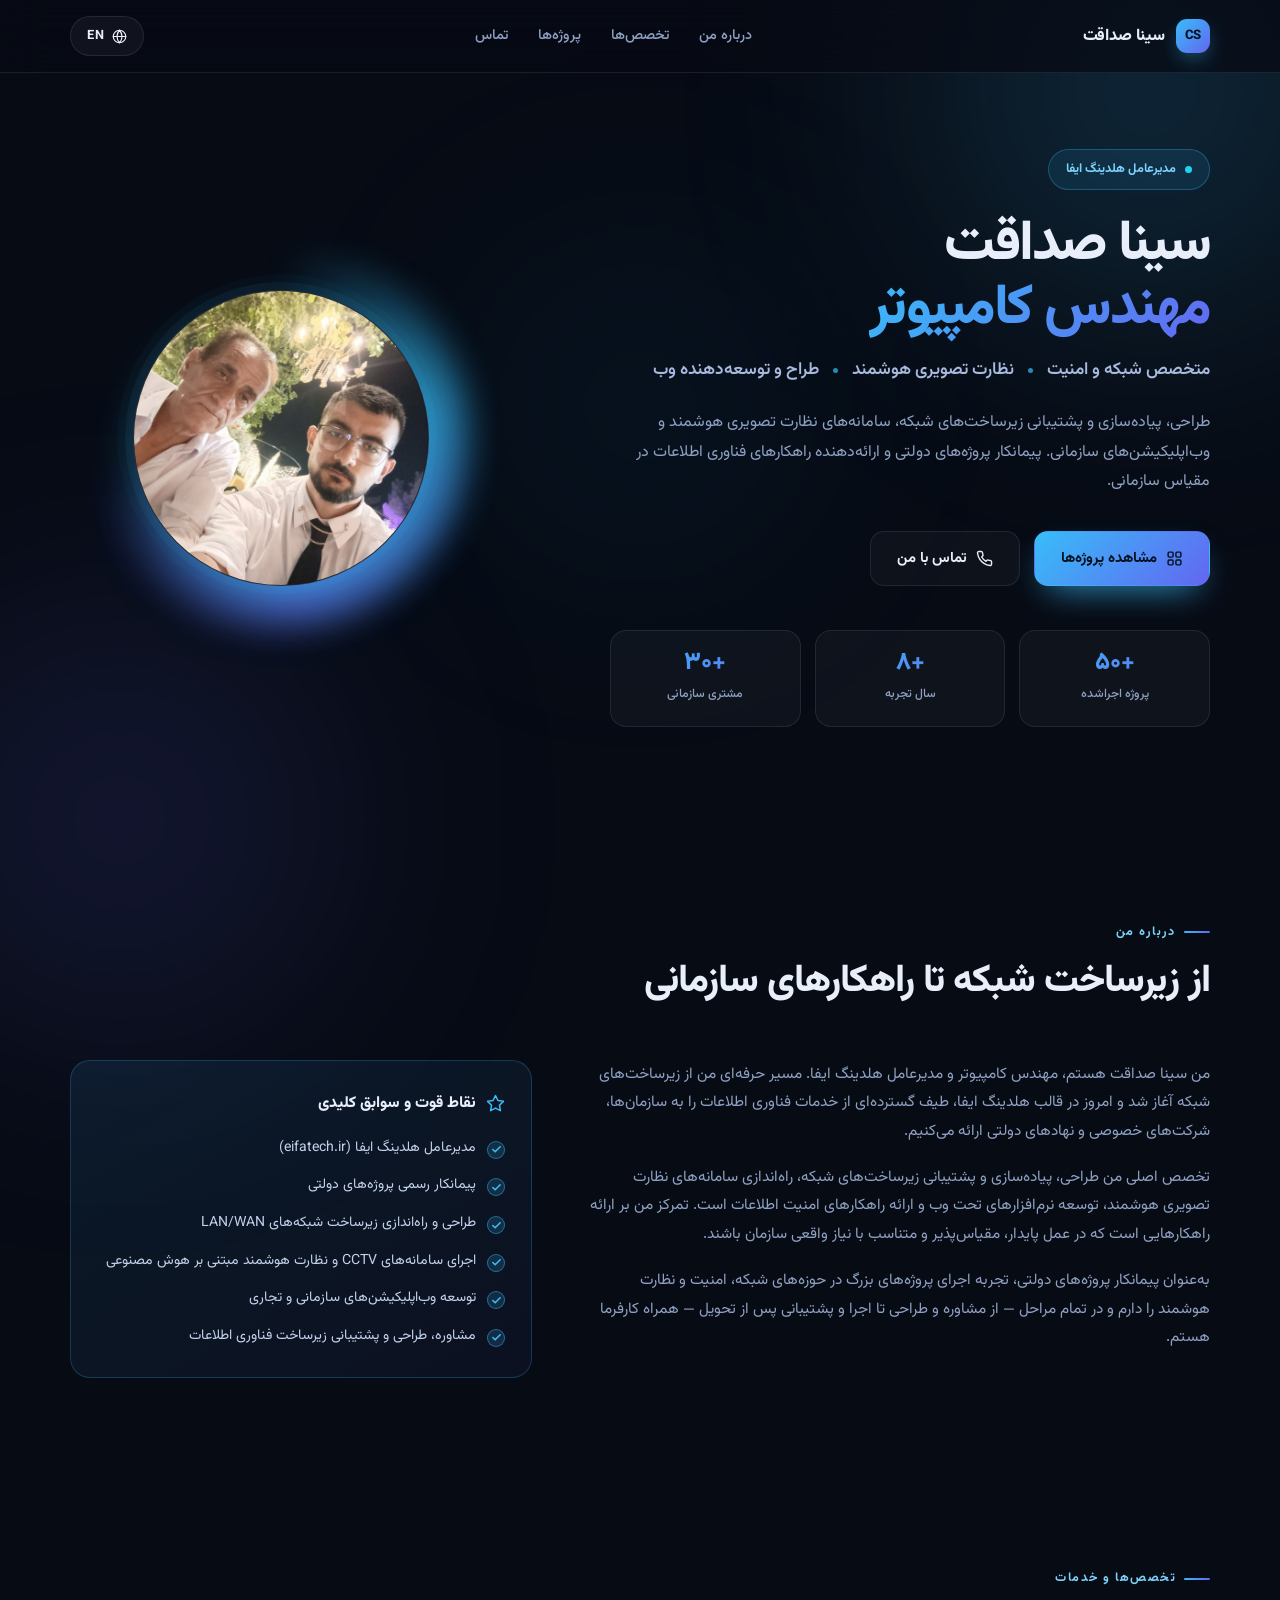
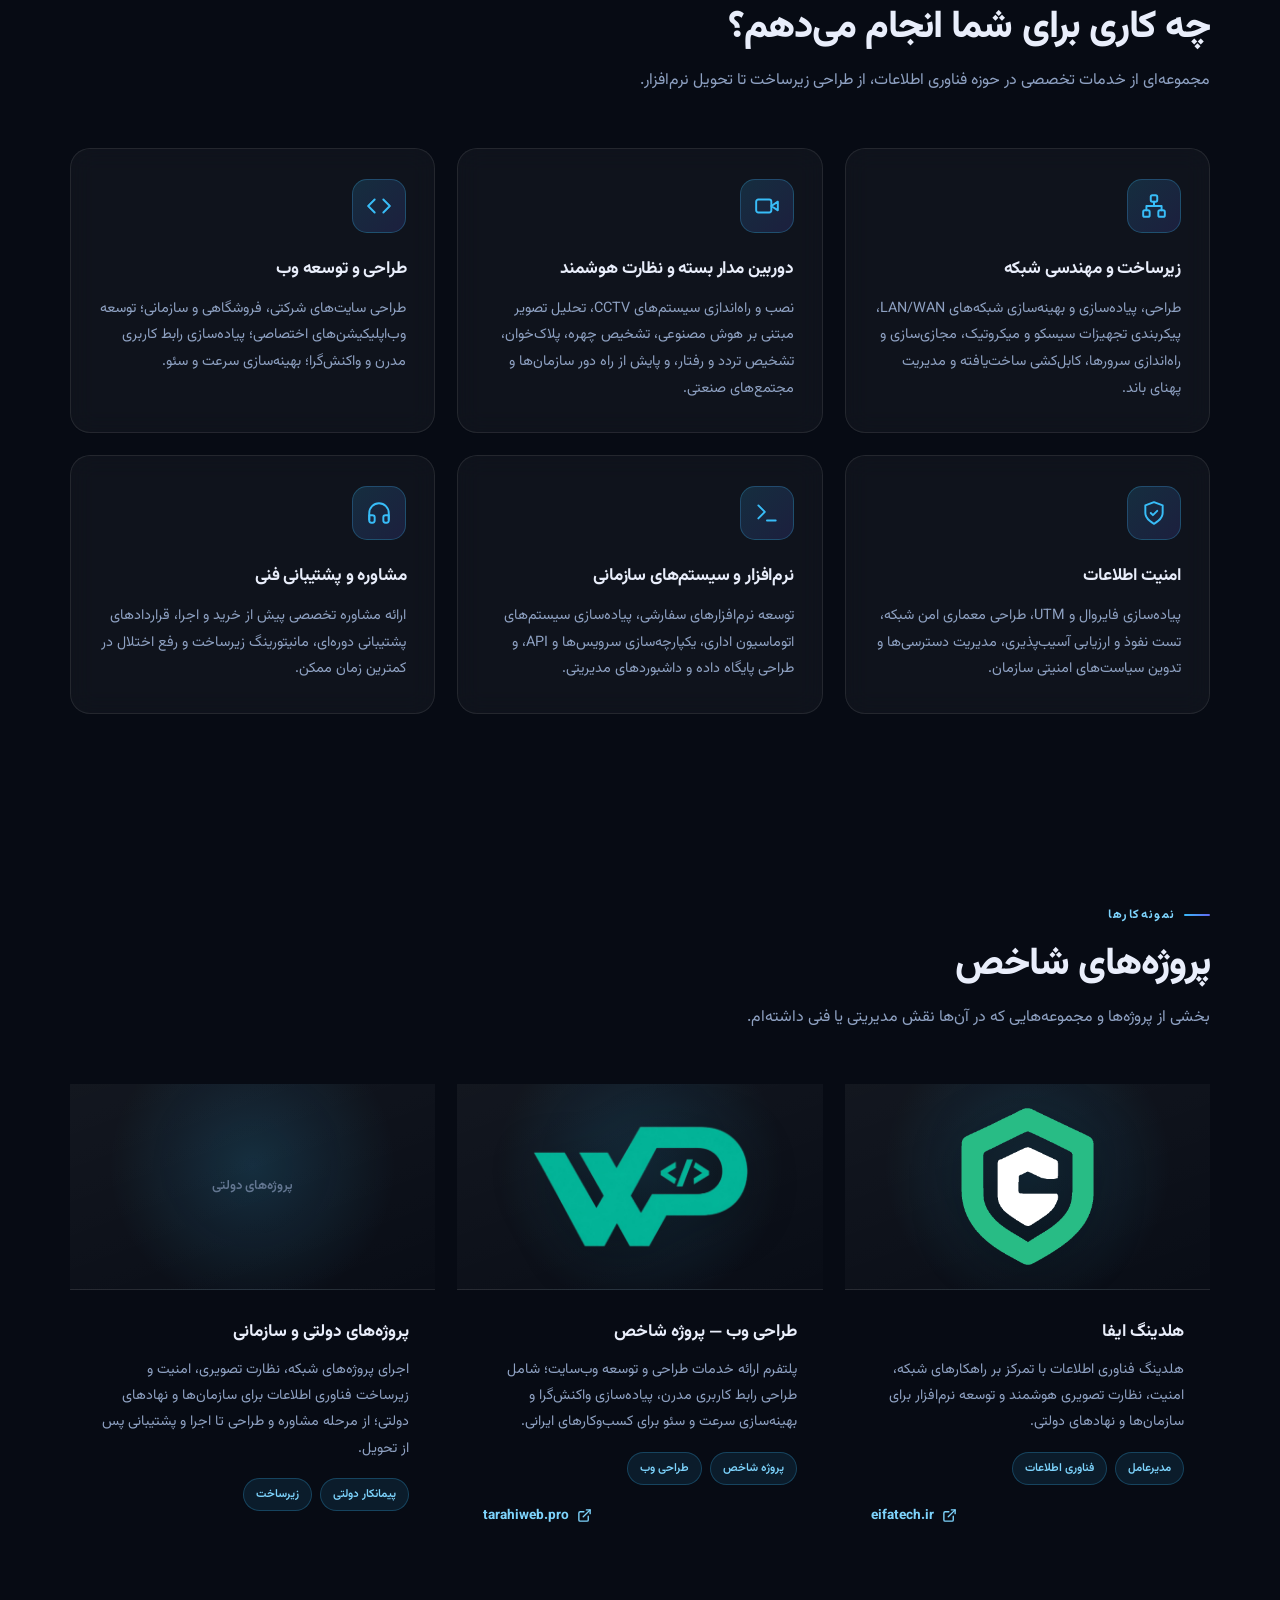
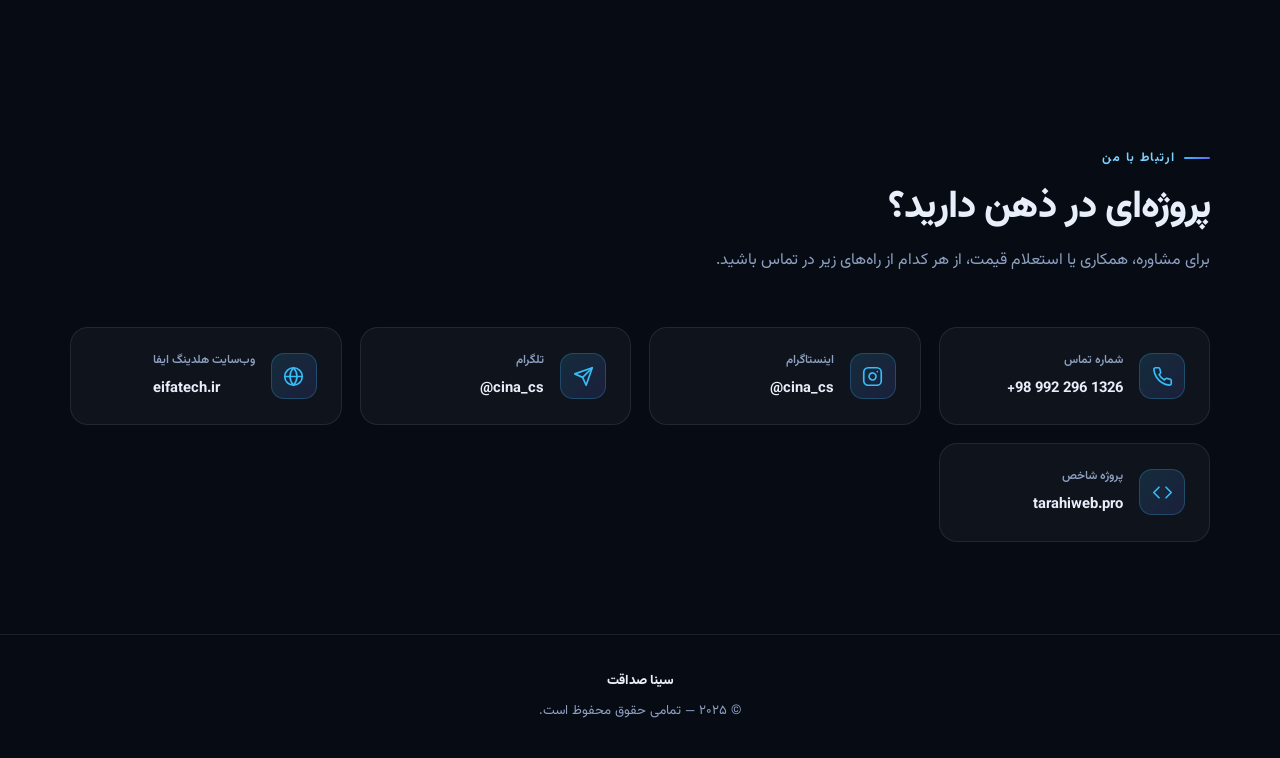
==== index.html @ 89ad1bfc "Add files via upload" ====
<!DOCTYPE html>
<html lang="fa" dir="rtl">
<head>
<!--
  ============================================================
  راهنمای تصاویر (کنار فایل index.html یک پوشه به نام assets بساز):
    assets/profile.jpg         → عکس پروفایل شما
    assets/logo-eifa.png       → لوگوی هلدینگ ایفا
    assets/logo-tarahiweb.png  → لوگوی پروژه طراحی وب
  اگر تصویری موجود نباشد، به‌جای آن یک جای‌نگهدار متنی نمایش داده می‌شود.
  ============================================================
-->
<meta charset="UTF-8">
<meta name="viewport" content="width=device-width, initial-scale=1.0">
<title>سینا صداقت | مهندس کامپیوتر، متخصص شبکه و توسعه‌دهنده وب</title>
<meta name="description" content="سینا صداقت — مهندس کامپیوتر، متخصص شبکه و امنیت، طراح و توسعه‌دهنده وب، مدیرعامل هلدینگ ایفا. مجری پروژه‌های شبکه، دوربین مدار بسته و نظارت هوشمند.">
<meta name="author" content="Cina Sedaghat">
<meta property="og:title" content="سینا صداقت | مهندس کامپیوتر و متخصص شبکه">
<meta property="og:description" content="مدیرعامل هلدینگ ایفا | پیمانکار پروژه‌های دولتی | طراح و توسعه‌دهنده وب">
<meta property="og:type" content="website">
<link rel="preconnect" href="https://fonts.googleapis.com">
<link rel="preconnect" href="https://fonts.gstatic.com" crossorigin>
<link href="https://fonts.googleapis.com/css2?family=Inter:wght@300;400;500;600;700;800&family=Vazirmatn:wght@300;400;500;600;700;800&display=swap" rel="stylesheet">
<style>
/* ===================== RESET & BASE ===================== */
*,*::before,*::after{margin:0;padding:0;box-sizing:border-box}
html{scroll-behavior:smooth;-webkit-text-size-adjust:100%}

:root{
  --bg:#070b14;
  --bg-2:#0b1120;
  --card:rgba(255,255,255,.035);
  --card-hover:rgba(255,255,255,.062);
  --border:rgba(255,255,255,.085);
  --text:#e9eefb;
  --muted:#8ea1c2;
  --accent:#38bdf8;
  --accent-2:#6366f1;
  --accent-soft:#7dd3fc;
  --grad:linear-gradient(135deg,#38bdf8,#6366f1);
  --radius:20px;
  --shadow:0 24px 60px -28px rgba(56,189,248,.45);
}

body{
  background:var(--bg);
  color:var(--text);
  line-height:1.85;
  overflow-x:hidden;
  -webkit-font-smoothing:antialiased;
  text-rendering:optimizeLegibility;
  min-height:100vh;
}
html[lang="fa"] body{font-family:'Vazirmatn',system-ui,-apple-system,sans-serif}
html[lang="en"] body{font-family:'Inter',system-ui,-apple-system,sans-serif;line-height:1.75}

a{color:inherit}
img{max-width:100%;display:block}
::selection{background:rgba(56,189,248,.35);color:#fff}

/* ===================== BACKGROUND GLOW ===================== */
.bg-glow{position:fixed;border-radius:50%;filter:blur(130px);pointer-events:none;z-index:-1;opacity:.5}
.bg-glow-1{width:620px;height:620px;background:radial-gradient(circle,rgba(56,189,248,.55),transparent 70%);top:-220px;right:-180px}
.bg-glow-2{width:560px;height:560px;background:radial-gradient(circle,rgba(99,102,241,.5),transparent 70%);bottom:-200px;left:-160px}
.bg-glow-3{width:420px;height:420px;background:radial-gradient(circle,rgba(14,165,233,.28),transparent 70%);top:45%;left:50%;transform:translate(-50%,-50%)}

/* ===================== LAYOUT ===================== */
.container{width:min(1140px,92%);margin-inline:auto}
section{padding:92px 0;position:relative}
.section-head{margin-bottom:52px}
.section-title{
  font-size:clamp(1.65rem,4vw,2.4rem);
  font-weight:800;
  letter-spacing:-.025em;
  line-height:1.3;
}
.section-sub{color:var(--muted);margin-top:12px;font-size:1rem;max-width:640px}
html[dir="rtl"] .section-sub{max-width:640px}

.grad-text{background:var(--grad);-webkit-background-clip:text;background-clip:text;color:transparent}

.eyebrow{
  display:inline-flex;align-items:center;gap:8px;
  font-size:.78rem;font-weight:700;letter-spacing:.12em;
  text-transform:uppercase;color:var(--accent-soft);
  margin-bottom:14px;
}
.eyebrow::before{content:'';width:26px;height:2px;border-radius:2px;background:var(--grad)}

/* ===================== HEADER ===================== */
header{
  position:sticky;top:0;z-index:100;
  backdrop-filter:blur(20px);-webkit-backdrop-filter:blur(20px);
  background:rgba(7,11,20,.72);
  border-bottom:1px solid var(--border);
}
.nav{display:flex;align-items:center;justify-content:space-between;gap:18px;height:72px}
.brand{
  display:flex;align-items:center;gap:11px;
  font-weight:800;font-size:1.02rem;letter-spacing:-.01em;
  text-decoration:none;color:var(--text);white-space:nowrap;
}
.brand-mark{
  width:34px;height:34px;border-radius:11px;
  background:var(--grad);display:grid;place-items:center;
  font-size:.82rem;font-weight:800;color:#04121f;
  box-shadow:0 8px 22px -8px rgba(56,189,248,.85);
  flex-shrink:0;
}
.nav-links{display:flex;gap:30px;list-style:none;align-items:center}
.nav-links a{
  color:var(--muted);text-decoration:none;font-size:.9rem;font-weight:500;
  transition:color .25s;position:relative;padding:4px 0;
}
.nav-links a::after{
  content:'';position:absolute;bottom:0;inset-inline-start:0;
  width:0;height:2px;border-radius:2px;background:var(--grad);
  transition:width .3s cubic-bezier(.2,.8,.2,1);
}
.nav-links a:hover{color:var(--text)}
.nav-links a:hover::after{width:100%}

.lang-btn{
  display:inline-flex;align-items:center;gap:8px;
  padding:9px 16px;border-radius:999px;
  border:1px solid var(--border);background:rgba(255,255,255,.045);
  color:var(--text);font-weight:700;font-size:.8rem;
  cursor:pointer;transition:.3s;font-family:inherit;
  letter-spacing:.04em;white-space:nowrap;
}
.lang-btn:hover{
  border-color:rgba(56,189,248,.6);
  background:rgba(56,189,248,.12);
  color:var(--accent-soft);
  transform:translateY(-1px);
}
.lang-btn svg{width:15px;height:15px;flex-shrink:0}

/* ===================== HERO ===================== */
.hero{padding:76px 0 96px}
.hero-grid{display:grid;grid-template-columns:1.22fr .78fr;gap:56px;align-items:center}

.badge{
  display:inline-flex;align-items:center;gap:9px;
  padding:8px 17px;border-radius:999px;
  background:rgba(56,189,248,.1);
  border:1px solid rgba(56,189,248,.3);
  color:var(--accent-soft);font-size:.79rem;font-weight:700;
}
.badge .pulse{
  width:7px;height:7px;border-radius:50%;background:#22d3ee;
  box-shadow:0 0 0 0 rgba(34,211,238,.7);
  animation:pulse 2.2s infinite;
}
@keyframes pulse{
  0%{box-shadow:0 0 0 0 rgba(34,211,238,.7)}
  70%{box-shadow:0 0 0 9px rgba(34,211,238,0)}
  100%{box-shadow:0 0 0 0 rgba(34,211,238,0)}
}

.hero h1{
  font-size:clamp(2.15rem,5.6vw,3.5rem);
  font-weight:800;line-height:1.14;
  letter-spacing:-.035em;margin:24px 0 12px;
}
.hero-roles{
  font-size:clamp(.9rem,2.1vw,1.08rem);
  color:#a8bade;font-weight:600;margin-bottom:22px;
  display:flex;flex-wrap:wrap;gap:8px 14px;align-items:center;
}
.hero-roles .dot{width:5px;height:5px;border-radius:50%;background:var(--accent);opacity:.7;flex-shrink:0}
.lead{color:var(--muted);font-size:1rem;max-width:600px}

.hero-actions{display:flex;flex-wrap:wrap;gap:14px;margin-top:34px}

.btn{
  display:inline-flex;align-items:center;justify-content:center;gap:9px;
  padding:13px 26px;border-radius:14px;
  font-weight:700;font-size:.92rem;font-family:inherit;
  text-decoration:none;border:1px solid transparent;
  transition:.3s cubic-bezier(.2,.8,.2,1);cursor:pointer;
}
.btn svg{width:17px;height:17px}
.btn-primary{
  background:var(--grad);color:#04121f;
  box-shadow:0 14px 34px -14px rgba(56,189,248,.9);
}
.btn-primary:hover{transform:translateY(-3px);box-shadow:0 20px 44px -14px rgba(56,189,248,1)}
.btn-ghost{
  border-color:var(--border);color:var(--text);
  background:rgba(255,255,255,.03);
}
.btn-ghost:hover{
  border-color:rgba(56,189,248,.55);
  background:rgba(56,189,248,.09);
  color:var(--accent-soft);transform:translateY(-3px);
}

/* Stats */
.stats{
  display:grid;grid-template-columns:repeat(auto-fit,minmax(128px,1fr));
  gap:14px;margin-top:44px;max-width:600px;
}
.stat{
  padding:18px 14px;border-radius:16px;text-align:center;
  background:var(--card);border:1px solid var(--border);
  transition:.3s;
}
.stat:hover{border-color:rgba(56,189,248,.35);transform:translateY(-3px)}
.stat b{
  display:block;font-size:1.55rem;font-weight:800;line-height:1.2;
  background:var(--grad);-webkit-background-clip:text;background-clip:text;color:transparent;
}
.stat span{font-size:.76rem;color:var(--muted);font-weight:500}

/* Avatar */
.avatar-wrap{position:relative;display:grid;place-items:center;isolation:isolate}
.avatar-wrap::before{
  content:'';position:absolute;z-index:-1;
  width:min(370px,86vw);aspect-ratio:1;border-radius:50%;
  background:conic-gradient(from 0deg,transparent 0%,rgba(56,189,248,.9) 22%,rgba(99,102,241,.9) 48%,transparent 72%);
  filter:blur(18px);opacity:.75;
  animation:spin 9s linear infinite;
}
@keyframes spin{to{transform:rotate(360deg)}}

.avatar{
  width:min(296px,68vw);aspect-ratio:1;border-radius:50%;
  background:var(--bg-2);
  border:1px solid rgba(255,255,255,.12);
  display:grid;place-items:center;position:relative;overflow:hidden;
  box-shadow:
    0 0 0 8px rgba(56,189,248,.055),
    0 0 0 16px rgba(56,189,248,.025),
    0 30px 70px -30px rgba(56,189,248,.9);
}
.avatar img{position:absolute;inset:0;width:100%;height:100%;object-fit:cover}
.img-hint{
  color:var(--muted);font-size:.8rem;font-weight:600;
  text-align:center;padding:14px;line-height:1.6;
  opacity:.75;pointer-events:none;
}

/* ===================== CARDS / GRID ===================== */
.grid-3{display:grid;grid-template-columns:repeat(auto-fit,minmax(285px,1fr));gap:22px}
.grid-2{display:grid;grid-template-columns:repeat(auto-fit,minmax(320px,1fr));gap:22px}

.card{
  background:var(--card);
  border:1px solid var(--border);
  border-radius:var(--radius);
  padding:30px 28px;
  transition:.4s cubic-bezier(.2,.8,.2,1);
  backdrop-filter:blur(12px);-webkit-backdrop-filter:blur(12px);
  position:relative;overflow:hidden;
}
.card::before{
  content:'';position:absolute;inset:0;border-radius:var(--radius);
  background:linear-gradient(135deg,rgba(56,189,248,.09),transparent 55%);
  opacity:0;transition:opacity .4s;pointer-events:none;
}
.card:hover{
  transform:translateY(-7px);
  background:var(--card-hover);
  border-color:rgba(56,189,248,.38);
  box-shadow:var(--shadow);
}
.card:hover::before{opacity:1}

.icon-box{
  width:54px;height:54px;border-radius:15px;
  display:grid;place-items:center;margin-bottom:20px;
  background:linear-gradient(135deg,rgba(56,189,248,.16),rgba(99,102,241,.16));
  border:1px solid rgba(56,189,248,.26);
  color:var(--accent);
  transition:.4s;
}
.card:hover .icon-box{
  background:var(--grad);color:#04121f;border-color:transparent;
  box-shadow:0 12px 28px -12px rgba(56,189,248,.95);
  transform:scale(1.06) rotate(-3deg);
}
.icon-box svg{width:26px;height:26px}

.card h3{font-size:1.08rem;font-weight:700;margin-bottom:11px;letter-spacing:-.01em}
.card p{color:var(--muted);font-size:.9rem;line-height:1.85}

/* ===================== ABOUT ===================== */
.about-grid{display:grid;grid-template-columns:1.15fr .85fr;gap:52px;align-items:start}
.about-text p{color:var(--muted);margin-bottom:18px;font-size:.96rem}
.about-text p strong{color:var(--text);font-weight:700}

.highlight-box{
  background:linear-gradient(150deg,rgba(56,189,248,.09),rgba(99,102,241,.06));
  border:1px solid rgba(56,189,248,.22);
  border-radius:var(--radius);
  padding:28px 26px;
}
.highlight-box h4{
  font-size:.98rem;font-weight:800;margin-bottom:18px;
  display:flex;align-items:center;gap:10px;
}
.highlight-box h4 svg{width:19px;height:19px;color:var(--accent)}
.highlight-list{list-style:none;display:grid;gap:13px}
.highlight-list li{
  display:flex;align-items:flex-start;gap:11px;
  font-size:.88rem;color:#c3d2ec;line-height:1.75;
}
.highlight-list li::before{
  content:'';flex-shrink:0;width:18px;height:18px;margin-top:5px;
  border-radius:50%;background:rgba(56,189,248,.16);
  border:1px solid rgba(56,189,248,.45);
  background-image:url("data:image/svg+xml,%3Csvg xmlns='http://www.w3.org/2000/svg' viewBox='0 0 24 24' fill='none' stroke='%2338bdf8' stroke-width='3.5' stroke-linecap='round' stroke-linejoin='round'%3E%3Cpolyline points='20 6 9 17 4 12'/%3E%3C/svg%3E");
  background-size:11px;background-position:center;background-repeat:no-repeat;
}

//* ===================== PROJECTS ===================== */
.project-card{
  background:var(--card);border:1px solid var(--border);
  border-radius:var(--radius);overflow:hidden;
  transition:.4s cubic-bezier(.2,.8,.2,1);
  display:flex;flex-direction:column;
}
.project-card:hover{
  transform:translateY(-8px);
  border-color:rgba(56,189,248,.4);
  box-shadow:var(--shadow);
}
.project-media{
  aspect-ratio:16 / 9;
  display:flex;align-items:center;justify-content:center;
  padding:clamp(18px,6%,40px);
  position:relative;
  background:
    radial-gradient(circle at 50% 40%,rgba(56,189,248,.16),transparent 65%),
    linear-gradient(160deg,rgba(255,255,255,.05),rgba(255,255,255,.012));
  border-bottom:1px solid var(--border);overflow:hidden;
}
.project-media img{
  position:relative;
  width:100%;height:100%;
  max-width:min(100%,220px);
  max-height:100%;
  object-fit:contain;
  filter:drop-shadow(0 10px 24px rgba(0,0,0,.35));
  transition:transform .4s cubic-bezier(.2,.8,.2,1);
}
.project-card:hover .project-media img{transform:scale(1.05)}
.project-media .img-hint{
  position:absolute;inset:0;
  display:flex;align-items:center;justify-content:center;
  padding:16px;text-align:center;
  font-size:.82rem;color:var(--muted);
  opacity:.65;pointer-events:none;
}
.project-body{padding:26px 26px 28px;display:flex;flex-direction:column;flex:1}
.project-body h3{font-size:1.08rem;font-weight:700;margin-bottom:9px}
.project-body p{color:var(--muted);font-size:.89rem;flex:1}
.project-tags{display:flex;flex-wrap:wrap;gap:8px;margin:16px 0 18px}
.tag{
  font-size:.72rem;font-weight:600;padding:5px 12px;border-radius:999px;
  background:rgba(56,189,248,.1);border:1px solid rgba(56,189,248,.25);
  color:var(--accent-soft);
}
.project-link{
  display:inline-flex;align-items:center;gap:8px;
  font-size:.85rem;font-weight:700;color:var(--accent-soft);
  text-decoration:none;transition:gap .3s;
}
.project-link:hover{gap:13px}
.project-link svg{width:15px;height:15px}
/* ===================== CONTACT ===================== */
.contact-grid{display:grid;grid-template-columns:repeat(auto-fit,minmax(240px,1fr));gap:18px}
.contact-card{
  display:flex;align-items:center;gap:16px;
  padding:22px 24px;border-radius:18px;
  background:var(--card);border:1px solid var(--border);
  text-decoration:none;color:var(--text);
  transition:.35s cubic-bezier(.2,.8,.2,1);
}
.contact-card:hover{
  border-color:rgba(56,189,248,.45);
  background:var(--card-hover);
  transform:translateY(-5px);
  box-shadow:var(--shadow);
}
.contact-card .c-icon{
  width:46px;height:46px;border-radius:13px;flex-shrink:0;
  display:grid;place-items:center;
  background:linear-gradient(135deg,rgba(56,189,248,.15),rgba(99,102,241,.15));
  border:1px solid rgba(56,189,248,.25);
  color:var(--accent);transition:.35s;
}
.contact-card:hover .c-icon{background:var(--grad);color:#04121f;border-color:transparent}
.contact-card .c-icon svg{width:21px;height:21px}
.contact-card .c-meta{min-width:0}
.contact-card small{display:block;font-size:.74rem;color:var(--muted);font-weight:600;margin-bottom:3px}
.contact-card strong{
  display:block;font-size:.92rem;font-weight:700;
  white-space:nowrap;overflow:hidden;text-overflow:ellipsis;
}
.ltr{direction:ltr;unicode-bidi:embed;text-align:start}

/* ===================== FOOTER ===================== */
footer{
  border-top:1px solid var(--border);
  padding:34px 0;text-align:center;
  color:var(--muted);font-size:.83rem;
}
footer .f-brand{font-weight:800;color:var(--text);margin-bottom:6px}

/* ===================== REVEAL ===================== */
.reveal{opacity:0;transform:translateY(26px);transition:opacity .8s ease,transform .8s cubic-bezier(.2,.8,.2,1)}
.reveal.in{opacity:1;transform:none}

/* ===================== RESPONSIVE ===================== */
@media (max-width:920px){
  .hero-grid{grid-template-columns:1fr;gap:46px;text-align:center}
  .hero-roles{justify-content:center}
  .lead{margin-inline:auto}
  .hero-actions{justify-content:center}
  .stats{margin-inline:auto}
  .about-grid{grid-template-columns:1fr;gap:34px}
  .avatar-wrap{order:-1}
  section{padding:70px 0}
  .hero{padding:52px 0 74px}
}
@media (max-width:860px){
  .nav-links{display:none}
}
@media (max-width:520px){
  .grid-3,.grid-2{gap:16px}
  .card{padding:24px 22px}
  .btn{padding:12px 22px;font-size:.88rem}
  .brand span{font-size:.94rem}
  section{padding:58px 0}
}
@media (prefers-reduced-motion:reduce){
  *{animation:none!important;transition:none!important}
  .reveal{opacity:1;transform:none}
}
</style>
</head>
<body>

<div class="bg-glow bg-glow-1"></div>
<div class="bg-glow bg-glow-2"></div>
<div class="bg-glow bg-glow-3"></div>

<!-- ===================== HEADER ===================== -->
<header>
  <div class="container nav">
    <a href="#home" class="brand">
      <span class="brand-mark">CS</span>
      <span data-fa="سینا صداقت" data-en="Cina Sedaghat">سینا صداقت</span>
    </a>

    <ul class="nav-links">
      <li><a href="#about"    data-fa="درباره من"   data-en="About">درباره من</a></li>
      <li><a href="#services" data-fa="تخصص‌ها"     data-en="Expertise">تخصص‌ها</a></li>
      <li><a href="#projects" data-fa="پروژه‌ها"    data-en="Projects">پروژه‌ها</a></li>
      <li><a href="#contact"  data-fa="تماس"        data-en="Contact">تماس</a></li>
    </ul>

    <button class="lang-btn" id="langToggle" type="button" aria-label="Change language">
      <svg viewBox="0 0 24 24" fill="none" stroke="currentColor" stroke-width="1.9" stroke-linecap="round" stroke-linejoin="round">
        <circle cx="12" cy="12" r="10"/><path d="M12 2a15.3 15.3 0 0 1 4 10 15.3 15.3 0 0 1-4 10 15.3 15.3 0 0 1-4-10 15.3 15.3 0 0 1 4-10z"/><path d="M2 12h20"/>
      </svg>
      <span class="lang-label">EN</span>
    </button>
  </div>
</header>

<!-- ===================== HERO ===================== -->
<section class="hero" id="home">
  <div class="container hero-grid">

    <div class="hero-copy">
      <span class="badge">
        <span class="pulse"></span>
        <span data-fa="مدیرعامل هلدینگ ایفا" data-en="CEO of Eifa Holding">مدیرعامل هلدینگ ایفا</span>
      </span>

      <h1>
        <span data-fa="سینا صداقت" data-en="Cina Sedaghat">سینا صداقت</span><br>
        <span class="grad-text" data-fa="مهندس کامپیوتر" data-en="Computer Engineer">مهندس کامپیوتر</span>
      </h1>

      <div class="hero-roles">
        <span data-fa="متخصص شبکه و امنیت" data-en="Network &amp; Security Specialist">متخصص شبکه و امنیت</span>
        <span class="dot"></span>
        <span data-fa="نظارت تصویری هوشمند" data-en="Smart Surveillance">نظارت تصویری هوشمند</span>
        <span class="dot"></span>
        <span data-fa="طراح و توسعه‌دهنده وب" data-en="Web Designer &amp; Developer">طراح و توسعه‌دهنده وب</span>
      </div>

      <p class="lead"
         data-fa="طراحی، پیاده‌سازی و پشتیبانی زیرساخت‌های شبکه، سامانه‌های نظارت تصویری هوشمند و وب‌اپلیکیشن‌های سازمانی. پیمانکار پروژه‌های دولتی و ارائه‌دهنده راهکارهای فناوری اطلاعات در مقیاس سازمانی."
         data-en="Designing, deploying and maintaining network infrastructures, intelligent video-surveillance systems and enterprise web applications. Government contractor delivering large-scale IT solutions.">
        طراحی، پیاده‌سازی و پشتیبانی زیرساخت‌های شبکه، سامانه‌های نظارت تصویری هوشمند و وب‌اپلیکیشن‌های سازمانی. پیمانکار پروژه‌های دولتی و ارائه‌دهنده راهکارهای فناوری اطلاعات در مقیاس سازمانی.
      </p>

      <div class="hero-actions">
        <a href="#projects" class="btn btn-primary">
          <svg viewBox="0 0 24 24" fill="none" stroke="currentColor" stroke-width="2" stroke-linecap="round" stroke-linejoin="round"><rect x="3" y="3" width="7" height="7" rx="1.5"/><rect x="14" y="3" width="7" height="7" rx="1.5"/><rect x="3" y="14" width="7" height="7" rx="1.5"/><rect x="14" y="14" width="7" height="7" rx="1.5"/></svg>
          <span data-fa="مشاهده پروژه‌ها" data-en="View Projects">مشاهده پروژه‌ها</span>
        </a>
        <a href="#contact" class="btn btn-ghost">
          <svg viewBox="0 0 24 24" fill="none" stroke="currentColor" stroke-width="2" stroke-linecap="round" stroke-linejoin="round"><path d="M22 16.92v3a2 2 0 0 1-2.18 2 19.79 19.79 0 0 1-8.63-3.07 19.5 19.5 0 0 1-6-6 19.79 19.79 0 0 1-3.07-8.67A2 2 0 0 1 4.11 2h3a2 2 0 0 1 2 1.72c.13.96.36 1.9.7 2.81a2 2 0 0 1-.45 2.11L8.09 9.91a16 16 0 0 0 6 6l1.27-1.27a2 2 0 0 1 2.11-.45c.91.34 1.85.57 2.81.7A2 2 0 0 1 22 16.92z"/></svg>
          <span data-fa="تماس با من" data-en="Contact Me">تماس با من</span>
        </a>
      </div>

      <div class="stats">
        <div class="stat">
          <b>+۵۰</b>
          <span data-fa="پروژه اجراشده" data-en="Projects Delivered">پروژه اجراشده</span>
        </div>
        <div class="stat">
          <b>+۸</b>
          <span data-fa="سال تجربه" data-en="Years of Experience">سال تجربه</span>
        </div>
        <div class="stat">
          <b>+۳۰</b>
          <span data-fa="مشتری سازمانی" data-en="Enterprise Clients">مشتری سازمانی</span>
        </div>
      </div>
    </div>

    <div class="avatar-wrap">
      <div class="avatar">
        <span class="img-hint" data-fa="عکس پروفایل شما&#10;(assets/profile.jpg)" data-en="Your Profile Photo&#10;(assets/profile.jpg)">عکس پروفایل شما<br>(assets/profile.jpg)</span>
        <img src="assets/profile.jpg" alt="Cina Sedaghat" onerror="this.style.display='none'" onload="this.previousElementSibling.style.display='none'">
      </div>
    </div>

  </div>
</section>

<!-- ===================== ABOUT ===================== -->
<section id="about">
  <div class="container">
    <div class="section-head reveal">
      <div class="eyebrow" data-fa="درباره من" data-en="About Me">درباره من</div>
      <h2 class="section-title" data-fa="از زیرساخت شبکه تا راهکارهای سازمانی" data-en="From Network Infrastructure to Enterprise Solutions">از زیرساخت شبکه تا راهکارهای سازمانی</h2>
    </div>

    <div class="about-grid">
      <div class="about-text reveal">
        <p data-fa="من سینا صداقت هستم، مهندس کامپیوتر و مدیرعامل هلدینگ ایفا. مسیر حرفه‌ای من از زیرساخت‌های شبکه آغاز شد و امروز در قالب هلدینگ ایفا، طیف گسترده‌ای از خدمات فناوری اطلاعات را به سازمان‌ها، شرکت‌های خصوصی و نهادهای دولتی ارائه می‌کنیم."
           data-en="I am Cina Sedaghat, a computer engineer and the CEO of Eifa Holding. My professional journey began with network infrastructure, and today — through Eifa Holding — we deliver a broad range of IT services to organizations, private companies and government bodies.">
          من سینا صداقت هستم، مهندس کامپیوتر و مدیرعامل هلدینگ ایفا. مسیر حرفه‌ای من از زیرساخت‌های شبکه آغاز شد و امروز در قالب هلدینگ ایفا، طیف گسترده‌ای از خدمات فناوری اطلاعات را به سازمان‌ها، شرکت‌های خصوصی و نهادهای دولتی ارائه می‌کنیم.
        </p>
        <p data-fa="تخصص اصلی من طراحی، پیاده‌سازی و پشتیبانی زیرساخت‌های شبکه، راه‌اندازی سامانه‌های نظارت تصویری هوشمند، توسعه نرم‌افزارهای تحت وب و ارائه راهکارهای امنیت اطلاعات است. تمرکز من بر ارائه راهکارهایی است که در عمل پایدار، مقیاس‌پذیر و متناسب با نیاز واقعی سازمان باشند."
           data-en="My core expertise covers the design, deployment and support of network infrastructures, intelligent video-surveillance systems, web-based software development and information-security solutions. I focus on delivering solutions that are genuinely stable, scalable and tailored to each organization's real needs.">
          تخصص اصلی من طراحی، پیاده‌سازی و پشتیبانی زیرساخت‌های شبکه، راه‌اندازی سامانه‌های نظارت تصویری هوشمند، توسعه نرم‌افزارهای تحت وب و ارائه راهکارهای امنیت اطلاعات است. تمرکز من بر ارائه راهکارهایی است که در عمل پایدار، مقیاس‌پذیر و متناسب با نیاز واقعی سازمان باشند.
        </p>
        <p data-fa="به‌عنوان پیمانکار پروژه‌های دولتی، تجربه اجرای پروژه‌های بزرگ در حوزه‌های شبکه، امنیت و نظارت هوشمند را دارم و در تمام مراحل — از مشاوره و طراحی تا اجرا و پشتیبانی پس از تحویل — همراه کارفرما هستم."
           data-en="As a government contractor, I have hands-on experience delivering large-scale projects in networking, security and intelligent surveillance — supporting clients through every stage, from consulting and design to implementation and post-delivery maintenance.">
          به‌عنوان پیمانکار پروژه‌های دولتی، تجربه اجرای پروژه‌های بزرگ در حوزه‌های شبکه، امنیت و نظارت هوشمند را دارم و در تمام مراحل — از مشاوره و طراحی تا اجرا و پشتیبانی پس از تحویل — همراه کارفرما هستم.
        </p>
      </div>

      <aside class="highlight-box reveal">
        <h4>
          <svg viewBox="0 0 24 24" fill="none" stroke="currentColor" stroke-width="1.9" stroke-linecap="round" stroke-linejoin="round"><path d="M12 2 15.09 8.26 22 9.27l-5 4.87 1.18 6.88L12 17.77l-6.18 3.25L7 14.14 2 9.27l6.91-1.01L12 2z"/></svg>
          <span data-fa="نقاط قوت و سوابق کلیدی" data-en="Key Strengths &amp; Credentials">نقاط قوت و سوابق کلیدی</span>
        </h4>
        <ul class="highlight-list">
          <li data-fa="مدیرعامل هلدینگ ایفا (eifatech.ir)" data-en="CEO of Eifa Holding (eifatech.ir)">مدیرعامل هلدینگ ایفا (eifatech.ir)</li>
          <li data-fa="پیمانکار رسمی پروژه‌های دولتی" data-en="Official contractor for government projects">پیمانکار رسمی پروژه‌های دولتی</li>
          <li data-fa="طراحی و راه‌اندازی زیرساخت شبکه‌های LAN/WAN" data-en="Design &amp; deployment of LAN/WAN infrastructures">طراحی و راه‌اندازی زیرساخت شبکه‌های LAN/WAN</li>
          <li data-fa="اجرای سامانه‌های CCTV و نظارت هوشمند مبتنی بر هوش مصنوعی" data-en="AI-based CCTV and intelligent surveillance systems">اجرای سامانه‌های CCTV و نظارت هوشمند مبتنی بر هوش مصنوعی</li>
          <li data-fa="توسعه وب‌اپلیکیشن‌های سازمانی و تجاری" data-en="Development of enterprise and commercial web applications">توسعه وب‌اپلیکیشن‌های سازمانی و تجاری</li>
          <li data-fa="مشاوره، طراحی و پشتیبانی زیرساخت فناوری اطلاعات" data-en="Consulting, design and IT infrastructure support">مشاوره، طراحی و پشتیبانی زیرساخت فناوری اطلاعات</li>
        </ul>
      </aside>
    </div>
  </div>
</section>

<!-- ===================== SERVICES ===================== -->
<section id="services">
  <div class="container">
    <div class="section-head reveal">
      <div class="eyebrow" data-fa="تخصص‌ها و خدمات" data-en="Expertise &amp; Services">تخصص‌ها و خدمات</div>
      <h2 class="section-title" data-fa="چه کاری برای شما انجام می‌دهم؟" data-en="What I Can Do for You">چه کاری برای شما انجام می‌دهم؟</h2>
      <p class="section-sub" data-fa="مجموعه‌ای از خدمات تخصصی در حوزه فناوری اطلاعات، از طراحی زیرساخت تا تحویل نرم‌افزار." data-en="A full spectrum of IT services — from infrastructure design to software delivery.">مجموعه‌ای از خدمات تخصصی در حوزه فناوری اطلاعات، از طراحی زیرساخت تا تحویل نرم‌افزار.</p>
    </div>

    <div class="grid-3">

      <article class="card reveal">
        <div class="icon-box">
          <svg viewBox="0 0 24 24" fill="none" stroke="currentColor" stroke-width="1.8" stroke-linecap="round" stroke-linejoin="round"><rect x="9" y="2" width="6" height="6" rx="1.5"/><rect x="2" y="16" width="6" height="6" rx="1.5"/><rect x="16" y="16" width="6" height="6" rx="1.5"/><path d="M12 8v4M12 12H5v4M12 12h7v4"/></svg>
        </div>
        <h3 data-fa="زیرساخت و مهندسی شبکه" data-en="Network Infrastructure &amp; Engineering">زیرساخت و مهندسی شبکه</h3>
        <p data-fa="طراحی، پیاده‌سازی و بهینه‌سازی شبکه‌های LAN/WAN، پیکربندی تجهیزات سیسکو و میکروتیک، مجازی‌سازی و راه‌اندازی سرورها، کابل‌کشی ساخت‌یافته و مدیریت پهنای باند." data-en="Design, deployment and optimization of LAN/WAN networks, Cisco and MikroTik configuration, virtualization and server setup, structured cabling and bandwidth management.">طراحی، پیاده‌سازی و بهینه‌سازی شبکه‌های LAN/WAN، پیکربندی تجهیزات سیسکو و میکروتیک، مجازی‌سازی و راه‌اندازی سرورها، کابل‌کشی ساخت‌یافته و مدیریت پهنای باند.</p>
      </article>

      <article class="card reveal">
        <div class="icon-box">
          <svg viewBox="0 0 24 24" fill="none" stroke="currentColor" stroke-width="1.8" stroke-linecap="round" stroke-linejoin="round"><path d="m22 8-6 4 6 4V8Z"/><rect width="14" height="12" x="2" y="6" rx="2"/></svg>
        </div>
        <h3 data-fa="دوربین مدار بسته و نظارت هوشمند" data-en="CCTV &amp; Smart Surveillance">دوربین مدار بسته و نظارت هوشمند</h3>
        <p data-fa="نصب و راه‌اندازی سیستم‌های CCTV، تحلیل تصویر مبتنی بر هوش مصنوعی، تشخیص چهره، پلاک‌خوان، تشخیص تردد و رفتار، و پایش از راه دور سازمان‌ها و مجتمع‌های صنعتی." data-en="Installation of CCTV systems, AI-powered video analytics, face recognition, license-plate reading, motion and behavior detection, plus remote monitoring for organizations and industrial complexes.">نصب و راه‌اندازی سیستم‌های CCTV، تحلیل تصویر مبتنی بر هوش مصنوعی، تشخیص چهره، پلاک‌خوان، تشخیص تردد و رفتار، و پایش از راه دور سازمان‌ها و مجتمع‌های صنعتی.</p>
      </article>

      <article class="card reveal">
        <div class="icon-box">
          <svg viewBox="0 0 24 24" fill="none" stroke="currentColor" stroke-width="1.8" stroke-linecap="round" stroke-linejoin="round"><path d="m16 18 6-6-6-6"/><path d="m8 6-6 6 6 6"/></svg>
        </div>
        <h3 data-fa="طراحی و توسعه وب" data-en="Web Design &amp; Development">طراحی و توسعه وب</h3>
        <p data-fa="طراحی سایت‌های شرکتی، فروشگاهی و سازمانی؛ توسعه وب‌اپلیکیشن‌های اختصاصی؛ پیاده‌سازی رابط کاربری مدرن و واکنش‌گرا؛ بهینه‌سازی سرعت و سئو." data-en="Corporate, e-commerce and enterprise website design; custom web application development; modern responsive UI implementation; performance tuning and SEO.">طراحی سایت‌های شرکتی، فروشگاهی و سازمانی؛ توسعه وب‌اپلیکیشن‌های اختصاصی؛ پیاده‌سازی رابط کاربری مدرن و واکنش‌گرا؛ بهینه‌سازی سرعت و سئو.</p>
      </article>

      <article class="card reveal">
        <div class="icon-box">
          <svg viewBox="0 0 24 24" fill="none" stroke="currentColor" stroke-width="1.8" stroke-linecap="round" stroke-linejoin="round"><path d="M12 22s8-4 8-10V5l-8-3-8 3v7c0 6 8 10 8 10z"/><path d="m9 12 2 2 4-4"/></svg>
        </div>
        <h3 data-fa="امنیت اطلاعات" data-en="Information Security">امنیت اطلاعات</h3>
        <p data-fa="پیاده‌سازی فایروال و UTM، طراحی معماری امن شبکه، تست نفوذ و ارزیابی آسیب‌پذیری، مدیریت دسترسی‌ها و تدوین سیاست‌های امنیتی سازمان." data-en="Firewall and UTM deployment, secure network architecture design, penetration testing and vulnerability assessment, access management and security policy development.">پیاده‌سازی فایروال و UTM، طراحی معماری امن شبکه، تست نفوذ و ارزیابی آسیب‌پذیری، مدیریت دسترسی‌ها و تدوین سیاست‌های امنیتی سازمان.</p>
      </article>

      <article class="card reveal">
        <div class="icon-box">
          <svg viewBox="0 0 24 24" fill="none" stroke="currentColor" stroke-width="1.8" stroke-linecap="round" stroke-linejoin="round"><path d="m4 17 6-6-6-6"/><path d="M12 19h8"/></svg>
        </div>
        <h3 data-fa="نرم‌افزار و سیستم‌های سازمانی" data-en="Software &amp; Enterprise Systems">نرم‌افزار و سیستم‌های سازمانی</h3>
        <p data-fa="توسعه نرم‌افزارهای سفارشی، پیاده‌سازی سیستم‌های اتوماسیون اداری، یکپارچه‌سازی سرویس‌ها و API، و طراحی پایگاه داده و داشبوردهای مدیریتی." data-en="Custom software development, office automation systems, service and API integration, database design and management dashboards.">توسعه نرم‌افزارهای سفارشی، پیاده‌سازی سیستم‌های اتوماسیون اداری، یکپارچه‌سازی سرویس‌ها و API، و طراحی پایگاه داده و داشبوردهای مدیریتی.</p>
      </article>

      <article class="card reveal">
        <div class="icon-box">
          <svg viewBox="0 0 24 24" fill="none" stroke="currentColor" stroke-width="1.8" stroke-linecap="round" stroke-linejoin="round"><path d="M3 18v-6a9 9 0 0 1 18 0v6"/><path d="M21 19a2 2 0 0 1-2 2h-1a2 2 0 0 1-2-2v-3a2 2 0 0 1 2-2h3zM3 19a2 2 0 0 0 2 2h1a2 2 0 0 0 2-2v-3a2 2 0 0 0-2-2H3z"/></svg>
        </div>
        <h3 data-fa="مشاوره و پشتیبانی فنی" data-en="Consulting &amp; Technical Support">مشاوره و پشتیبانی فنی</h3>
        <p data-fa="ارائه مشاوره تخصصی پیش از خرید و اجرا، قراردادهای پشتیبانی دوره‌ای، مانیتورینگ زیرساخت و رفع اختلال در کمترین زمان ممکن." data-en="Pre-sales and pre-implementation consulting, periodic support contracts, infrastructure monitoring and rapid incident resolution.">ارائه مشاوره تخصصی پیش از خرید و اجرا، قراردادهای پشتیبانی دوره‌ای، مانیتورینگ زیرساخت و رفع اختلال در کمترین زمان ممکن.</p>
      </article>

    </div>
  </div>
</section>

<!-- ===================== PROJECTS ===================== -->
<section id="projects">
  <div class="container">
    <div class="section-head reveal">
      <div class="eyebrow" data-fa="نمونه‌کارها" data-en="Portfolio">نمونه‌کارها</div>
      <h2 class="section-title" data-fa="پروژه‌های شاخص" data-en="Featured Projects">پروژه‌های شاخص</h2>
      <p class="section-sub" data-fa="بخشی از پروژه‌ها و مجموعه‌هایی که در آن‌ها نقش مدیریتی یا فنی داشته‌ام." data-en="A selection of projects and organizations where I have held a managerial or technical role.">بخشی از پروژه‌ها و مجموعه‌هایی که در آن‌ها نقش مدیریتی یا فنی داشته‌ام.</p>
    </div>

    <div class="grid-3">

      <article class="project-card reveal">
        <div class="project-media">
          <span class="img-hint" data-fa="لوگوی هلدینگ ایفا&#10;(assets/logo-eifa.png)" data-en="Eifa Holding Logo&#10;(assets/logo-eifa.png)">لوگوی هلدینگ ایفا<br>(assets/logo-eifa.png)</span>
          <img src="assets/logo-eifa.png" alt="Eifa Holding" onerror="this.style.display='none'" onload="this.previousElementSibling.style.display='none'">
        </div>
        <div class="project-body">
          <h3 data-fa="هلدینگ ایفا" data-en="Eifa Holding">هلدینگ ایفا</h3>
          <p data-fa="هلدینگ فناوری اطلاعات با تمرکز بر راهکارهای شبکه، امنیت، نظارت تصویری هوشمند و توسعه نرم‌افزار برای سازمان‌ها و نهادهای دولتی." data-en="An IT holding focused on networking, security, intelligent video surveillance and software development for organizations and government bodies.">هلدینگ فناوری اطلاعات با تمرکز بر راهکارهای شبکه، امنیت، نظارت تصویری هوشمند و توسعه نرم‌افزار برای سازمان‌ها و نهادهای دولتی.</p>
          <div class="project-tags">
            <span class="tag" data-fa="مدیرعامل" data-en="CEO">مدیرعامل</span>
            <span class="tag" data-fa="فناوری اطلاعات" data-en="IT">فناوری اطلاعات</span>
          </div>
          <a class="project-link ltr" href="https://eifatech.ir" target="_blank" rel="noopener">
            eifatech.ir
            <svg viewBox="0 0 24 24" fill="none" stroke="currentColor" stroke-width="2.2" stroke-linecap="round" stroke-linejoin="round"><path d="M15 3h6v6"/><path d="M10 14 21 3"/><path d="M18 13v6a2 2 0 0 1-2 2H5a2 2 0 0 1-2-2V8a2 2 0 0 1 2-2h6"/></svg>
          </a>
        </div>
      </article>

      <article class="project-card reveal">
        <div class="project-media">
          <span class="img-hint" data-fa="لوگوی طراحی وب&#10;(assets/logo-tarahiweb.png)" data-en="TarahiWeb Logo&#10;(assets/logo-tarahiweb.png)">لوگوی طراحی وب<br>(assets/logo-tarahiweb.png)</span>
          <img src="assets/logo-tarahiweb.png" alt="TarahiWeb" onerror="this.style.display='none'" onload="this.previousElementSibling.style.display='none'">
        </div>
        <div class="project-body">
          <h3 data-fa="طراحی وب — پروژه شاخص" data-en="TarahiWeb — Featured Project">طراحی وب — پروژه شاخص</h3>
          <p data-fa="پلتفرم ارائه خدمات طراحی و توسعه وب‌سایت؛ شامل طراحی رابط کاربری مدرن، پیاده‌سازی واکنش‌گرا و بهینه‌سازی سرعت و سئو برای کسب‌وکارهای ایرانی." data-en="A web design and development services platform — featuring modern UI design, responsive implementation, and performance and SEO optimization for Iranian businesses.">پلتفرم ارائه خدمات طراحی و توسعه وب‌سایت؛ شامل طراحی رابط کاربری مدرن، پیاده‌سازی واکنش‌گرا و بهینه‌سازی سرعت و سئو برای کسب‌وکارهای ایرانی.</p>
          <div class="project-tags">
            <span class="tag" data-fa="پروژه شاخص" data-en="Featured">پروژه شاخص</span>
            <span class="tag" data-fa="طراحی وب" data-en="Web Design">طراحی وب</span>
          </div>
          <a class="project-link ltr" href="https://tarahiweb.pro" target="_blank" rel="noopener">
            tarahiweb.pro
            <svg viewBox="0 0 24 24" fill="none" stroke="currentColor" stroke-width="2.2" stroke-linecap="round" stroke-linejoin="round"><path d="M15 3h6v6"/><path d="M10 14 21 3"/><path d="M18 13v6a2 2 0 0 1-2 2H5a2 2 0 0 1-2-2V8a2 2 0 0 1 2-2h6"/></svg>
          </a>
        </div>
      </article>

      <article class="project-card reveal">
        <div class="project-media">
          <span class="img-hint" data-fa="پروژه‌های دولتی" data-en="Government Projects">پروژه‌های دولتی</span>
        </div>
        <div class="project-body">
          <h3 data-fa="پروژه‌های دولتی و سازمانی" data-en="Government &amp; Enterprise Projects">پروژه‌های دولتی و سازمانی</h3>
          <p data-fa="اجرای پروژه‌های شبکه، نظارت تصویری، امنیت و زیرساخت فناوری اطلاعات برای سازمان‌ها و نهادهای دولتی؛ از مرحله مشاوره و طراحی تا اجرا و پشتیبانی پس از تحویل." data-en="Delivery of networking, video surveillance, security and IT infrastructure projects for government organizations — from consulting and design through implementation and post-delivery support.">اجرای پروژه‌های شبکه، نظارت تصویری، امنیت و زیرساخت فناوری اطلاعات برای سازمان‌ها و نهادهای دولتی؛ از مرحله مشاوره و طراحی تا اجرا و پشتیبانی پس از تحویل.</p>
          <div class="project-tags">
            <span class="tag" data-fa="پیمانکار دولتی" data-en="Government Contractor">پیمانکار دولتی</span>
            <span class="tag" data-fa="زیرساخت" data-en="Infrastructure">زیرساخت</span>
          </div>
        </div>
      </article>

    </div>
  </div>
</section>

<!-- ===================== CONTACT ===================== -->
<section id="contact">
  <div class="container">
    <div class="section-head reveal">
      <div class="eyebrow" data-fa="ارتباط با من" data-en="Get in Touch">ارتباط با من</div>
      <h2 class="section-title" data-fa="پروژه‌ای در ذهن دارید؟" data-en="Have a Project in Mind?">پروژه‌ای در ذهن دارید؟</h2>
      <p class="section-sub" data-fa="برای مشاوره، همکاری یا استعلام قیمت، از هر کدام از راه‌های زیر در تماس باشید." data-en="For consulting, collaboration or a quote, reach out through any of the channels below.">برای مشاوره، همکاری یا استعلام قیمت، از هر کدام از راه‌های زیر در تماس باشید.</p>
    </div>

    <div class="contact-grid reveal">

      <a class="contact-card" href="tel:+989922961326">
        <span class="c-icon">
          <svg viewBox="0 0 24 24" fill="none" stroke="currentColor" stroke-width="1.9" stroke-linecap="round" stroke-linejoin="round"><path d="M22 16.92v3a2 2 0 0 1-2.18 2 19.79 19.79 0 0 1-8.63-3.07 19.5 19.5 0 0 1-6-6 19.79 19.79 0 0 1-3.07-8.67A2 2 0 0 1 4.11 2h3a2 2 0 0 1 2 1.72c.13.96.36 1.9.7 2.81a2 2 0 0 1-.45 2.11L8.09 9.91a16 16 0 0 0 6 6l1.27-1.27a2 2 0 0 1 2.11-.45c.91.34 1.85.57 2.81.7A2 2 0 0 1 22 16.92z"/></svg>
        </span>
        <span class="c-meta">
          <small data-fa="شماره تماس" data-en="Phone">شماره تماس</small>
          <strong class="ltr">+98 992 296 1326</strong>
        </span>
      </a>

      <a class="contact-card" href="https://instagram.com/cina_cs" target="_blank" rel="noopener">
        <span class="c-icon">
          <svg viewBox="0 0 24 24" fill="none" stroke="currentColor" stroke-width="1.9" stroke-linecap="round" stroke-linejoin="round"><rect width="20" height="20" x="2" y="2" rx="5"/><path d="M16 11.37A4 4 0 1 1 12.63 8 4 4 0 0 1 16 11.37z"/><line x1="17.5" x2="17.51" y1="6.5" y2="6.5"/></svg>
        </span>
        <span class="c-meta">
          <small data-fa="اینستاگرام" data-en="Instagram">اینستاگرام</small>
          <strong class="ltr">@cina_cs</strong>
        </span>
      </a>

      <a class="contact-card" href="https://t.me/cina_cs" target="_blank" rel="noopener">
        <span class="c-icon">
          <svg viewBox="0 0 24 24" fill="none" stroke="currentColor" stroke-width="1.9" stroke-linecap="round" stroke-linejoin="round"><path d="m22 2-7 20-4-9-9-4Z"/><path d="M22 2 11 13"/></svg>
        </span>
        <span class="c-meta">
          <small data-fa="تلگرام" data-en="Telegram">تلگرام</small>
          <strong class="ltr">@cina_cs</strong>
        </span>
      </a>

      <a class="contact-card" href="https://eifatech.ir" target="_blank" rel="noopener">
        <span class="c-icon">
          <svg viewBox="0 0 24 24" fill="none" stroke="currentColor" stroke-width="1.9" stroke-linecap="round" stroke-linejoin="round"><circle cx="12" cy="12" r="10"/><path d="M12 2a15.3 15.3 0 0 1 4 10 15.3 15.3 0 0 1-4 10 15.3 15.3 0 0 1-4-10 15.3 15.3 0 0 1 4-10z"/><path d="M2 12h20"/></svg>
        </span>
        <span class="c-meta">
          <small data-fa="وب‌سایت هلدینگ ایفا" data-en="Eifa Holding Website">وب‌سایت هلدینگ ایفا</small>
          <strong class="ltr">eifatech.ir</strong>
        </span>
      </a>

      <a class="contact-card" href="https://tarahiweb.pro" target="_blank" rel="noopener">
        <span class="c-icon">
          <svg viewBox="0 0 24 24" fill="none" stroke="currentColor" stroke-width="1.9" stroke-linecap="round" stroke-linejoin="round"><path d="m16 18 6-6-6-6"/><path d="m8 6-6 6 6 6"/></svg>
        </span>
        <span class="c-meta">
          <small data-fa="پروژه شاخص" data-en="Featured Project">پروژه شاخص</small>
          <strong class="ltr">tarahiweb.pro</strong>
        </span>
      </a>

    </div>
  </div>
</section>

<!-- ===================== FOOTER ===================== -->
<footer>
  <div class="container">
    <div class="f-brand" data-fa="سینا صداقت" data-en="Cina Sedaghat">سینا صداقت</div>
    <p data-fa="© ۲۰۲۵ — تمامی حقوق محفوظ است." data-en="© 2025 — All rights reserved.">© ۲۰۲۵ — تمامی حقوق محفوظ است.</p>
  </div>
</footer>

<noscript><style>.reveal{opacity:1;transform:none}</style></noscript>

<script>
(function () {
  'use strict';

  var root   = document.documentElement;
  var btn    = document.getElementById('langToggle');
  var label  = btn.querySelector('.lang-label');
  var TITLES = {
    fa: 'سینا صداقت | مهندس کامپیوتر، متخصص شبکه و توسعه‌دهنده وب',
    en: 'Cina Sedaghat | Computer Engineer, Network Specialist & Web Developer'
  };

  function setLang(lang) {
    root.setAttribute('lang', lang);
    root.setAttribute('dir', lang === 'fa' ? 'rtl' : 'ltr');
    document.title = TITLES[lang];

    // متن همه عناصر دوزبانه
    var nodes = document.querySelectorAll('[data-fa][data-en]');
    for (var i = 0; i < nodes.length; i++) {
      var el = nodes[i];
      var value = el.getAttribute('data-' + lang);
      if (value !== null) el.textContent = value;
    }

    // دکمه‌ای که در حالت فارسی «EN» و در حالت انگلیسی «FA» نشان می‌دهد
    label.textContent = lang === 'fa' ? 'EN' : 'FA';
    btn.setAttribute('aria-label', lang === 'fa' ? 'Switch to English' : 'تغییر به فارسی');

    try { localStorage.setItem('site-lang', lang); } catch (e) {}
  }

  btn.addEventListener('click', function () {
    setLang(root.getAttribute('lang') === 'fa' ? 'en' : 'fa');
  });

  // بازیابی زبان ذخیره‌شده
  var saved = null;
  try { saved = localStorage.getItem('site-lang'); } catch (e) {}
  if (saved === 'en') setLang('en');

  // انیمیشن ظاهر شدن بخش‌ها
  if ('IntersectionObserver' in window) {
    var io = new IntersectionObserver(function (entries) {
      entries.forEach(function (entry) {
        if (entry.isIntersecting) {
          entry.target.classList.add('in');
          io.unobserve(entry.target);
        }
      });
    }, { threshold: 0.1, rootMargin: '0px 0px -40px 0px' });

    document.querySelectorAll('.reveal').forEach(function (el, index) {
      el.style.transitionDelay = (index % 6) * 60 + 'ms';
      io.observe(el);
    });
  } else {
    document.querySelectorAll('.reveal').forEach(function (el) { el.classList.add('in'); });
  }
})();
</script>
</body>
</html>
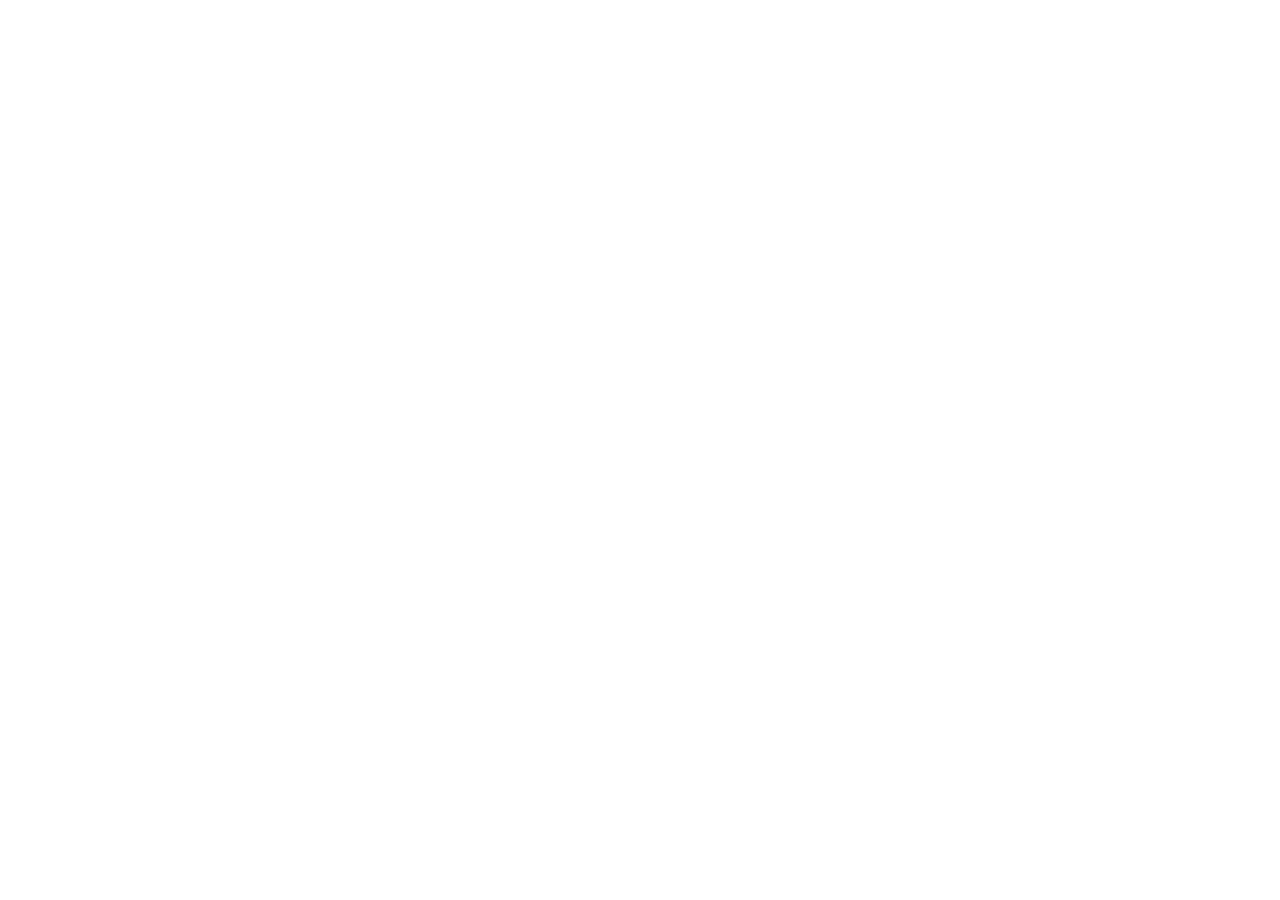
==== commit 04788c92: "Add files via upload" ====
--- a/index.html
+++ b/index.html
@@ -1,849 +1,101 @@
-<!DOCTYPE html>
+<!doctype html>
 <html lang="fa" dir="rtl">
-<head>
-<!--
-  ============================================================
-  راهنمای تصاویر (کنار فایل index.html یک پوشه به نام assets بساز):
-    assets/profile.jpg         → عکس پروفایل شما
-    assets/logo-eifa.png       → لوگوی هلدینگ ایفا
-    assets/logo-tarahiweb.png  → لوگوی پروژه طراحی وب
-  اگر تصویری موجود نباشد، به‌جای آن یک جای‌نگهدار متنی نمایش داده می‌شود.
-  ============================================================
--->
-<meta charset="UTF-8">
-<meta name="viewport" content="width=device-width, initial-scale=1.0">
-<title>سینا صداقت | مهندس کامپیوتر، متخصص شبکه و توسعه‌دهنده وب</title>
-<meta name="description" content="سینا صداقت — مهندس کامپیوتر، متخصص شبکه و امنیت، طراح و توسعه‌دهنده وب، مدیرعامل هلدینگ ایفا. مجری پروژه‌های شبکه، دوربین مدار بسته و نظارت هوشمند.">
-<meta name="author" content="Cina Sedaghat">
-<meta property="og:title" content="سینا صداقت | مهندس کامپیوتر و متخصص شبکه">
-<meta property="og:description" content="مدیرعامل هلدینگ ایفا | پیمانکار پروژه‌های دولتی | طراح و توسعه‌دهنده وب">
-<meta property="og:type" content="website">
-<link rel="preconnect" href="https://fonts.googleapis.com">
-<link rel="preconnect" href="https://fonts.gstatic.com" crossorigin>
-<link href="https://fonts.googleapis.com/css2?family=Inter:wght@300;400;500;600;700;800&family=Vazirmatn:wght@300;400;500;600;700;800&display=swap" rel="stylesheet">
-<style>
-/* ===================== RESET & BASE ===================== */
-*,*::before,*::after{margin:0;padding:0;box-sizing:border-box}
-html{scroll-behavior:smooth;-webkit-text-size-adjust:100%}
+  <head>
+    <meta charset="UTF-8" />
+    <meta name="viewport" content="width=device-width, initial-scale=1.0" />
+    
+    <!-- Primary SEO Meta Tags -->
+    <title>سینا صداقت | مهندس کامپیوتر، متخصص شبکه و توسعه‌دهنده وب</title>
+    <meta name="title" content="سینا صداقت | مهندس کامپیوتر، متخصص شبکه و توسعه‌دهنده وب" />
+    <meta
+      name="description"
+      content="سینا صداقت — مهندس کامپیوتر، متخصص شبکه و امنیت، طراح و توسعه‌دهنده وب، مدیرعامل هلدینگ ایفا. مجری پروژه‌های شبکه، دوربین مدار بسته و نظارت هوشمند."
+    />
+    <meta name="keywords" content="سینا صداقت, مهندس کامپیوتر, متخصص شبکه, امنیت اطلاعات, هلدینگ ایفا, دوربین مدار بسته, طراحی وب, Cina Sedaghat, Eifa Holding, Network Engineer" />
+    <meta name="author" content="سینا صداقت (Cina Sedaghat)" />
+    <meta name="robots" content="index, follow" />
+    <meta name="theme-color" content="#070b14" />
+    <link rel="canonical" href="https://eifatech.ir/" />
 
-:root{
-  --bg:#070b14;
-  --bg-2:#0b1120;
-  --card:rgba(255,255,255,.035);
-  --card-hover:rgba(255,255,255,.062);
-  --border:rgba(255,255,255,.085);
-  --text:#e9eefb;
-  --muted:#8ea1c2;
-  --accent:#38bdf8;
-  --accent-2:#6366f1;
-  --accent-soft:#7dd3fc;
-  --grad:linear-gradient(135deg,#38bdf8,#6366f1);
-  --radius:20px;
-  --shadow:0 24px 60px -28px rgba(56,189,248,.45);
-}
+    <!-- Open Graph / Facebook / LinkedIn -->
+    <meta property="og:type" content="profile" />
+    <meta property="og:url" content="https://eifatech.ir/" />
+    <meta property="og:title" content="سینا صداقت | مهندس کامپیوتر، متخصص شبکه و توسعه‌دهنده وب" />
+    <meta
+      property="og:description"
+      content="مدیرعامل هلدینگ ایفا | پیمانکار پروژه‌های دولتی | طراح و توسعه‌دهنده وب و سامانه‌های نظارت تصویری هوشمند."
+    />
+    <meta property="og:image" content="/assets/profile.jpg" />
+    <meta property="og:site_name" content="سینا صداقت (Cina Sedaghat)" />
+    <meta property="og:locale" content="fa_IR" />
+    <meta property="og:locale:alternate" content="en_US" />
 
-body{
-  background:var(--bg);
-  color:var(--text);
-  line-height:1.85;
-  overflow-x:hidden;
-  -webkit-font-smoothing:antialiased;
-  text-rendering:optimizeLegibility;
-  min-height:100vh;
-}
-html[lang="fa"] body{font-family:'Vazirmatn',system-ui,-apple-system,sans-serif}
-html[lang="en"] body{font-family:'Inter',system-ui,-apple-system,sans-serif;line-height:1.75}
+    <!-- Twitter / X Cards -->
+    <meta name="twitter:card" content="summary_large_image" />
+    <meta name="twitter:url" content="https://eifatech.ir/" />
+    <meta name="twitter:title" content="سینا صداقت | مهندس کامپیوتر و متخصص شبکه" />
+    <meta
+      name="twitter:description"
+      content="مدیرعامل هلدینگ ایفا، طراح زیرساخت‌های شبکه، سامانه‌های نظارت تصویری و وب‌اپلیکیشن‌های سازمانی."
+    />
+    <meta name="twitter:image" content="/assets/profile.jpg" />
 
-a{color:inherit}
-img{max-width:100%;display:block}
-::selection{background:rgba(56,189,248,.35);color:#fff}
+    <!-- Favicon -->
+    <link rel="icon" type="image/svg+xml" href="data:image/svg+xml,<svg xmlns='http://www.w3.org/2000/svg' viewBox='0 0 100 100'><rect width='100' height='100' rx='25' fill='%230f172a'/><text x='50' y='64' font-size='48' font-weight='bold' fill='%2338bdf8' text-anchor='middle' font-family='sans-serif'>CS</text></svg>" />
 
-/* ===================== BACKGROUND GLOW ===================== */
-.bg-glow{position:fixed;border-radius:50%;filter:blur(130px);pointer-events:none;z-index:-1;opacity:.5}
-.bg-glow-1{width:620px;height:620px;background:radial-gradient(circle,rgba(56,189,248,.55),transparent 70%);top:-220px;right:-180px}
-.bg-glow-2{width:560px;height:560px;background:radial-gradient(circle,rgba(99,102,241,.5),transparent 70%);bottom:-200px;left:-160px}
-.bg-glow-3{width:420px;height:420px;background:radial-gradient(circle,rgba(14,165,233,.28),transparent 70%);top:45%;left:50%;transform:translate(-50%,-50%)}
+    <!-- Font: Vazirmatn (weights 100 to 900) -->
+    <link rel="preconnect" href="https://fonts.googleapis.com" />
+    <link rel="preconnect" href="https://fonts.gstatic.com" crossorigin />
+    <link
+      href="https://fonts.googleapis.com/css2?family=Vazirmatn:wght@100;200;300;400;500;600;700;800;900&display=swap"
+      rel="stylesheet"
+    />
 
-/* ===================== LAYOUT ===================== */
-.container{width:min(1140px,92%);margin-inline:auto}
-section{padding:92px 0;position:relative}
-.section-head{margin-bottom:52px}
-.section-title{
-  font-size:clamp(1.65rem,4vw,2.4rem);
-  font-weight:800;
-  letter-spacing:-.025em;
-  line-height:1.3;
-}
-.section-sub{color:var(--muted);margin-top:12px;font-size:1rem;max-width:640px}
-html[dir="rtl"] .section-sub{max-width:640px}
-
-.grad-text{background:var(--grad);-webkit-background-clip:text;background-clip:text;color:transparent}
-
-.eyebrow{
-  display:inline-flex;align-items:center;gap:8px;
-  font-size:.78rem;font-weight:700;letter-spacing:.12em;
-  text-transform:uppercase;color:var(--accent-soft);
-  margin-bottom:14px;
-}
-.eyebrow::before{content:'';width:26px;height:2px;border-radius:2px;background:var(--grad)}
-
-/* ===================== HEADER ===================== */
-header{
-  position:sticky;top:0;z-index:100;
-  backdrop-filter:blur(20px);-webkit-backdrop-filter:blur(20px);
-  background:rgba(7,11,20,.72);
-  border-bottom:1px solid var(--border);
-}
-.nav{display:flex;align-items:center;justify-content:space-between;gap:18px;height:72px}
-.brand{
-  display:flex;align-items:center;gap:11px;
-  font-weight:800;font-size:1.02rem;letter-spacing:-.01em;
-  text-decoration:none;color:var(--text);white-space:nowrap;
-}
-.brand-mark{
-  width:34px;height:34px;border-radius:11px;
-  background:var(--grad);display:grid;place-items:center;
-  font-size:.82rem;font-weight:800;color:#04121f;
-  box-shadow:0 8px 22px -8px rgba(56,189,248,.85);
-  flex-shrink:0;
-}
-.nav-links{display:flex;gap:30px;list-style:none;align-items:center}
-.nav-links a{
-  color:var(--muted);text-decoration:none;font-size:.9rem;font-weight:500;
-  transition:color .25s;position:relative;padding:4px 0;
-}
-.nav-links a::after{
-  content:'';position:absolute;bottom:0;inset-inline-start:0;
-  width:0;height:2px;border-radius:2px;background:var(--grad);
-  transition:width .3s cubic-bezier(.2,.8,.2,1);
-}
-.nav-links a:hover{color:var(--text)}
-.nav-links a:hover::after{width:100%}
-
-.lang-btn{
-  display:inline-flex;align-items:center;gap:8px;
-  padding:9px 16px;border-radius:999px;
-  border:1px solid var(--border);background:rgba(255,255,255,.045);
-  color:var(--text);font-weight:700;font-size:.8rem;
-  cursor:pointer;transition:.3s;font-family:inherit;
-  letter-spacing:.04em;white-space:nowrap;
-}
-.lang-btn:hover{
-  border-color:rgba(56,189,248,.6);
-  background:rgba(56,189,248,.12);
-  color:var(--accent-soft);
-  transform:translateY(-1px);
-}
-.lang-btn svg{width:15px;height:15px;flex-shrink:0}
-
-/* ===================== HERO ===================== */
-.hero{padding:76px 0 96px}
-.hero-grid{display:grid;grid-template-columns:1.22fr .78fr;gap:56px;align-items:center}
-
-.badge{
-  display:inline-flex;align-items:center;gap:9px;
-  padding:8px 17px;border-radius:999px;
-  background:rgba(56,189,248,.1);
-  border:1px solid rgba(56,189,248,.3);
-  color:var(--accent-soft);font-size:.79rem;font-weight:700;
-}
-.badge .pulse{
-  width:7px;height:7px;border-radius:50%;background:#22d3ee;
-  box-shadow:0 0 0 0 rgba(34,211,238,.7);
-  animation:pulse 2.2s infinite;
-}
-@keyframes pulse{
-  0%{box-shadow:0 0 0 0 rgba(34,211,238,.7)}
-  70%{box-shadow:0 0 0 9px rgba(34,211,238,0)}
-  100%{box-shadow:0 0 0 0 rgba(34,211,238,0)}
-}
-
-.hero h1{
-  font-size:clamp(2.15rem,5.6vw,3.5rem);
-  font-weight:800;line-height:1.14;
-  letter-spacing:-.035em;margin:24px 0 12px;
-}
-.hero-roles{
-  font-size:clamp(.9rem,2.1vw,1.08rem);
-  color:#a8bade;font-weight:600;margin-bottom:22px;
-  display:flex;flex-wrap:wrap;gap:8px 14px;align-items:center;
-}
-.hero-roles .dot{width:5px;height:5px;border-radius:50%;background:var(--accent);opacity:.7;flex-shrink:0}
-.lead{color:var(--muted);font-size:1rem;max-width:600px}
-
-.hero-actions{display:flex;flex-wrap:wrap;gap:14px;margin-top:34px}
-
-.btn{
-  display:inline-flex;align-items:center;justify-content:center;gap:9px;
-  padding:13px 26px;border-radius:14px;
-  font-weight:700;font-size:.92rem;font-family:inherit;
-  text-decoration:none;border:1px solid transparent;
-  transition:.3s cubic-bezier(.2,.8,.2,1);cursor:pointer;
-}
-.btn svg{width:17px;height:17px}
-.btn-primary{
-  background:var(--grad);color:#04121f;
-  box-shadow:0 14px 34px -14px rgba(56,189,248,.9);
-}
-.btn-primary:hover{transform:translateY(-3px);box-shadow:0 20px 44px -14px rgba(56,189,248,1)}
-.btn-ghost{
-  border-color:var(--border);color:var(--text);
-  background:rgba(255,255,255,.03);
-}
-.btn-ghost:hover{
-  border-color:rgba(56,189,248,.55);
-  background:rgba(56,189,248,.09);
-  color:var(--accent-soft);transform:translateY(-3px);
-}
-
-/* Stats */
-.stats{
-  display:grid;grid-template-columns:repeat(auto-fit,minmax(128px,1fr));
-  gap:14px;margin-top:44px;max-width:600px;
-}
-.stat{
-  padding:18px 14px;border-radius:16px;text-align:center;
-  background:var(--card);border:1px solid var(--border);
-  transition:.3s;
-}
-.stat:hover{border-color:rgba(56,189,248,.35);transform:translateY(-3px)}
-.stat b{
-  display:block;font-size:1.55rem;font-weight:800;line-height:1.2;
-  background:var(--grad);-webkit-background-clip:text;background-clip:text;color:transparent;
-}
-.stat span{font-size:.76rem;color:var(--muted);font-weight:500}
-
-/* Avatar */
-.avatar-wrap{position:relative;display:grid;place-items:center;isolation:isolate}
-.avatar-wrap::before{
-  content:'';position:absolute;z-index:-1;
-  width:min(370px,86vw);aspect-ratio:1;border-radius:50%;
-  background:conic-gradient(from 0deg,transparent 0%,rgba(56,189,248,.9) 22%,rgba(99,102,241,.9) 48%,transparent 72%);
-  filter:blur(18px);opacity:.75;
-  animation:spin 9s linear infinite;
-}
-@keyframes spin{to{transform:rotate(360deg)}}
-
-.avatar{
-  width:min(296px,68vw);aspect-ratio:1;border-radius:50%;
-  background:var(--bg-2);
-  border:1px solid rgba(255,255,255,.12);
-  display:grid;place-items:center;position:relative;overflow:hidden;
-  box-shadow:
-    0 0 0 8px rgba(56,189,248,.055),
-    0 0 0 16px rgba(56,189,248,.025),
-    0 30px 70px -30px rgba(56,189,248,.9);
-}
-.avatar img{position:absolute;inset:0;width:100%;height:100%;object-fit:cover}
-.img-hint{
-  color:var(--muted);font-size:.8rem;font-weight:600;
-  text-align:center;padding:14px;line-height:1.6;
-  opacity:.75;pointer-events:none;
-}
-
-/* ===================== CARDS / GRID ===================== */
-.grid-3{display:grid;grid-template-columns:repeat(auto-fit,minmax(285px,1fr));gap:22px}
-.grid-2{display:grid;grid-template-columns:repeat(auto-fit,minmax(320px,1fr));gap:22px}
-
-.card{
-  background:var(--card);
-  border:1px solid var(--border);
-  border-radius:var(--radius);
-  padding:30px 28px;
-  transition:.4s cubic-bezier(.2,.8,.2,1);
-  backdrop-filter:blur(12px);-webkit-backdrop-filter:blur(12px);
-  position:relative;overflow:hidden;
-}
-.card::before{
-  content:'';position:absolute;inset:0;border-radius:var(--radius);
-  background:linear-gradient(135deg,rgba(56,189,248,.09),transparent 55%);
-  opacity:0;transition:opacity .4s;pointer-events:none;
-}
-.card:hover{
-  transform:translateY(-7px);
-  background:var(--card-hover);
-  border-color:rgba(56,189,248,.38);
-  box-shadow:var(--shadow);
-}
-.card:hover::before{opacity:1}
-
-.icon-box{
-  width:54px;height:54px;border-radius:15px;
-  display:grid;place-items:center;margin-bottom:20px;
-  background:linear-gradient(135deg,rgba(56,189,248,.16),rgba(99,102,241,.16));
-  border:1px solid rgba(56,189,248,.26);
-  color:var(--accent);
-  transition:.4s;
-}
-.card:hover .icon-box{
-  background:var(--grad);color:#04121f;border-color:transparent;
-  box-shadow:0 12px 28px -12px rgba(56,189,248,.95);
-  transform:scale(1.06) rotate(-3deg);
-}
-.icon-box svg{width:26px;height:26px}
-
-.card h3{font-size:1.08rem;font-weight:700;margin-bottom:11px;letter-spacing:-.01em}
-.card p{color:var(--muted);font-size:.9rem;line-height:1.85}
-
-/* ===================== ABOUT ===================== */
-.about-grid{display:grid;grid-template-columns:1.15fr .85fr;gap:52px;align-items:start}
-.about-text p{color:var(--muted);margin-bottom:18px;font-size:.96rem}
-.about-text p strong{color:var(--text);font-weight:700}
-
-.highlight-box{
-  background:linear-gradient(150deg,rgba(56,189,248,.09),rgba(99,102,241,.06));
-  border:1px solid rgba(56,189,248,.22);
-  border-radius:var(--radius);
-  padding:28px 26px;
-}
-.highlight-box h4{
-  font-size:.98rem;font-weight:800;margin-bottom:18px;
-  display:flex;align-items:center;gap:10px;
-}
-.highlight-box h4 svg{width:19px;height:19px;color:var(--accent)}
-.highlight-list{list-style:none;display:grid;gap:13px}
-.highlight-list li{
-  display:flex;align-items:flex-start;gap:11px;
-  font-size:.88rem;color:#c3d2ec;line-height:1.75;
-}
-.highlight-list li::before{
-  content:'';flex-shrink:0;width:18px;height:18px;margin-top:5px;
-  border-radius:50%;background:rgba(56,189,248,.16);
-  border:1px solid rgba(56,189,248,.45);
-  background-image:url("data:image/svg+xml,%3Csvg xmlns='http://www.w3.org/2000/svg' viewBox='0 0 24 24' fill='none' stroke='%2338bdf8' stroke-width='3.5' stroke-linecap='round' stroke-linejoin='round'%3E%3Cpolyline points='20 6 9 17 4 12'/%3E%3C/svg%3E");
-  background-size:11px;background-position:center;background-repeat:no-repeat;
-}
-
-//* ===================== PROJECTS ===================== */
-.project-card{
-  background:var(--card);border:1px solid var(--border);
-  border-radius:var(--radius);overflow:hidden;
-  transition:.4s cubic-bezier(.2,.8,.2,1);
-  display:flex;flex-direction:column;
-}
-.project-card:hover{
-  transform:translateY(-8px);
-  border-color:rgba(56,189,248,.4);
-  box-shadow:var(--shadow);
-}
-.project-media{
-  aspect-ratio:16 / 9;
-  display:flex;align-items:center;justify-content:center;
-  padding:clamp(18px,6%,40px);
-  position:relative;
-  background:
-    radial-gradient(circle at 50% 40%,rgba(56,189,248,.16),transparent 65%),
-    linear-gradient(160deg,rgba(255,255,255,.05),rgba(255,255,255,.012));
-  border-bottom:1px solid var(--border);overflow:hidden;
-}
-.project-media img{
-  position:relative;
-  width:100%;height:100%;
-  max-width:min(100%,220px);
-  max-height:100%;
-  object-fit:contain;
-  filter:drop-shadow(0 10px 24px rgba(0,0,0,.35));
-  transition:transform .4s cubic-bezier(.2,.8,.2,1);
-}
-.project-card:hover .project-media img{transform:scale(1.05)}
-.project-media .img-hint{
-  position:absolute;inset:0;
-  display:flex;align-items:center;justify-content:center;
-  padding:16px;text-align:center;
-  font-size:.82rem;color:var(--muted);
-  opacity:.65;pointer-events:none;
-}
-.project-body{padding:26px 26px 28px;display:flex;flex-direction:column;flex:1}
-.project-body h3{font-size:1.08rem;font-weight:700;margin-bottom:9px}
-.project-body p{color:var(--muted);font-size:.89rem;flex:1}
-.project-tags{display:flex;flex-wrap:wrap;gap:8px;margin:16px 0 18px}
-.tag{
-  font-size:.72rem;font-weight:600;padding:5px 12px;border-radius:999px;
-  background:rgba(56,189,248,.1);border:1px solid rgba(56,189,248,.25);
-  color:var(--accent-soft);
-}
-.project-link{
-  display:inline-flex;align-items:center;gap:8px;
-  font-size:.85rem;font-weight:700;color:var(--accent-soft);
-  text-decoration:none;transition:gap .3s;
-}
-.project-link:hover{gap:13px}
-.project-link svg{width:15px;height:15px}
-/* ===================== CONTACT ===================== */
-.contact-grid{display:grid;grid-template-columns:repeat(auto-fit,minmax(240px,1fr));gap:18px}
-.contact-card{
-  display:flex;align-items:center;gap:16px;
-  padding:22px 24px;border-radius:18px;
-  background:var(--card);border:1px solid var(--border);
-  text-decoration:none;color:var(--text);
-  transition:.35s cubic-bezier(.2,.8,.2,1);
-}
-.contact-card:hover{
-  border-color:rgba(56,189,248,.45);
-  background:var(--card-hover);
-  transform:translateY(-5px);
-  box-shadow:var(--shadow);
-}
-.contact-card .c-icon{
-  width:46px;height:46px;border-radius:13px;flex-shrink:0;
-  display:grid;place-items:center;
-  background:linear-gradient(135deg,rgba(56,189,248,.15),rgba(99,102,241,.15));
-  border:1px solid rgba(56,189,248,.25);
-  color:var(--accent);transition:.35s;
-}
-.contact-card:hover .c-icon{background:var(--grad);color:#04121f;border-color:transparent}
-.contact-card .c-icon svg{width:21px;height:21px}
-.contact-card .c-meta{min-width:0}
-.contact-card small{display:block;font-size:.74rem;color:var(--muted);font-weight:600;margin-bottom:3px}
-.contact-card strong{
-  display:block;font-size:.92rem;font-weight:700;
-  white-space:nowrap;overflow:hidden;text-overflow:ellipsis;
-}
-.ltr{direction:ltr;unicode-bidi:embed;text-align:start}
-
-/* ===================== FOOTER ===================== */
-footer{
-  border-top:1px solid var(--border);
-  padding:34px 0;text-align:center;
-  color:var(--muted);font-size:.83rem;
-}
-footer .f-brand{font-weight:800;color:var(--text);margin-bottom:6px}
-
-/* ===================== REVEAL ===================== */
-.reveal{opacity:0;transform:translateY(26px);transition:opacity .8s ease,transform .8s cubic-bezier(.2,.8,.2,1)}
-.reveal.in{opacity:1;transform:none}
-
-/* ===================== RESPONSIVE ===================== */
-@media (max-width:920px){
-  .hero-grid{grid-template-columns:1fr;gap:46px;text-align:center}
-  .hero-roles{justify-content:center}
-  .lead{margin-inline:auto}
-  .hero-actions{justify-content:center}
-  .stats{margin-inline:auto}
-  .about-grid{grid-template-columns:1fr;gap:34px}
-  .avatar-wrap{order:-1}
-  section{padding:70px 0}
-  .hero{padding:52px 0 74px}
-}
-@media (max-width:860px){
-  .nav-links{display:none}
-}
-@media (max-width:520px){
-  .grid-3,.grid-2{gap:16px}
-  .card{padding:24px 22px}
-  .btn{padding:12px 22px;font-size:.88rem}
-  .brand span{font-size:.94rem}
-  section{padding:58px 0}
-}
-@media (prefers-reduced-motion:reduce){
-  *{animation:none!important;transition:none!important}
-  .reveal{opacity:1;transform:none}
-}
-</style>
-</head>
-<body>
-
-<div class="bg-glow bg-glow-1"></div>
-<div class="bg-glow bg-glow-2"></div>
-<div class="bg-glow bg-glow-3"></div>
-
-<!-- ===================== HEADER ===================== -->
-<header>
-  <div class="container nav">
-    <a href="#home" class="brand">
-      <span class="brand-mark">CS</span>
-      <span data-fa="سینا صداقت" data-en="Cina Sedaghat">سینا صداقت</span>
-    </a>
-
-    <ul class="nav-links">
-      <li><a href="#about"    data-fa="درباره من"   data-en="About">درباره من</a></li>
-      <li><a href="#services" data-fa="تخصص‌ها"     data-en="Expertise">تخصص‌ها</a></li>
-      <li><a href="#projects" data-fa="پروژه‌ها"    data-en="Projects">پروژه‌ها</a></li>
-      <li><a href="#contact"  data-fa="تماس"        data-en="Contact">تماس</a></li>
-    </ul>
-
-    <button class="lang-btn" id="langToggle" type="button" aria-label="Change language">
-      <svg viewBox="0 0 24 24" fill="none" stroke="currentColor" stroke-width="1.9" stroke-linecap="round" stroke-linejoin="round">
-        <circle cx="12" cy="12" r="10"/><path d="M12 2a15.3 15.3 0 0 1 4 10 15.3 15.3 0 0 1-4 10 15.3 15.3 0 0 1-4-10 15.3 15.3 0 0 1 4-10z"/><path d="M2 12h20"/>
-      </svg>
-      <span class="lang-label">EN</span>
-    </button>
-  </div>
-</header>
-
-<!-- ===================== HERO ===================== -->
-<section class="hero" id="home">
-  <div class="container hero-grid">
-
-    <div class="hero-copy">
-      <span class="badge">
-        <span class="pulse"></span>
-        <span data-fa="مدیرعامل هلدینگ ایفا" data-en="CEO of Eifa Holding">مدیرعامل هلدینگ ایفا</span>
-      </span>
-
-      <h1>
-        <span data-fa="سینا صداقت" data-en="Cina Sedaghat">سینا صداقت</span><br>
-        <span class="grad-text" data-fa="مهندس کامپیوتر" data-en="Computer Engineer">مهندس کامپیوتر</span>
-      </h1>
-
-      <div class="hero-roles">
-        <span data-fa="متخصص شبکه و امنیت" data-en="Network &amp; Security Specialist">متخصص شبکه و امنیت</span>
-        <span class="dot"></span>
-        <span data-fa="نظارت تصویری هوشمند" data-en="Smart Surveillance">نظارت تصویری هوشمند</span>
-        <span class="dot"></span>
-        <span data-fa="طراح و توسعه‌دهنده وب" data-en="Web Designer &amp; Developer">طراح و توسعه‌دهنده وب</span>
-      </div>
-
-      <p class="lead"
-         data-fa="طراحی، پیاده‌سازی و پشتیبانی زیرساخت‌های شبکه، سامانه‌های نظارت تصویری هوشمند و وب‌اپلیکیشن‌های سازمانی. پیمانکار پروژه‌های دولتی و ارائه‌دهنده راهکارهای فناوری اطلاعات در مقیاس سازمانی."
-         data-en="Designing, deploying and maintaining network infrastructures, intelligent video-surveillance systems and enterprise web applications. Government contractor delivering large-scale IT solutions.">
-        طراحی، پیاده‌سازی و پشتیبانی زیرساخت‌های شبکه، سامانه‌های نظارت تصویری هوشمند و وب‌اپلیکیشن‌های سازمانی. پیمانکار پروژه‌های دولتی و ارائه‌دهنده راهکارهای فناوری اطلاعات در مقیاس سازمانی.
-      </p>
-
-      <div class="hero-actions">
-        <a href="#projects" class="btn btn-primary">
-          <svg viewBox="0 0 24 24" fill="none" stroke="currentColor" stroke-width="2" stroke-linecap="round" stroke-linejoin="round"><rect x="3" y="3" width="7" height="7" rx="1.5"/><rect x="14" y="3" width="7" height="7" rx="1.5"/><rect x="3" y="14" width="7" height="7" rx="1.5"/><rect x="14" y="14" width="7" height="7" rx="1.5"/></svg>
-          <span data-fa="مشاهده پروژه‌ها" data-en="View Projects">مشاهده پروژه‌ها</span>
-        </a>
-        <a href="#contact" class="btn btn-ghost">
-          <svg viewBox="0 0 24 24" fill="none" stroke="currentColor" stroke-width="2" stroke-linecap="round" stroke-linejoin="round"><path d="M22 16.92v3a2 2 0 0 1-2.18 2 19.79 19.79 0 0 1-8.63-3.07 19.5 19.5 0 0 1-6-6 19.79 19.79 0 0 1-3.07-8.67A2 2 0 0 1 4.11 2h3a2 2 0 0 1 2 1.72c.13.96.36 1.9.7 2.81a2 2 0 0 1-.45 2.11L8.09 9.91a16 16 0 0 0 6 6l1.27-1.27a2 2 0 0 1 2.11-.45c.91.34 1.85.57 2.81.7A2 2 0 0 1 22 16.92z"/></svg>
-          <span data-fa="تماس با من" data-en="Contact Me">تماس با من</span>
-        </a>
-      </div>
-
-      <div class="stats">
-        <div class="stat">
-          <b>+۵۰</b>
-          <span data-fa="پروژه اجراشده" data-en="Projects Delivered">پروژه اجراشده</span>
-        </div>
-        <div class="stat">
-          <b>+۸</b>
-          <span data-fa="سال تجربه" data-en="Years of Experience">سال تجربه</span>
-        </div>
-        <div class="stat">
-          <b>+۳۰</b>
-          <span data-fa="مشتری سازمانی" data-en="Enterprise Clients">مشتری سازمانی</span>
-        </div>
-      </div>
-    </div>
-
-    <div class="avatar-wrap">
-      <div class="avatar">
-        <span class="img-hint" data-fa="عکس پروفایل شما&#10;(assets/profile.jpg)" data-en="Your Profile Photo&#10;(assets/profile.jpg)">عکس پروفایل شما<br>(assets/profile.jpg)</span>
-        <img src="assets/profile.jpg" alt="Cina Sedaghat" onerror="this.style.display='none'" onload="this.previousElementSibling.style.display='none'">
-      </div>
-    </div>
-
-  </div>
-</section>
-
-<!-- ===================== ABOUT ===================== -->
-<section id="about">
-  <div class="container">
-    <div class="section-head reveal">
-      <div class="eyebrow" data-fa="درباره من" data-en="About Me">درباره من</div>
-      <h2 class="section-title" data-fa="از زیرساخت شبکه تا راهکارهای سازمانی" data-en="From Network Infrastructure to Enterprise Solutions">از زیرساخت شبکه تا راهکارهای سازمانی</h2>
-    </div>
-
-    <div class="about-grid">
-      <div class="about-text reveal">
-        <p data-fa="من سینا صداقت هستم، مهندس کامپیوتر و مدیرعامل هلدینگ ایفا. مسیر حرفه‌ای من از زیرساخت‌های شبکه آغاز شد و امروز در قالب هلدینگ ایفا، طیف گسترده‌ای از خدمات فناوری اطلاعات را به سازمان‌ها، شرکت‌های خصوصی و نهادهای دولتی ارائه می‌کنیم."
-           data-en="I am Cina Sedaghat, a computer engineer and the CEO of Eifa Holding. My professional journey began with network infrastructure, and today — through Eifa Holding — we deliver a broad range of IT services to organizations, private companies and government bodies.">
-          من سینا صداقت هستم، مهندس کامپیوتر و مدیرعامل هلدینگ ایفا. مسیر حرفه‌ای من از زیرساخت‌های شبکه آغاز شد و امروز در قالب هلدینگ ایفا، طیف گسترده‌ای از خدمات فناوری اطلاعات را به سازمان‌ها، شرکت‌های خصوصی و نهادهای دولتی ارائه می‌کنیم.
-        </p>
-        <p data-fa="تخصص اصلی من طراحی، پیاده‌سازی و پشتیبانی زیرساخت‌های شبکه، راه‌اندازی سامانه‌های نظارت تصویری هوشمند، توسعه نرم‌افزارهای تحت وب و ارائه راهکارهای امنیت اطلاعات است. تمرکز من بر ارائه راهکارهایی است که در عمل پایدار، مقیاس‌پذیر و متناسب با نیاز واقعی سازمان باشند."
-           data-en="My core expertise covers the design, deployment and support of network infrastructures, intelligent video-surveillance systems, web-based software development and information-security solutions. I focus on delivering solutions that are genuinely stable, scalable and tailored to each organization's real needs.">
-          تخصص اصلی من طراحی، پیاده‌سازی و پشتیبانی زیرساخت‌های شبکه، راه‌اندازی سامانه‌های نظارت تصویری هوشمند، توسعه نرم‌افزارهای تحت وب و ارائه راهکارهای امنیت اطلاعات است. تمرکز من بر ارائه راهکارهایی است که در عمل پایدار، مقیاس‌پذیر و متناسب با نیاز واقعی سازمان باشند.
-        </p>
-        <p data-fa="به‌عنوان پیمانکار پروژه‌های دولتی، تجربه اجرای پروژه‌های بزرگ در حوزه‌های شبکه، امنیت و نظارت هوشمند را دارم و در تمام مراحل — از مشاوره و طراحی تا اجرا و پشتیبانی پس از تحویل — همراه کارفرما هستم."
-           data-en="As a government contractor, I have hands-on experience delivering large-scale projects in networking, security and intelligent surveillance — supporting clients through every stage, from consulting and design to implementation and post-delivery maintenance.">
-          به‌عنوان پیمانکار پروژه‌های دولتی، تجربه اجرای پروژه‌های بزرگ در حوزه‌های شبکه، امنیت و نظارت هوشمند را دارم و در تمام مراحل — از مشاوره و طراحی تا اجرا و پشتیبانی پس از تحویل — همراه کارفرما هستم.
-        </p>
-      </div>
-
-      <aside class="highlight-box reveal">
-        <h4>
-          <svg viewBox="0 0 24 24" fill="none" stroke="currentColor" stroke-width="1.9" stroke-linecap="round" stroke-linejoin="round"><path d="M12 2 15.09 8.26 22 9.27l-5 4.87 1.18 6.88L12 17.77l-6.18 3.25L7 14.14 2 9.27l6.91-1.01L12 2z"/></svg>
-          <span data-fa="نقاط قوت و سوابق کلیدی" data-en="Key Strengths &amp; Credentials">نقاط قوت و سوابق کلیدی</span>
-        </h4>
-        <ul class="highlight-list">
-          <li data-fa="مدیرعامل هلدینگ ایفا (eifatech.ir)" data-en="CEO of Eifa Holding (eifatech.ir)">مدیرعامل هلدینگ ایفا (eifatech.ir)</li>
-          <li data-fa="پیمانکار رسمی پروژه‌های دولتی" data-en="Official contractor for government projects">پیمانکار رسمی پروژه‌های دولتی</li>
-          <li data-fa="طراحی و راه‌اندازی زیرساخت شبکه‌های LAN/WAN" data-en="Design &amp; deployment of LAN/WAN infrastructures">طراحی و راه‌اندازی زیرساخت شبکه‌های LAN/WAN</li>
-          <li data-fa="اجرای سامانه‌های CCTV و نظارت هوشمند مبتنی بر هوش مصنوعی" data-en="AI-based CCTV and intelligent surveillance systems">اجرای سامانه‌های CCTV و نظارت هوشمند مبتنی بر هوش مصنوعی</li>
-          <li data-fa="توسعه وب‌اپلیکیشن‌های سازمانی و تجاری" data-en="Development of enterprise and commercial web applications">توسعه وب‌اپلیکیشن‌های سازمانی و تجاری</li>
-          <li data-fa="مشاوره، طراحی و پشتیبانی زیرساخت فناوری اطلاعات" data-en="Consulting, design and IT infrastructure support">مشاوره، طراحی و پشتیبانی زیرساخت فناوری اطلاعات</li>
-        </ul>
-      </aside>
-    </div>
-  </div>
-</section>
-
-<!-- ===================== SERVICES ===================== -->
-<section id="services">
-  <div class="container">
-    <div class="section-head reveal">
-      <div class="eyebrow" data-fa="تخصص‌ها و خدمات" data-en="Expertise &amp; Services">تخصص‌ها و خدمات</div>
-      <h2 class="section-title" data-fa="چه کاری برای شما انجام می‌دهم؟" data-en="What I Can Do for You">چه کاری برای شما انجام می‌دهم؟</h2>
-      <p class="section-sub" data-fa="مجموعه‌ای از خدمات تخصصی در حوزه فناوری اطلاعات، از طراحی زیرساخت تا تحویل نرم‌افزار." data-en="A full spectrum of IT services — from infrastructure design to software delivery.">مجموعه‌ای از خدمات تخصصی در حوزه فناوری اطلاعات، از طراحی زیرساخت تا تحویل نرم‌افزار.</p>
-    </div>
-
-    <div class="grid-3">
-
-      <article class="card reveal">
-        <div class="icon-box">
-          <svg viewBox="0 0 24 24" fill="none" stroke="currentColor" stroke-width="1.8" stroke-linecap="round" stroke-linejoin="round"><rect x="9" y="2" width="6" height="6" rx="1.5"/><rect x="2" y="16" width="6" height="6" rx="1.5"/><rect x="16" y="16" width="6" height="6" rx="1.5"/><path d="M12 8v4M12 12H5v4M12 12h7v4"/></svg>
-        </div>
-        <h3 data-fa="زیرساخت و مهندسی شبکه" data-en="Network Infrastructure &amp; Engineering">زیرساخت و مهندسی شبکه</h3>
-        <p data-fa="طراحی، پیاده‌سازی و بهینه‌سازی شبکه‌های LAN/WAN، پیکربندی تجهیزات سیسکو و میکروتیک، مجازی‌سازی و راه‌اندازی سرورها، کابل‌کشی ساخت‌یافته و مدیریت پهنای باند." data-en="Design, deployment and optimization of LAN/WAN networks, Cisco and MikroTik configuration, virtualization and server setup, structured cabling and bandwidth management.">طراحی، پیاده‌سازی و بهینه‌سازی شبکه‌های LAN/WAN، پیکربندی تجهیزات سیسکو و میکروتیک، مجازی‌سازی و راه‌اندازی سرورها، کابل‌کشی ساخت‌یافته و مدیریت پهنای باند.</p>
-      </article>
-
-      <article class="card reveal">
-        <div class="icon-box">
-          <svg viewBox="0 0 24 24" fill="none" stroke="currentColor" stroke-width="1.8" stroke-linecap="round" stroke-linejoin="round"><path d="m22 8-6 4 6 4V8Z"/><rect width="14" height="12" x="2" y="6" rx="2"/></svg>
-        </div>
-        <h3 data-fa="دوربین مدار بسته و نظارت هوشمند" data-en="CCTV &amp; Smart Surveillance">دوربین مدار بسته و نظارت هوشمند</h3>
-        <p data-fa="نصب و راه‌اندازی سیستم‌های CCTV، تحلیل تصویر مبتنی بر هوش مصنوعی، تشخیص چهره، پلاک‌خوان، تشخیص تردد و رفتار، و پایش از راه دور سازمان‌ها و مجتمع‌های صنعتی." data-en="Installation of CCTV systems, AI-powered video analytics, face recognition, license-plate reading, motion and behavior detection, plus remote monitoring for organizations and industrial complexes.">نصب و راه‌اندازی سیستم‌های CCTV، تحلیل تصویر مبتنی بر هوش مصنوعی، تشخیص چهره، پلاک‌خوان، تشخیص تردد و رفتار، و پایش از راه دور سازمان‌ها و مجتمع‌های صنعتی.</p>
-      </article>
-
-      <article class="card reveal">
-        <div class="icon-box">
-          <svg viewBox="0 0 24 24" fill="none" stroke="currentColor" stroke-width="1.8" stroke-linecap="round" stroke-linejoin="round"><path d="m16 18 6-6-6-6"/><path d="m8 6-6 6 6 6"/></svg>
-        </div>
-        <h3 data-fa="طراحی و توسعه وب" data-en="Web Design &amp; Development">طراحی و توسعه وب</h3>
-        <p data-fa="طراحی سایت‌های شرکتی، فروشگاهی و سازمانی؛ توسعه وب‌اپلیکیشن‌های اختصاصی؛ پیاده‌سازی رابط کاربری مدرن و واکنش‌گرا؛ بهینه‌سازی سرعت و سئو." data-en="Corporate, e-commerce and enterprise website design; custom web application development; modern responsive UI implementation; performance tuning and SEO.">طراحی سایت‌های شرکتی، فروشگاهی و سازمانی؛ توسعه وب‌اپلیکیشن‌های اختصاصی؛ پیاده‌سازی رابط کاربری مدرن و واکنش‌گرا؛ بهینه‌سازی سرعت و سئو.</p>
-      </article>
-
-      <article class="card reveal">
-        <div class="icon-box">
-          <svg viewBox="0 0 24 24" fill="none" stroke="currentColor" stroke-width="1.8" stroke-linecap="round" stroke-linejoin="round"><path d="M12 22s8-4 8-10V5l-8-3-8 3v7c0 6 8 10 8 10z"/><path d="m9 12 2 2 4-4"/></svg>
-        </div>
-        <h3 data-fa="امنیت اطلاعات" data-en="Information Security">امنیت اطلاعات</h3>
-        <p data-fa="پیاده‌سازی فایروال و UTM، طراحی معماری امن شبکه، تست نفوذ و ارزیابی آسیب‌پذیری، مدیریت دسترسی‌ها و تدوین سیاست‌های امنیتی سازمان." data-en="Firewall and UTM deployment, secure network architecture design, penetration testing and vulnerability assessment, access management and security policy development.">پیاده‌سازی فایروال و UTM، طراحی معماری امن شبکه، تست نفوذ و ارزیابی آسیب‌پذیری، مدیریت دسترسی‌ها و تدوین سیاست‌های امنیتی سازمان.</p>
-      </article>
-
-      <article class="card reveal">
-        <div class="icon-box">
-          <svg viewBox="0 0 24 24" fill="none" stroke="currentColor" stroke-width="1.8" stroke-linecap="round" stroke-linejoin="round"><path d="m4 17 6-6-6-6"/><path d="M12 19h8"/></svg>
-        </div>
-        <h3 data-fa="نرم‌افزار و سیستم‌های سازمانی" data-en="Software &amp; Enterprise Systems">نرم‌افزار و سیستم‌های سازمانی</h3>
-        <p data-fa="توسعه نرم‌افزارهای سفارشی، پیاده‌سازی سیستم‌های اتوماسیون اداری، یکپارچه‌سازی سرویس‌ها و API، و طراحی پایگاه داده و داشبوردهای مدیریتی." data-en="Custom software development, office automation systems, service and API integration, database design and management dashboards.">توسعه نرم‌افزارهای سفارشی، پیاده‌سازی سیستم‌های اتوماسیون اداری، یکپارچه‌سازی سرویس‌ها و API، و طراحی پایگاه داده و داشبوردهای مدیریتی.</p>
-      </article>
-
-      <article class="card reveal">
-        <div class="icon-box">
-          <svg viewBox="0 0 24 24" fill="none" stroke="currentColor" stroke-width="1.8" stroke-linecap="round" stroke-linejoin="round"><path d="M3 18v-6a9 9 0 0 1 18 0v6"/><path d="M21 19a2 2 0 0 1-2 2h-1a2 2 0 0 1-2-2v-3a2 2 0 0 1 2-2h3zM3 19a2 2 0 0 0 2 2h1a2 2 0 0 0 2-2v-3a2 2 0 0 0-2-2H3z"/></svg>
-        </div>
-        <h3 data-fa="مشاوره و پشتیبانی فنی" data-en="Consulting &amp; Technical Support">مشاوره و پشتیبانی فنی</h3>
-        <p data-fa="ارائه مشاوره تخصصی پیش از خرید و اجرا، قراردادهای پشتیبانی دوره‌ای، مانیتورینگ زیرساخت و رفع اختلال در کمترین زمان ممکن." data-en="Pre-sales and pre-implementation consulting, periodic support contracts, infrastructure monitoring and rapid incident resolution.">ارائه مشاوره تخصصی پیش از خرید و اجرا، قراردادهای پشتیبانی دوره‌ای، مانیتورینگ زیرساخت و رفع اختلال در کمترین زمان ممکن.</p>
-      </article>
-
-    </div>
-  </div>
-</section>
-
-<!-- ===================== PROJECTS ===================== -->
-<section id="projects">
-  <div class="container">
-    <div class="section-head reveal">
-      <div class="eyebrow" data-fa="نمونه‌کارها" data-en="Portfolio">نمونه‌کارها</div>
-      <h2 class="section-title" data-fa="پروژه‌های شاخص" data-en="Featured Projects">پروژه‌های شاخص</h2>
-      <p class="section-sub" data-fa="بخشی از پروژه‌ها و مجموعه‌هایی که در آن‌ها نقش مدیریتی یا فنی داشته‌ام." data-en="A selection of projects and organizations where I have held a managerial or technical role.">بخشی از پروژه‌ها و مجموعه‌هایی که در آن‌ها نقش مدیریتی یا فنی داشته‌ام.</p>
-    </div>
-
-    <div class="grid-3">
-
-      <article class="project-card reveal">
-        <div class="project-media">
-          <span class="img-hint" data-fa="لوگوی هلدینگ ایفا&#10;(assets/logo-eifa.png)" data-en="Eifa Holding Logo&#10;(assets/logo-eifa.png)">لوگوی هلدینگ ایفا<br>(assets/logo-eifa.png)</span>
-          <img src="assets/logo-eifa.png" alt="Eifa Holding" onerror="this.style.display='none'" onload="this.previousElementSibling.style.display='none'">
-        </div>
-        <div class="project-body">
-          <h3 data-fa="هلدینگ ایفا" data-en="Eifa Holding">هلدینگ ایفا</h3>
-          <p data-fa="هلدینگ فناوری اطلاعات با تمرکز بر راهکارهای شبکه، امنیت، نظارت تصویری هوشمند و توسعه نرم‌افزار برای سازمان‌ها و نهادهای دولتی." data-en="An IT holding focused on networking, security, intelligent video surveillance and software development for organizations and government bodies.">هلدینگ فناوری اطلاعات با تمرکز بر راهکارهای شبکه، امنیت، نظارت تصویری هوشمند و توسعه نرم‌افزار برای سازمان‌ها و نهادهای دولتی.</p>
-          <div class="project-tags">
-            <span class="tag" data-fa="مدیرعامل" data-en="CEO">مدیرعامل</span>
-            <span class="tag" data-fa="فناوری اطلاعات" data-en="IT">فناوری اطلاعات</span>
-          </div>
-          <a class="project-link ltr" href="https://eifatech.ir" target="_blank" rel="noopener">
-            eifatech.ir
-            <svg viewBox="0 0 24 24" fill="none" stroke="currentColor" stroke-width="2.2" stroke-linecap="round" stroke-linejoin="round"><path d="M15 3h6v6"/><path d="M10 14 21 3"/><path d="M18 13v6a2 2 0 0 1-2 2H5a2 2 0 0 1-2-2V8a2 2 0 0 1 2-2h6"/></svg>
-          </a>
-        </div>
-      </article>
-
-      <article class="project-card reveal">
-        <div class="project-media">
-          <span class="img-hint" data-fa="لوگوی طراحی وب&#10;(assets/logo-tarahiweb.png)" data-en="TarahiWeb Logo&#10;(assets/logo-tarahiweb.png)">لوگوی طراحی وب<br>(assets/logo-tarahiweb.png)</span>
-          <img src="assets/logo-tarahiweb.png" alt="TarahiWeb" onerror="this.style.display='none'" onload="this.previousElementSibling.style.display='none'">
-        </div>
-        <div class="project-body">
-          <h3 data-fa="طراحی وب — پروژه شاخص" data-en="TarahiWeb — Featured Project">طراحی وب — پروژه شاخص</h3>
-          <p data-fa="پلتفرم ارائه خدمات طراحی و توسعه وب‌سایت؛ شامل طراحی رابط کاربری مدرن، پیاده‌سازی واکنش‌گرا و بهینه‌سازی سرعت و سئو برای کسب‌وکارهای ایرانی." data-en="A web design and development services platform — featuring modern UI design, responsive implementation, and performance and SEO optimization for Iranian businesses.">پلتفرم ارائه خدمات طراحی و توسعه وب‌سایت؛ شامل طراحی رابط کاربری مدرن، پیاده‌سازی واکنش‌گرا و بهینه‌سازی سرعت و سئو برای کسب‌وکارهای ایرانی.</p>
-          <div class="project-tags">
-            <span class="tag" data-fa="پروژه شاخص" data-en="Featured">پروژه شاخص</span>
-            <span class="tag" data-fa="طراحی وب" data-en="Web Design">طراحی وب</span>
-          </div>
-          <a class="project-link ltr" href="https://tarahiweb.pro" target="_blank" rel="noopener">
-            tarahiweb.pro
-            <svg viewBox="0 0 24 24" fill="none" stroke="currentColor" stroke-width="2.2" stroke-linecap="round" stroke-linejoin="round"><path d="M15 3h6v6"/><path d="M10 14 21 3"/><path d="M18 13v6a2 2 0 0 1-2 2H5a2 2 0 0 1-2-2V8a2 2 0 0 1 2-2h6"/></svg>
-          </a>
-        </div>
-      </article>
-
-      <article class="project-card reveal">
-        <div class="project-media">
-          <span class="img-hint" data-fa="پروژه‌های دولتی" data-en="Government Projects">پروژه‌های دولتی</span>
-        </div>
-        <div class="project-body">
-          <h3 data-fa="پروژه‌های دولتی و سازمانی" data-en="Government &amp; Enterprise Projects">پروژه‌های دولتی و سازمانی</h3>
-          <p data-fa="اجرای پروژه‌های شبکه، نظارت تصویری، امنیت و زیرساخت فناوری اطلاعات برای سازمان‌ها و نهادهای دولتی؛ از مرحله مشاوره و طراحی تا اجرا و پشتیبانی پس از تحویل." data-en="Delivery of networking, video surveillance, security and IT infrastructure projects for government organizations — from consulting and design through implementation and post-delivery support.">اجرای پروژه‌های شبکه، نظارت تصویری، امنیت و زیرساخت فناوری اطلاعات برای سازمان‌ها و نهادهای دولتی؛ از مرحله مشاوره و طراحی تا اجرا و پشتیبانی پس از تحویل.</p>
-          <div class="project-tags">
-            <span class="tag" data-fa="پیمانکار دولتی" data-en="Government Contractor">پیمانکار دولتی</span>
-            <span class="tag" data-fa="زیرساخت" data-en="Infrastructure">زیرساخت</span>
-          </div>
-        </div>
-      </article>
-
-    </div>
-  </div>
-</section>
-
-<!-- ===================== CONTACT ===================== -->
-<section id="contact">
-  <div class="container">
-    <div class="section-head reveal">
-      <div class="eyebrow" data-fa="ارتباط با من" data-en="Get in Touch">ارتباط با من</div>
-      <h2 class="section-title" data-fa="پروژه‌ای در ذهن دارید؟" data-en="Have a Project in Mind?">پروژه‌ای در ذهن دارید؟</h2>
-      <p class="section-sub" data-fa="برای مشاوره، همکاری یا استعلام قیمت، از هر کدام از راه‌های زیر در تماس باشید." data-en="For consulting, collaboration or a quote, reach out through any of the channels below.">برای مشاوره، همکاری یا استعلام قیمت، از هر کدام از راه‌های زیر در تماس باشید.</p>
-    </div>
-
-    <div class="contact-grid reveal">
-
-      <a class="contact-card" href="tel:+989922961326">
-        <span class="c-icon">
-          <svg viewBox="0 0 24 24" fill="none" stroke="currentColor" stroke-width="1.9" stroke-linecap="round" stroke-linejoin="round"><path d="M22 16.92v3a2 2 0 0 1-2.18 2 19.79 19.79 0 0 1-8.63-3.07 19.5 19.5 0 0 1-6-6 19.79 19.79 0 0 1-3.07-8.67A2 2 0 0 1 4.11 2h3a2 2 0 0 1 2 1.72c.13.96.36 1.9.7 2.81a2 2 0 0 1-.45 2.11L8.09 9.91a16 16 0 0 0 6 6l1.27-1.27a2 2 0 0 1 2.11-.45c.91.34 1.85.57 2.81.7A2 2 0 0 1 22 16.92z"/></svg>
-        </span>
-        <span class="c-meta">
-          <small data-fa="شماره تماس" data-en="Phone">شماره تماس</small>
-          <strong class="ltr">+98 992 296 1326</strong>
-        </span>
-      </a>
-
-      <a class="contact-card" href="https://instagram.com/cina_cs" target="_blank" rel="noopener">
-        <span class="c-icon">
-          <svg viewBox="0 0 24 24" fill="none" stroke="currentColor" stroke-width="1.9" stroke-linecap="round" stroke-linejoin="round"><rect width="20" height="20" x="2" y="2" rx="5"/><path d="M16 11.37A4 4 0 1 1 12.63 8 4 4 0 0 1 16 11.37z"/><line x1="17.5" x2="17.51" y1="6.5" y2="6.5"/></svg>
-        </span>
-        <span class="c-meta">
-          <small data-fa="اینستاگرام" data-en="Instagram">اینستاگرام</small>
-          <strong class="ltr">@cina_cs</strong>
-        </span>
-      </a>
-
-      <a class="contact-card" href="https://t.me/cina_cs" target="_blank" rel="noopener">
-        <span class="c-icon">
-          <svg viewBox="0 0 24 24" fill="none" stroke="currentColor" stroke-width="1.9" stroke-linecap="round" stroke-linejoin="round"><path d="m22 2-7 20-4-9-9-4Z"/><path d="M22 2 11 13"/></svg>
-        </span>
-        <span class="c-meta">
-          <small data-fa="تلگرام" data-en="Telegram">تلگرام</small>
-          <strong class="ltr">@cina_cs</strong>
-        </span>
-      </a>
-
-      <a class="contact-card" href="https://eifatech.ir" target="_blank" rel="noopener">
-        <span class="c-icon">
-          <svg viewBox="0 0 24 24" fill="none" stroke="currentColor" stroke-width="1.9" stroke-linecap="round" stroke-linejoin="round"><circle cx="12" cy="12" r="10"/><path d="M12 2a15.3 15.3 0 0 1 4 10 15.3 15.3 0 0 1-4 10 15.3 15.3 0 0 1-4-10 15.3 15.3 0 0 1 4-10z"/><path d="M2 12h20"/></svg>
-        </span>
-        <span class="c-meta">
-          <small data-fa="وب‌سایت هلدینگ ایفا" data-en="Eifa Holding Website">وب‌سایت هلدینگ ایفا</small>
-          <strong class="ltr">eifatech.ir</strong>
-        </span>
-      </a>
-
-      <a class="contact-card" href="https://tarahiweb.pro" target="_blank" rel="noopener">
-        <span class="c-icon">
-          <svg viewBox="0 0 24 24" fill="none" stroke="currentColor" stroke-width="1.9" stroke-linecap="round" stroke-linejoin="round"><path d="m16 18 6-6-6-6"/><path d="m8 6-6 6 6 6"/></svg>
-        </span>
-        <span class="c-meta">
-          <small data-fa="پروژه شاخص" data-en="Featured Project">پروژه شاخص</small>
-          <strong class="ltr">tarahiweb.pro</strong>
-        </span>
-      </a>
-
-    </div>
-  </div>
-</section>
-
-<!-- ===================== FOOTER ===================== -->
-<footer>
-  <div class="container">
-    <div class="f-brand" data-fa="سینا صداقت" data-en="Cina Sedaghat">سینا صداقت</div>
-    <p data-fa="© ۲۰۲۵ — تمامی حقوق محفوظ است." data-en="© 2025 — All rights reserved.">© ۲۰۲۵ — تمامی حقوق محفوظ است.</p>
-  </div>
-</footer>
-
-<noscript><style>.reveal{opacity:1;transform:none}</style></noscript>
-
-<script>
-(function () {
-  'use strict';
-
-  var root   = document.documentElement;
-  var btn    = document.getElementById('langToggle');
-  var label  = btn.querySelector('.lang-label');
-  var TITLES = {
-    fa: 'سینا صداقت | مهندس کامپیوتر، متخصص شبکه و توسعه‌دهنده وب',
-    en: 'Cina Sedaghat | Computer Engineer, Network Specialist & Web Developer'
-  };
-
-  function setLang(lang) {
-    root.setAttribute('lang', lang);
-    root.setAttribute('dir', lang === 'fa' ? 'rtl' : 'ltr');
-    document.title = TITLES[lang];
-
-    // متن همه عناصر دوزبانه
-    var nodes = document.querySelectorAll('[data-fa][data-en]');
-    for (var i = 0; i < nodes.length; i++) {
-      var el = nodes[i];
-      var value = el.getAttribute('data-' + lang);
-      if (value !== null) el.textContent = value;
+    <!-- Schema.org Structured Data (JSON-LD) for Person and Organization -->
+    <script type="application/ld+json">
+    {
+      "@context": "https://schema.org",
+      "@graph": [
+        {
+          "@type": "Person",
+          "@id": "https://eifatech.ir/#person",
+          "name": "سینا صداقت",
+          "alternateName": "Cina Sedaghat",
+          "jobTitle": "مدیرعامل و مهندس کامپیوتر",
+          "worksFor": {
+            "@type": "Organization",
+            "name": "هلدینگ ایفا (Eifa Holding)",
+            "url": "https://eifatech.ir"
+          },
+          "url": "https://eifatech.ir",
+          "image": "/assets/profile.jpg",
+          "sameAs": [
+            "https://instagram.com/cina_cs",
+            "https://t.me/cina_cs",
+            "https://tarahiweb.pro"
+          ],
+          "knowsAbout": [
+            "Network Engineering",
+            "Cisco & MikroTik",
+            "CCTV & AI Surveillance",
+            "Web Development",
+            "Information Security"
+          ]
+        },
+        {
+          "@type": "WebSite",
+          "@id": "https://eifatech.ir/#website",
+          "url": "https://eifatech.ir",
+          "name": "سینا صداقت | مهندس کامپیوتر و متخصص شبکه",
+          "inLanguage": ["fa-IR", "en-US"]
+        }
+      ]
     }
-
-    // دکمه‌ای که در حالت فارسی «EN» و در حالت انگلیسی «FA» نشان می‌دهد
-    label.textContent = lang === 'fa' ? 'EN' : 'FA';
-    btn.setAttribute('aria-label', lang === 'fa' ? 'Switch to English' : 'تغییر به فارسی');
-
-    try { localStorage.setItem('site-lang', lang); } catch (e) {}
-  }
-
-  btn.addEventListener('click', function () {
-    setLang(root.getAttribute('lang') === 'fa' ? 'en' : 'fa');
-  });
-
-  // بازیابی زبان ذخیره‌شده
-  var saved = null;
-  try { saved = localStorage.getItem('site-lang'); } catch (e) {}
-  if (saved === 'en') setLang('en');
-
-  // انیمیشن ظاهر شدن بخش‌ها
-  if ('IntersectionObserver' in window) {
-    var io = new IntersectionObserver(function (entries) {
-      entries.forEach(function (entry) {
-        if (entry.isIntersecting) {
-          entry.target.classList.add('in');
-          io.unobserve(entry.target);
-        }
-      });
-    }, { threshold: 0.1, rootMargin: '0px 0px -40px 0px' });
-
-    document.querySelectorAll('.reveal').forEach(function (el, index) {
-      el.style.transitionDelay = (index % 6) * 60 + 'ms';
-      io.observe(el);
-    });
-  } else {
-    document.querySelectorAll('.reveal').forEach(function (el) { el.classList.add('in'); });
-  }
-})();
-</script>
-</body>
+    </script>
+    <script type="module" crossorigin src="/assets/index-D8ovwPKM.js"></script>
+    <link rel="stylesheet" crossorigin href="/assets/index-Ci68svyL.css">
+  </head>
+  <body class="bg-[#070b14] text-[#e9eefb] antialiased selection:bg-sky-500/30 selection:text-white">
+    <div id="root"></div>
+  </body>
 </html>
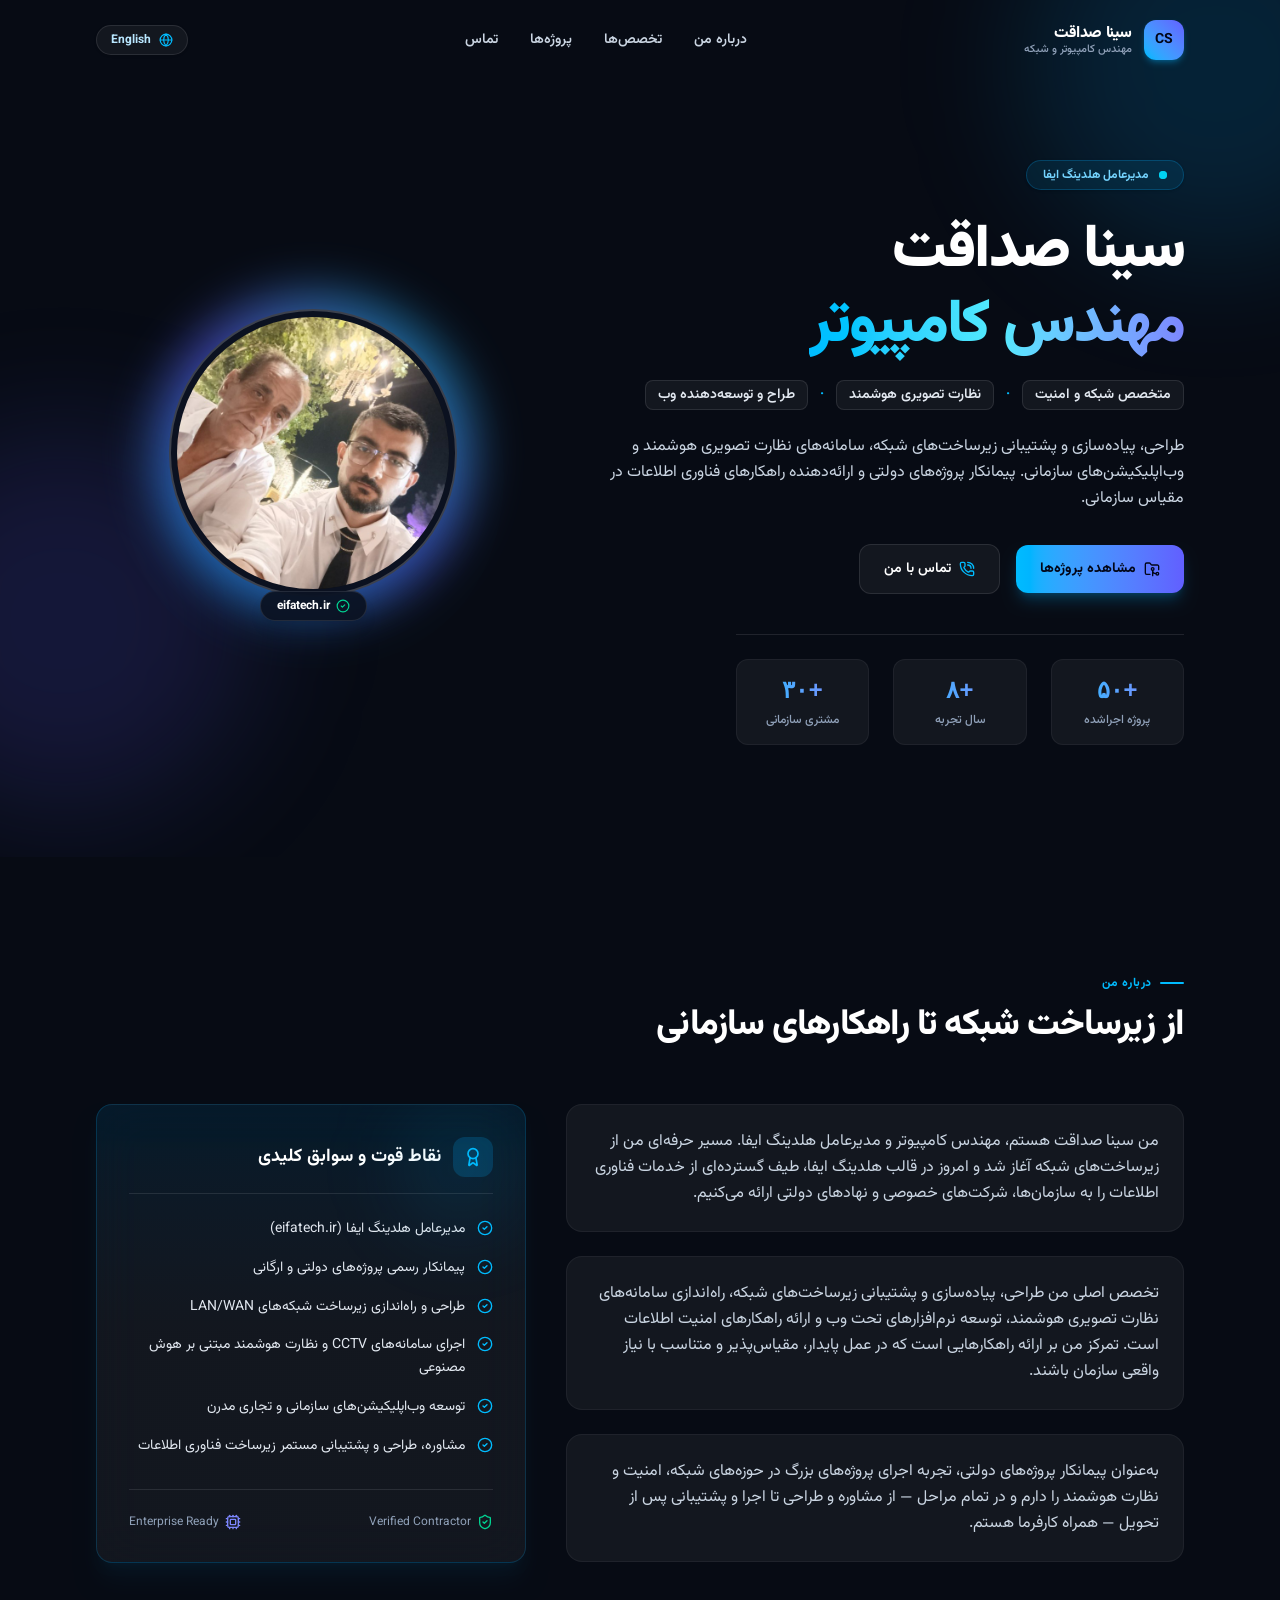
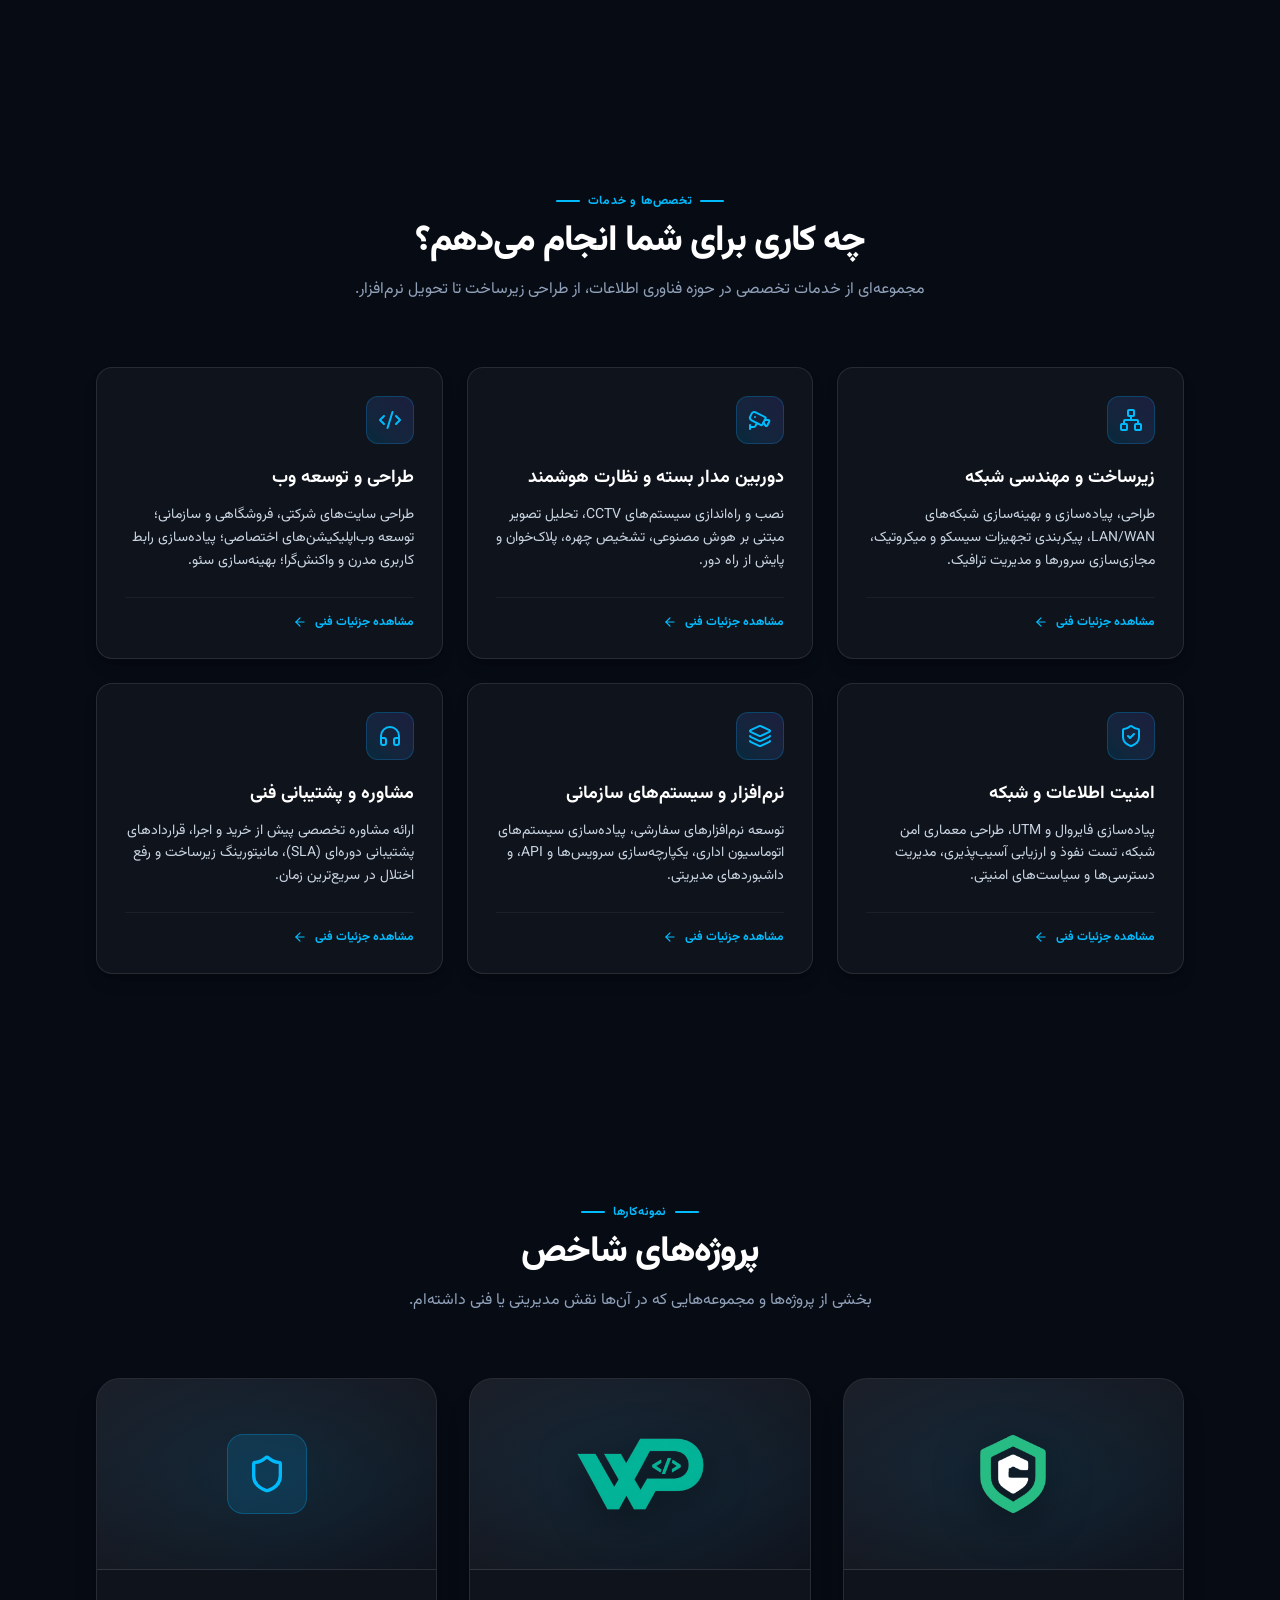
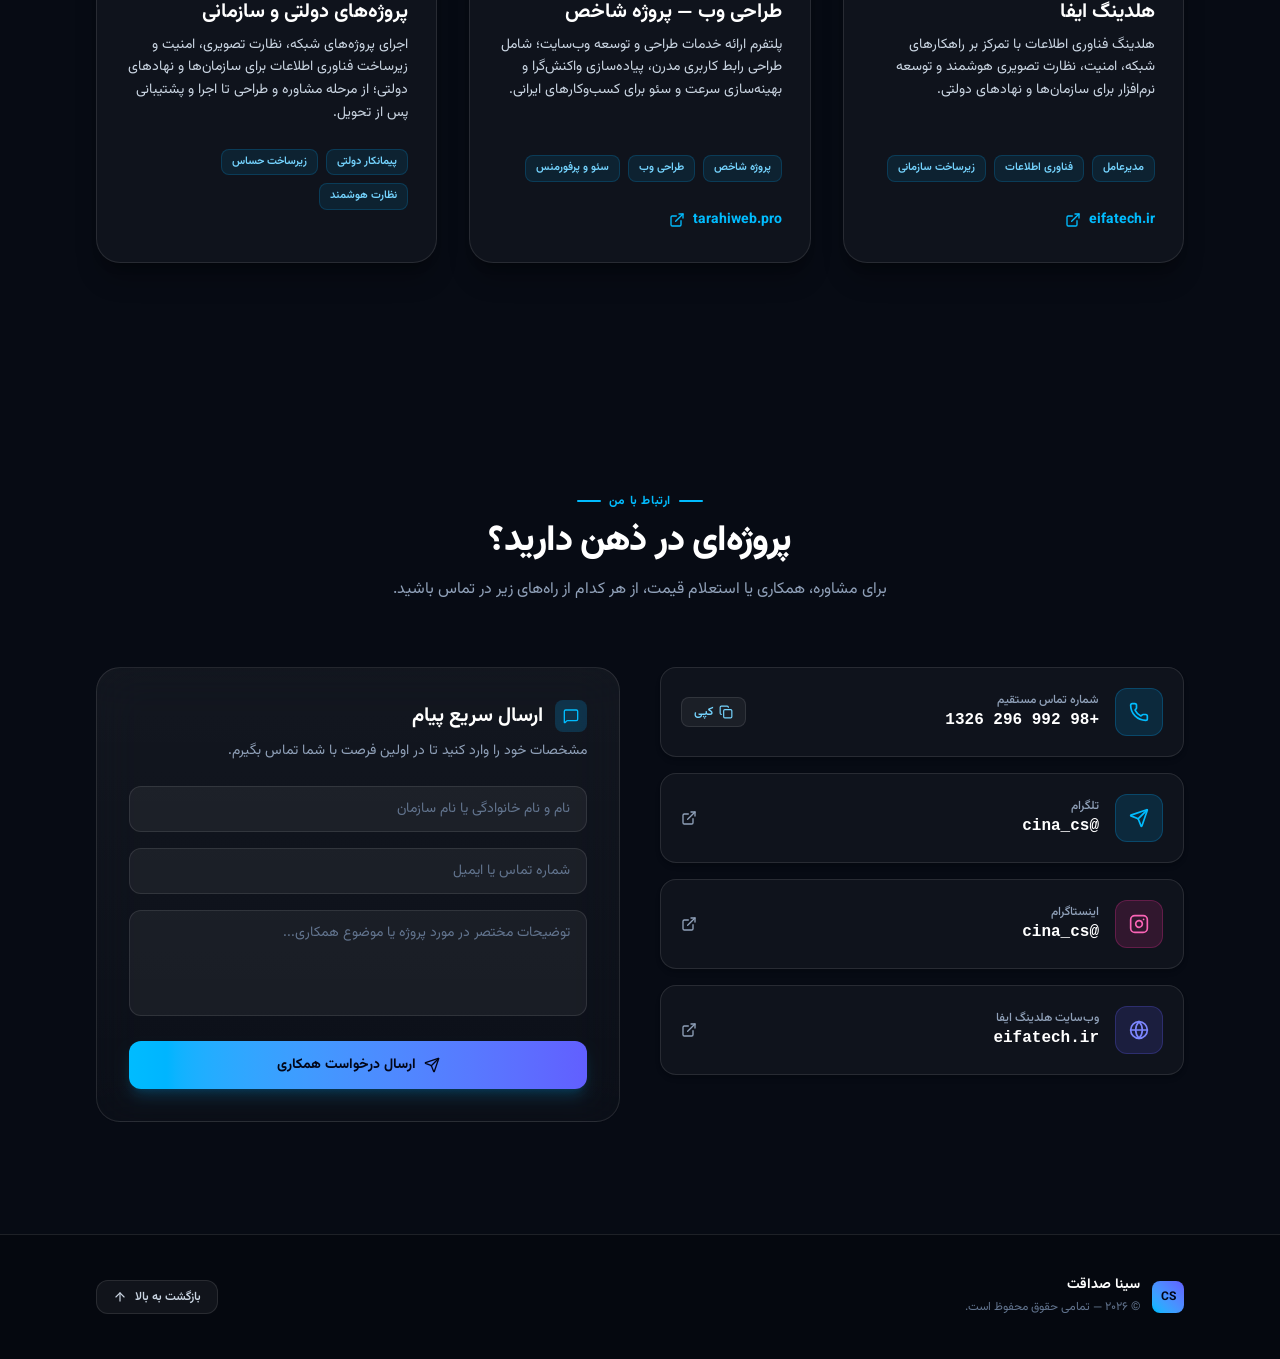
==== commit 0e613afe: "Add files via upload" ====
--- a/assets/index-Ci68svyL.css
+++ b/assets/index-Ci68svyL.css
@@ -0,0 +1,2 @@
+/*! tailwindcss v4.3.3 | MIT License | https://tailwindcss.com */
+@layer properties{@supports (((-webkit-hyphens:none)) and (not (margin-trim:inline))) or ((-moz-orient:inline) and (not (color:rgb(from red r g b)))){*,:before,:after,::backdrop{--tw-scale-x:1;--tw-scale-y:1;--tw-scale-z:1;--tw-space-y-reverse:0;--tw-border-style:solid;--tw-gradient-position:initial;--tw-gradient-from:#0000;--tw-gradient-via:#0000;--tw-gradient-to:#0000;--tw-gradient-stops:initial;--tw-gradient-via-stops:initial;--tw-gradient-from-position:0%;--tw-gradient-via-position:50%;--tw-gradient-to-position:100%;--tw-leading:initial;--tw-font-weight:initial;--tw-tracking:initial;--tw-ordinal:initial;--tw-slashed-zero:initial;--tw-numeric-figure:initial;--tw-numeric-spacing:initial;--tw-numeric-fraction:initial;--tw-shadow:0 0 #0000;--tw-shadow-color:initial;--tw-shadow-alpha:100%;--tw-inset-shadow:0 0 #0000;--tw-inset-shadow-color:initial;--tw-inset-shadow-alpha:100%;--tw-ring-color:initial;--tw-ring-shadow:0 0 #0000;--tw-inset-ring-color:initial;--tw-inset-ring-shadow:0 0 #0000;--tw-ring-inset:initial;--tw-ring-offset-width:0px;--tw-ring-offset-color:#fff;--tw-ring-offset-shadow:0 0 #0000;--tw-blur:initial;--tw-brightness:initial;--tw-contrast:initial;--tw-grayscale:initial;--tw-hue-rotate:initial;--tw-invert:initial;--tw-opacity:initial;--tw-saturate:initial;--tw-sepia:initial;--tw-drop-shadow:initial;--tw-drop-shadow-color:initial;--tw-drop-shadow-alpha:100%;--tw-drop-shadow-size:initial;--tw-backdrop-blur:initial;--tw-backdrop-brightness:initial;--tw-backdrop-contrast:initial;--tw-backdrop-grayscale:initial;--tw-backdrop-hue-rotate:initial;--tw-backdrop-invert:initial;--tw-backdrop-opacity:initial;--tw-backdrop-saturate:initial;--tw-backdrop-sepia:initial;--tw-duration:initial;--tw-translate-x:0;--tw-translate-y:0;--tw-translate-z:0}}}@layer theme{:root,:host{--font-sans:"Vazirmatn", system-ui, -apple-system, BlinkMacSystemFont, "Segoe UI", Roboto, sans-serif;--font-mono:ui-monospace, SFMono-Regular, Menlo, Monaco, Consolas, "Liberation Mono", "Courier New", monospace;--color-emerald-300:oklch(84.5% .143 164.978);--color-emerald-400:oklch(76.5% .177 163.223);--color-emerald-500:oklch(69.6% .17 162.48);--color-cyan-300:oklch(86.5% .127 207.078);--color-cyan-400:oklch(78.9% .154 211.53);--color-sky-200:oklch(90.1% .058 230.902);--color-sky-300:oklch(82.8% .111 230.318);--color-sky-400:oklch(74.6% .16 232.661);--color-sky-500:oklch(68.5% .169 237.323);--color-indigo-400:oklch(67.3% .182 276.935);--color-indigo-500:oklch(58.5% .233 277.117);--color-pink-400:oklch(71.8% .202 349.761);--color-pink-500:oklch(65.6% .241 354.308);--color-slate-200:oklch(92.9% .013 255.508);--color-slate-300:oklch(86.9% .022 252.894);--color-slate-400:oklch(70.4% .04 256.788);--color-slate-500:oklch(55.4% .046 257.417);--color-slate-950:oklch(12.9% .042 264.695);--color-black:#000;--color-white:#fff;--spacing:.25rem;--container-md:28rem;--container-xl:36rem;--container-2xl:42rem;--container-6xl:72rem;--text-xs:.75rem;--text-xs--line-height:calc(1 / .75);--text-sm:.875rem;--text-sm--line-height:calc(1.25 / .875);--text-base:1rem;--text-base--line-height:calc(1.5 / 1);--text-lg:1.125rem;--text-lg--line-height:calc(1.75 / 1.125);--text-xl:1.25rem;--text-xl--line-height:calc(1.75 / 1.25);--text-2xl:1.5rem;--text-2xl--line-height:calc(2 / 1.5);--text-3xl:1.875rem;--text-3xl--line-height:calc(2.25 / 1.875);--text-4xl:2.25rem;--text-4xl--line-height:calc(2.5 / 2.25);--text-5xl:3rem;--text-5xl--line-height:1;--text-6xl:3.75rem;--text-6xl--line-height:1;--font-weight-medium:500;--font-weight-semibold:600;--font-weight-bold:700;--font-weight-extrabold:800;--font-weight-black:900;--tracking-tight:-.025em;--tracking-wider:.05em;--leading-tight:1.25;--leading-relaxed:1.625;--radius-lg:.5rem;--radius-xl:.75rem;--radius-2xl:1rem;--radius-3xl:1.5rem;--animate-spin:spin 1s linear infinite;--animate-ping:ping 1s cubic-bezier(0, 0, .2, 1) infinite;--blur-md:12px;--blur-xl:24px;--blur-2xl:40px;--blur-3xl:64px;--aspect-video:16 / 9;--default-transition-duration:.15s;--default-transition-timing-function:cubic-bezier(.4, 0, .2, 1);--default-font-family:var(--font-sans);--default-mono-font-family:var(--font-mono)}}@layer base{*,:after,:before,::backdrop{box-sizing:border-box;border:0 solid;margin:0;padding:0}::file-selector-button{box-sizing:border-box;border:0 solid;margin:0;padding:0}html,:host{-webkit-text-size-adjust:100%;tab-size:4;line-height:1.5;font-family:var(--default-font-family,-apple-system, BlinkMacSystemFont, "Segoe UI", Roboto, "Helvetica Neue", "Noto Sans", Arial, sans-serif, "Apple Color Emoji", "Segoe UI Emoji", "Segoe UI Symbol", "Noto Color Emoji");font-feature-settings:var(--default-font-feature-settings,normal);font-variation-settings:var(--default-font-variation-settings,normal);-webkit-tap-highlight-color:transparent}hr{height:0;color:inherit;border-top-width:1px}abbr:where([title]){-webkit-text-decoration:underline dotted;text-decoration:underline dotted}h1,h2,h3,h4,h5,h6{font-size:inherit;font-weight:inherit}a{color:inherit;-webkit-text-decoration:inherit;-webkit-text-decoration:inherit;-webkit-text-decoration:inherit;-webkit-text-decoration:inherit;text-decoration:inherit}b,strong{font-weight:bolder}code,kbd,samp,pre{font-family:var(--default-mono-font-family,ui-monospace, SFMono-Regular, Menlo, Monaco, Consolas, "Liberation Mono", "Courier New", monospace);font-feature-settings:var(--default-mono-font-feature-settings,normal);font-variation-settings:var(--default-mono-font-variation-settings,normal);font-size:1em}small{font-size:80%}sub,sup{vertical-align:baseline;font-size:75%;line-height:0;position:relative}sub{bottom:-.25em}sup{top:-.5em}table{text-indent:0;border-color:inherit;border-collapse:collapse}:-moz-focusring:where(:not(iframe)){outline:auto}progress{vertical-align:baseline}summary{display:list-item}ol,ul,menu{list-style:none}img,svg,video,canvas,audio,iframe,embed,object{vertical-align:middle;display:block}img,video{max-width:100%;height:auto}button,input,select,optgroup,textarea{font:inherit;font-feature-settings:inherit;font-variation-settings:inherit;letter-spacing:inherit;color:inherit;opacity:1;background-color:#0000;border-radius:0}::file-selector-button{font:inherit;font-feature-settings:inherit;font-variation-settings:inherit;letter-spacing:inherit;color:inherit;opacity:1;background-color:#0000;border-radius:0}:where(select:is([multiple],[size])) optgroup{font-weight:bolder}:where(select:is([multiple],[size])) optgroup option{padding-inline-start:20px}::file-selector-button{margin-inline-end:4px}::placeholder{opacity:1}@supports (not ((-webkit-appearance:-apple-pay-button))) or (contain-intrinsic-size:1px){::placeholder{color:currentColor}@supports (color:color-mix(in lab, red, red)){::placeholder{color:color-mix(in oklab, currentcolor 50%, transparent)}}}textarea{resize:vertical}::-webkit-search-decoration{-webkit-appearance:none}::-webkit-date-and-time-value{min-height:1lh;text-align:inherit}::-webkit-datetime-edit{display:inline-flex}::-webkit-datetime-edit-fields-wrapper{padding:0}::-webkit-datetime-edit{padding-block:0}::-webkit-datetime-edit-year-field{padding-block:0}::-webkit-datetime-edit-month-field{padding-block:0}::-webkit-datetime-edit-day-field{padding-block:0}::-webkit-datetime-edit-hour-field{padding-block:0}::-webkit-datetime-edit-minute-field{padding-block:0}::-webkit-datetime-edit-second-field{padding-block:0}::-webkit-datetime-edit-millisecond-field{padding-block:0}::-webkit-datetime-edit-meridiem-field{padding-block:0}::-webkit-calendar-picker-indicator{line-height:1}:-moz-ui-invalid{box-shadow:none}button,input:where([type=button],[type=reset],[type=submit]){appearance:button}::file-selector-button{appearance:button}::-webkit-inner-spin-button{height:auto}::-webkit-outer-spin-button{height:auto}[hidden]:where(:not([hidden=until-found])){display:none!important}*,:before,:after{font-family:Vazirmatn,system-ui,-apple-system,BlinkMacSystemFont,Segoe UI,Roboto,sans-serif}html{scroll-behavior:smooth;font-family:Vazirmatn,system-ui,-apple-system,BlinkMacSystemFont,Segoe UI,Roboto,sans-serif}body{color:#e9eefb;background-color:#070b14;font-family:Vazirmatn,system-ui,-apple-system,BlinkMacSystemFont,Segoe UI,Roboto,sans-serif;overflow-x:hidden}button,input,textarea,select{font-family:inherit}}@layer components;@layer utilities{.pointer-events-none{pointer-events:none}.absolute{position:absolute}.fixed{position:fixed}.relative{position:relative}.inset-0{inset:0}.inset-x-0{inset-inline:0}.-top-32{top:calc(var(--spacing) * -32)}.top-0{top:0}.top-1\/2{top:50%}.-right-32{right:calc(var(--spacing) * -32)}.right-0{right:0}.right-1\/4{right:25%}.-bottom-1{bottom:calc(var(--spacing) * -1)}.-bottom-2{bottom:calc(var(--spacing) * -2)}.bottom-0{bottom:0}.-left-32{left:calc(var(--spacing) * -32)}.left-1\/4{left:25%}.-z-10{z-index:calc(10 * -1)}.z-10{z-index:10}.z-50{z-index:50}.mx-auto{margin-inline:auto}.-mt-1{margin-top:calc(var(--spacing) * -1)}.mt-0\.5{margin-top:calc(var(--spacing) * .5)}.mt-1{margin-top:var(--spacing)}.mt-8{margin-top:calc(var(--spacing) * 8)}.mb-1{margin-bottom:var(--spacing)}.mb-2{margin-bottom:calc(var(--spacing) * 2)}.mb-3{margin-bottom:calc(var(--spacing) * 3)}.mb-4{margin-bottom:calc(var(--spacing) * 4)}.mb-5{margin-bottom:calc(var(--spacing) * 5)}.mb-6{margin-bottom:calc(var(--spacing) * 6)}.mb-8{margin-bottom:calc(var(--spacing) * 8)}.mb-10{margin-bottom:calc(var(--spacing) * 10)}.mb-14{margin-bottom:calc(var(--spacing) * 14)}.mb-16{margin-bottom:calc(var(--spacing) * 16)}.block{display:block}.flex{display:flex}.grid{display:grid}.hidden{display:none}.inline-flex{display:inline-flex}.aspect-video{aspect-ratio:var(--aspect-video)}.h-0\.5{height:calc(var(--spacing) * .5)}.h-2{height:calc(var(--spacing) * 2)}.h-3\.5{height:calc(var(--spacing) * 3.5)}.h-4{height:calc(var(--spacing) * 4)}.h-5{height:calc(var(--spacing) * 5)}.h-6{height:calc(var(--spacing) * 6)}.h-8{height:calc(var(--spacing) * 8)}.h-10{height:calc(var(--spacing) * 10)}.h-12{height:calc(var(--spacing) * 12)}.h-16{height:calc(var(--spacing) * 16)}.h-20{height:calc(var(--spacing) * 20)}.h-32{height:calc(var(--spacing) * 32)}.h-56{height:calc(var(--spacing) * 56)}.h-64{height:calc(var(--spacing) * 64)}.h-96{height:calc(var(--spacing) * 96)}.h-\[600px\]{height:600px}.h-full{height:100%}.max-h-20{max-height:calc(var(--spacing) * 20)}.min-h-screen{min-height:100vh}.w-2{width:calc(var(--spacing) * 2)}.w-3\.5{width:calc(var(--spacing) * 3.5)}.w-4{width:calc(var(--spacing) * 4)}.w-5{width:calc(var(--spacing) * 5)}.w-6{width:calc(var(--spacing) * 6)}.w-8{width:calc(var(--spacing) * 8)}.w-10{width:calc(var(--spacing) * 10)}.w-12{width:calc(var(--spacing) * 12)}.w-16{width:calc(var(--spacing) * 16)}.w-20{width:calc(var(--spacing) * 20)}.w-32{width:calc(var(--spacing) * 32)}.w-56{width:calc(var(--spacing) * 56)}.w-64{width:calc(var(--spacing) * 64)}.w-96{width:calc(var(--spacing) * 96)}.w-\[600px\]{width:600px}.w-full{width:100%}.max-w-2xl{max-width:var(--container-2xl)}.max-w-6xl{max-width:var(--container-6xl)}.max-w-\[80\%\]{max-width:80%}.max-w-md{max-width:var(--container-md)}.max-w-xl{max-width:var(--container-xl)}.flex-1{flex:1}.shrink-0{flex-shrink:0}.scale-100{--tw-scale-x:100%;--tw-scale-y:100%;--tw-scale-z:100%;scale:var(--tw-scale-x) var(--tw-scale-y)}.scale-105{--tw-scale-x:105%;--tw-scale-y:105%;--tw-scale-z:105%;scale:var(--tw-scale-x) var(--tw-scale-y)}.animate-ping{animation:var(--animate-ping)}.animate-spin{animation:var(--animate-spin)}.cursor-pointer{cursor:pointer}.resize-none{resize:none}.grid-cols-1{grid-template-columns:repeat(1,minmax(0,1fr))}.grid-cols-3{grid-template-columns:repeat(3,minmax(0,1fr))}.flex-col{flex-direction:column}.flex-wrap{flex-wrap:wrap}.items-center{align-items:center}.items-start{align-items:flex-start}.justify-between{justify-content:space-between}.justify-center{justify-content:center}.justify-end{justify-content:flex-end}.gap-1\.5{gap:calc(var(--spacing) * 1.5)}.gap-2{gap:calc(var(--spacing) * 2)}.gap-2\.5{gap:calc(var(--spacing) * 2.5)}.gap-3{gap:calc(var(--spacing) * 3)}.gap-4{gap:calc(var(--spacing) * 4)}.gap-6{gap:calc(var(--spacing) * 6)}.gap-8{gap:calc(var(--spacing) * 8)}.gap-10{gap:calc(var(--spacing) * 10)}.gap-12{gap:calc(var(--spacing) * 12)}:where(.space-y-2\.5>:not(:last-child)){--tw-space-y-reverse:0;margin-block-start:calc(calc(var(--spacing) * 2.5) * var(--tw-space-y-reverse));margin-block-end:calc(calc(var(--spacing) * 2.5) * calc(1 - var(--tw-space-y-reverse)))}:where(.space-y-4>:not(:last-child)){--tw-space-y-reverse:0;margin-block-start:calc(calc(var(--spacing) * 4) * var(--tw-space-y-reverse));margin-block-end:calc(calc(var(--spacing) * 4) * calc(1 - var(--tw-space-y-reverse)))}:where(.space-y-6>:not(:last-child)){--tw-space-y-reverse:0;margin-block-start:calc(calc(var(--spacing) * 6) * var(--tw-space-y-reverse));margin-block-end:calc(calc(var(--spacing) * 6) * calc(1 - var(--tw-space-y-reverse)))}.overflow-hidden{overflow:hidden}.rounded-2xl{border-radius:var(--radius-2xl)}.rounded-3xl{border-radius:var(--radius-3xl)}.rounded-full{border-radius:2147483647px}.rounded-lg{border-radius:var(--radius-lg)}.rounded-xl{border-radius:var(--radius-xl)}.border{border-style:var(--tw-border-style);border-width:1px}.border-2{border-style:var(--tw-border-style);border-width:2px}.border-t{border-top-style:var(--tw-border-style);border-top-width:1px}.border-b{border-bottom-style:var(--tw-border-style);border-bottom-width:1px}.border-emerald-500\/30{border-color:#00bb7f4d}@supports (color:color-mix(in lab, red, red)){.border-emerald-500\/30{border-color:color-mix(in oklab, var(--color-emerald-500) 30%, transparent)}}.border-indigo-500\/25{border-color:#625fff40}@supports (color:color-mix(in lab, red, red)){.border-indigo-500\/25{border-color:color-mix(in oklab, var(--color-indigo-500) 25%, transparent)}}.border-pink-500\/25{border-color:#f6339a40}@supports (color:color-mix(in lab, red, red)){.border-pink-500\/25{border-color:color-mix(in oklab, var(--color-pink-500) 25%, transparent)}}.border-sky-400{border-color:var(--color-sky-400)}.border-sky-500\/20{border-color:#00a5ef33}@supports (color:color-mix(in lab, red, red)){.border-sky-500\/20{border-color:color-mix(in oklab, var(--color-sky-500) 20%, transparent)}}.border-sky-500\/25{border-color:#00a5ef40}@supports (color:color-mix(in lab, red, red)){.border-sky-500\/25{border-color:color-mix(in oklab, var(--color-sky-500) 25%, transparent)}}.border-sky-500\/30{border-color:#00a5ef4d}@supports (color:color-mix(in lab, red, red)){.border-sky-500\/30{border-color:color-mix(in oklab, var(--color-sky-500) 30%, transparent)}}.border-transparent{border-color:#0000}.border-white\/5{border-color:#ffffff0d}@supports (color:color-mix(in lab, red, red)){.border-white\/5{border-color:color-mix(in oklab, var(--color-white) 5%, transparent)}}.border-white\/10{border-color:#ffffff1a}@supports (color:color-mix(in lab, red, red)){.border-white\/10{border-color:color-mix(in oklab, var(--color-white) 10%, transparent)}}.border-white\/15{border-color:#ffffff26}@supports (color:color-mix(in lab, red, red)){.border-white\/15{border-color:color-mix(in oklab, var(--color-white) 15%, transparent)}}.border-white\/20{border-color:#fff3}@supports (color:color-mix(in lab, red, red)){.border-white\/20{border-color:color-mix(in oklab, var(--color-white) 20%, transparent)}}.border-t-transparent{border-top-color:#0000}.bg-\[\#0b1120\]{background-color:#0b1120}.bg-\[\#0b1120\]\/90{background-color:oklab(18.0205% -.00191095 -.0324018/.9)}.bg-\[\#070b14\]{background-color:#070b14}.bg-\[\#070b14\]\/85{background-color:oklab(14.9994% -.00205028 -.0207038/.85)}.bg-\[\#070b14\]\/95{background-color:oklab(14.9994% -.00205028 -.0207038/.95)}.bg-\[\#05080f\]{background-color:#05080f}.bg-black\/75{background-color:#000000bf}@supports (color:color-mix(in lab, red, red)){.bg-black\/75{background-color:color-mix(in oklab, var(--color-black) 75%, transparent)}}.bg-cyan-400{background-color:var(--color-cyan-400)}.bg-emerald-500\/15{background-color:#00bb7f26}@supports (color:color-mix(in lab, red, red)){.bg-emerald-500\/15{background-color:color-mix(in oklab, var(--color-emerald-500) 15%, transparent)}}.bg-indigo-500\/10{background-color:#625fff1a}@supports (color:color-mix(in lab, red, red)){.bg-indigo-500\/10{background-color:color-mix(in oklab, var(--color-indigo-500) 10%, transparent)}}.bg-indigo-500\/15{background-color:#625fff26}@supports (color:color-mix(in lab, red, red)){.bg-indigo-500\/15{background-color:color-mix(in oklab, var(--color-indigo-500) 15%, transparent)}}.bg-pink-500\/15{background-color:#f6339a26}@supports (color:color-mix(in lab, red, red)){.bg-pink-500\/15{background-color:color-mix(in oklab, var(--color-pink-500) 15%, transparent)}}.bg-sky-400{background-color:var(--color-sky-400)}.bg-sky-500\/10{background-color:#00a5ef1a}@supports (color:color-mix(in lab, red, red)){.bg-sky-500\/10{background-color:color-mix(in oklab, var(--color-sky-500) 10%, transparent)}}.bg-sky-500\/15{background-color:#00a5ef26}@supports (color:color-mix(in lab, red, red)){.bg-sky-500\/15{background-color:color-mix(in oklab, var(--color-sky-500) 15%, transparent)}}.bg-sky-500\/20{background-color:#00a5ef33}@supports (color:color-mix(in lab, red, red)){.bg-sky-500\/20{background-color:color-mix(in oklab, var(--color-sky-500) 20%, transparent)}}.bg-transparent{background-color:#0000}.bg-white\/5{background-color:#ffffff0d}@supports (color:color-mix(in lab, red, red)){.bg-white\/5{background-color:color-mix(in oklab, var(--color-white) 5%, transparent)}}.bg-white\/\[0\.035\]{background-color:#ffffff09}@supports (color:color-mix(in lab, red, red)){.bg-white\/\[0\.035\]{background-color:color-mix(in oklab, var(--color-white) 3.5%, transparent)}}.bg-gradient-to-b{--tw-gradient-position:to bottom in oklab;background-image:linear-gradient(var(--tw-gradient-stops))}.bg-gradient-to-br{--tw-gradient-position:to bottom right in oklab;background-image:linear-gradient(var(--tw-gradient-stops))}.bg-gradient-to-r{--tw-gradient-position:to right in oklab;background-image:linear-gradient(var(--tw-gradient-stops))}.bg-gradient-to-tr{--tw-gradient-position:to top right in oklab;background-image:linear-gradient(var(--tw-gradient-stops))}.bg-radial{--tw-gradient-position:in oklab;background-image:radial-gradient(var(--tw-gradient-stops))}.from-sky-400{--tw-gradient-from:var(--color-sky-400);--tw-gradient-stops:var(--tw-gradient-via-stops,var(--tw-gradient-position), var(--tw-gradient-from) var(--tw-gradient-from-position), var(--tw-gradient-to) var(--tw-gradient-to-position))}.from-sky-500{--tw-gradient-from:var(--color-sky-500);--tw-gradient-stops:var(--tw-gradient-via-stops,var(--tw-gradient-position), var(--tw-gradient-from) var(--tw-gradient-from-position), var(--tw-gradient-to) var(--tw-gradient-to-position))}.from-sky-500\/5{--tw-gradient-from:#00a5ef0d}@supports (color:color-mix(in lab, red, red)){.from-sky-500\/5{--tw-gradient-from:color-mix(in oklab, var(--color-sky-500) 5%, transparent)}}.from-sky-500\/5{--tw-gradient-stops:var(--tw-gradient-via-stops,var(--tw-gradient-position), var(--tw-gradient-from) var(--tw-gradient-from-position), var(--tw-gradient-to) var(--tw-gradient-to-position))}.from-sky-500\/10{--tw-gradient-from:#00a5ef1a}@supports (color:color-mix(in lab, red, red)){.from-sky-500\/10{--tw-gradient-from:color-mix(in oklab, var(--color-sky-500) 10%, transparent)}}.from-sky-500\/10{--tw-gradient-stops:var(--tw-gradient-via-stops,var(--tw-gradient-position), var(--tw-gradient-from) var(--tw-gradient-from-position), var(--tw-gradient-to) var(--tw-gradient-to-position))}.from-sky-500\/15{--tw-gradient-from:#00a5ef26}@supports (color:color-mix(in lab, red, red)){.from-sky-500\/15{--tw-gradient-from:color-mix(in oklab, var(--color-sky-500) 15%, transparent)}}.from-sky-500\/15{--tw-gradient-stops:var(--tw-gradient-via-stops,var(--tw-gradient-position), var(--tw-gradient-from) var(--tw-gradient-from-position), var(--tw-gradient-to) var(--tw-gradient-to-position))}.from-white\/5{--tw-gradient-from:#ffffff0d}@supports (color:color-mix(in lab, red, red)){.from-white\/5{--tw-gradient-from:color-mix(in oklab, var(--color-white) 5%, transparent)}}.from-white\/5{--tw-gradient-stops:var(--tw-gradient-via-stops,var(--tw-gradient-position), var(--tw-gradient-from) var(--tw-gradient-from-position), var(--tw-gradient-to) var(--tw-gradient-to-position))}.from-white\/\[0\.05\]{--tw-gradient-from:#ffffff0d}@supports (color:color-mix(in lab, red, red)){.from-white\/\[0\.05\]{--tw-gradient-from:color-mix(in oklab, var(--color-white) 5%, transparent)}}.from-white\/\[0\.05\]{--tw-gradient-stops:var(--tw-gradient-via-stops,var(--tw-gradient-position), var(--tw-gradient-from) var(--tw-gradient-from-position), var(--tw-gradient-to) var(--tw-gradient-to-position))}.via-cyan-300{--tw-gradient-via:var(--color-cyan-300);--tw-gradient-via-stops:var(--tw-gradient-position), var(--tw-gradient-from) var(--tw-gradient-from-position), var(--tw-gradient-via) var(--tw-gradient-via-position), var(--tw-gradient-to) var(--tw-gradient-to-position);--tw-gradient-stops:var(--tw-gradient-via-stops)}.via-indigo-500{--tw-gradient-via:var(--color-indigo-500);--tw-gradient-via-stops:var(--tw-gradient-position), var(--tw-gradient-from) var(--tw-gradient-from-position), var(--tw-gradient-via) var(--tw-gradient-via-position), var(--tw-gradient-to) var(--tw-gradient-to-position);--tw-gradient-stops:var(--tw-gradient-via-stops)}.via-white\/5{--tw-gradient-via:#ffffff0d}@supports (color:color-mix(in lab, red, red)){.via-white\/5{--tw-gradient-via:color-mix(in oklab, var(--color-white) 5%, transparent)}}.via-white\/5{--tw-gradient-via-stops:var(--tw-gradient-position), var(--tw-gradient-from) var(--tw-gradient-from-position), var(--tw-gradient-via) var(--tw-gradient-via-position), var(--tw-gradient-to) var(--tw-gradient-to-position);--tw-gradient-stops:var(--tw-gradient-via-stops)}.to-cyan-400{--tw-gradient-to:var(--color-cyan-400);--tw-gradient-stops:var(--tw-gradient-via-stops,var(--tw-gradient-position), var(--tw-gradient-from) var(--tw-gradient-from-position), var(--tw-gradient-to) var(--tw-gradient-to-position))}.to-indigo-400{--tw-gradient-to:var(--color-indigo-400);--tw-gradient-stops:var(--tw-gradient-via-stops,var(--tw-gradient-position), var(--tw-gradient-from) var(--tw-gradient-from-position), var(--tw-gradient-to) var(--tw-gradient-to-position))}.to-indigo-500{--tw-gradient-to:var(--color-indigo-500);--tw-gradient-stops:var(--tw-gradient-via-stops,var(--tw-gradient-position), var(--tw-gradient-from) var(--tw-gradient-from-position), var(--tw-gradient-to) var(--tw-gradient-to-position))}.to-indigo-500\/5{--tw-gradient-to:#625fff0d}@supports (color:color-mix(in lab, red, red)){.to-indigo-500\/5{--tw-gradient-to:color-mix(in oklab, var(--color-indigo-500) 5%, transparent)}}.to-indigo-500\/5{--tw-gradient-stops:var(--tw-gradient-via-stops,var(--tw-gradient-position), var(--tw-gradient-from) var(--tw-gradient-from-position), var(--tw-gradient-to) var(--tw-gradient-to-position))}.to-indigo-500\/15{--tw-gradient-to:#625fff26}@supports (color:color-mix(in lab, red, red)){.to-indigo-500\/15{--tw-gradient-to:color-mix(in oklab, var(--color-indigo-500) 15%, transparent)}}.to-indigo-500\/15{--tw-gradient-stops:var(--tw-gradient-via-stops,var(--tw-gradient-position), var(--tw-gradient-from) var(--tw-gradient-from-position), var(--tw-gradient-to) var(--tw-gradient-to-position))}.to-transparent{--tw-gradient-to:transparent;--tw-gradient-stops:var(--tw-gradient-via-stops,var(--tw-gradient-position), var(--tw-gradient-from) var(--tw-gradient-from-position), var(--tw-gradient-to) var(--tw-gradient-to-position))}.to-white\/0{--tw-gradient-to:#0000}@supports (color:color-mix(in lab, red, red)){.to-white\/0{--tw-gradient-to:color-mix(in oklab, var(--color-white) 0%, transparent)}}.to-white\/0{--tw-gradient-stops:var(--tw-gradient-via-stops,var(--tw-gradient-position), var(--tw-gradient-from) var(--tw-gradient-from-position), var(--tw-gradient-to) var(--tw-gradient-to-position))}.to-white\/5{--tw-gradient-to:#ffffff0d}@supports (color:color-mix(in lab, red, red)){.to-white\/5{--tw-gradient-to:color-mix(in oklab, var(--color-white) 5%, transparent)}}.to-white\/5{--tw-gradient-stops:var(--tw-gradient-via-stops,var(--tw-gradient-position), var(--tw-gradient-from) var(--tw-gradient-from-position), var(--tw-gradient-to) var(--tw-gradient-to-position))}.to-white\/\[0\.02\]{--tw-gradient-to:#ffffff05}@supports (color:color-mix(in lab, red, red)){.to-white\/\[0\.02\]{--tw-gradient-to:color-mix(in oklab, var(--color-white) 2%, transparent)}}.to-white\/\[0\.02\]{--tw-gradient-stops:var(--tw-gradient-via-stops,var(--tw-gradient-position), var(--tw-gradient-from) var(--tw-gradient-from-position), var(--tw-gradient-to) var(--tw-gradient-to-position))}.bg-clip-text{-webkit-background-clip:text;background-clip:text}.object-contain{object-fit:contain}.object-cover{object-fit:cover}.p-1\.5{padding:calc(var(--spacing) * 1.5)}.p-2{padding:calc(var(--spacing) * 2)}.p-3{padding:calc(var(--spacing) * 3)}.p-4{padding:calc(var(--spacing) * 4)}.p-5{padding:calc(var(--spacing) * 5)}.p-6{padding:calc(var(--spacing) * 6)}.p-7{padding:calc(var(--spacing) * 7)}.px-2\.5{padding-inline:calc(var(--spacing) * 2.5)}.px-3{padding-inline:calc(var(--spacing) * 3)}.px-3\.5{padding-inline:calc(var(--spacing) * 3.5)}.px-4{padding-inline:calc(var(--spacing) * 4)}.px-5{padding-inline:calc(var(--spacing) * 5)}.px-6{padding-inline:calc(var(--spacing) * 6)}.py-1{padding-block:var(--spacing)}.py-1\.5{padding-block:calc(var(--spacing) * 1.5)}.py-2{padding-block:calc(var(--spacing) * 2)}.py-2\.5{padding-block:calc(var(--spacing) * 2.5)}.py-3{padding-block:calc(var(--spacing) * 3)}.py-3\.5{padding-block:calc(var(--spacing) * 3.5)}.py-5{padding-block:calc(var(--spacing) * 5)}.py-10{padding-block:calc(var(--spacing) * 10)}.py-20{padding-block:calc(var(--spacing) * 20)}.pt-4{padding-top:calc(var(--spacing) * 4)}.pt-6{padding-top:calc(var(--spacing) * 6)}.pt-32{padding-top:calc(var(--spacing) * 32)}.pb-4{padding-bottom:calc(var(--spacing) * 4)}.pb-20{padding-bottom:calc(var(--spacing) * 20)}.text-center{text-align:center}.text-right{text-align:right}.font-mono{font-family:var(--font-mono)}.font-sans{font-family:var(--font-sans)}.text-2xl{font-size:var(--text-2xl);line-height:var(--tw-leading,var(--text-2xl--line-height))}.text-3xl{font-size:var(--text-3xl);line-height:var(--tw-leading,var(--text-3xl--line-height))}.text-base{font-size:var(--text-base);line-height:var(--tw-leading,var(--text-base--line-height))}.text-lg{font-size:var(--text-lg);line-height:var(--tw-leading,var(--text-lg--line-height))}.text-sm{font-size:var(--text-sm);line-height:var(--tw-leading,var(--text-sm--line-height))}.text-xl{font-size:var(--text-xl);line-height:var(--tw-leading,var(--text-xl--line-height))}.text-xs{font-size:var(--text-xs);line-height:var(--tw-leading,var(--text-xs--line-height))}.text-\[11px\]{font-size:11px}.leading-relaxed{--tw-leading:var(--leading-relaxed);line-height:var(--leading-relaxed)}.leading-tight{--tw-leading:var(--leading-tight);line-height:var(--leading-tight)}.font-black{--tw-font-weight:var(--font-weight-black);font-weight:var(--font-weight-black)}.font-bold{--tw-font-weight:var(--font-weight-bold);font-weight:var(--font-weight-bold)}.font-extrabold{--tw-font-weight:var(--font-weight-extrabold);font-weight:var(--font-weight-extrabold)}.font-medium{--tw-font-weight:var(--font-weight-medium);font-weight:var(--font-weight-medium)}.font-semibold{--tw-font-weight:var(--font-weight-semibold);font-weight:var(--font-weight-semibold)}.tracking-tight{--tw-tracking:var(--tracking-tight);letter-spacing:var(--tracking-tight)}.tracking-wider{--tw-tracking:var(--tracking-wider);letter-spacing:var(--tracking-wider)}.text-\[\#e9eefb\]{color:#e9eefb}.text-emerald-300{color:var(--color-emerald-300)}.text-emerald-400{color:var(--color-emerald-400)}.text-indigo-400{color:var(--color-indigo-400)}.text-pink-400{color:var(--color-pink-400)}.text-sky-200{color:var(--color-sky-200)}.text-sky-300{color:var(--color-sky-300)}.text-sky-400{color:var(--color-sky-400)}.text-slate-200{color:var(--color-slate-200)}.text-slate-300{color:var(--color-slate-300)}.text-slate-400{color:var(--color-slate-400)}.text-slate-500{color:var(--color-slate-500)}.text-slate-950{color:var(--color-slate-950)}.text-transparent{color:#0000}.text-white{color:var(--color-white)}.uppercase{text-transform:uppercase}.tabular-nums{--tw-numeric-spacing:tabular-nums;font-variant-numeric:var(--tw-ordinal,) var(--tw-slashed-zero,) var(--tw-numeric-figure,) var(--tw-numeric-spacing,) var(--tw-numeric-fraction,)}.antialiased{-webkit-font-smoothing:antialiased;-moz-osx-font-smoothing:grayscale}.opacity-0{opacity:0}.opacity-60{opacity:.6}.opacity-75{opacity:.75}.opacity-100{opacity:1}.shadow-2xl{--tw-shadow:0 25px 50px -12px var(--tw-shadow-color,#00000040);box-shadow:var(--tw-inset-shadow), var(--tw-inset-ring-shadow), var(--tw-ring-offset-shadow), var(--tw-ring-shadow), var(--tw-shadow)}.shadow-lg{--tw-shadow:0 10px 15px -3px var(--tw-shadow-color,#0000001a), 0 4px 6px -4px var(--tw-shadow-color,#0000001a);box-shadow:var(--tw-inset-shadow), var(--tw-inset-ring-shadow), var(--tw-ring-offset-shadow), var(--tw-ring-shadow), var(--tw-shadow)}.shadow-md{--tw-shadow:0 4px 6px -1px var(--tw-shadow-color,#0000001a), 0 2px 4px -2px var(--tw-shadow-color,#0000001a);box-shadow:var(--tw-inset-shadow), var(--tw-inset-ring-shadow), var(--tw-ring-offset-shadow), var(--tw-ring-shadow), var(--tw-shadow)}.shadow-sm{--tw-shadow:0 1px 3px 0 var(--tw-shadow-color,#0000001a), 0 1px 2px -1px var(--tw-shadow-color,#0000001a);box-shadow:var(--tw-inset-shadow), var(--tw-inset-ring-shadow), var(--tw-ring-offset-shadow), var(--tw-ring-shadow), var(--tw-shadow)}.shadow-xl{--tw-shadow:0 20px 25px -5px var(--tw-shadow-color,#0000001a), 0 8px 10px -6px var(--tw-shadow-color,#0000001a);box-shadow:var(--tw-inset-shadow), var(--tw-inset-ring-shadow), var(--tw-ring-offset-shadow), var(--tw-ring-shadow), var(--tw-shadow)}.shadow-black\/20{--tw-shadow-color:#0003}@supports (color:color-mix(in lab, red, red)){.shadow-black\/20{--tw-shadow-color:color-mix(in oklab, color-mix(in oklab, var(--color-black) 20%, transparent) var(--tw-shadow-alpha), transparent)}}.shadow-black\/25{--tw-shadow-color:#00000040}@supports (color:color-mix(in lab, red, red)){.shadow-black\/25{--tw-shadow-color:color-mix(in oklab, color-mix(in oklab, var(--color-black) 25%, transparent) var(--tw-shadow-alpha), transparent)}}.shadow-black\/30{--tw-shadow-color:#0000004d}@supports (color:color-mix(in lab, red, red)){.shadow-black\/30{--tw-shadow-color:color-mix(in oklab, color-mix(in oklab, var(--color-black) 30%, transparent) var(--tw-shadow-alpha), transparent)}}.shadow-sky-500\/5{--tw-shadow-color:#00a5ef0d}@supports (color:color-mix(in lab, red, red)){.shadow-sky-500\/5{--tw-shadow-color:color-mix(in oklab, color-mix(in oklab, var(--color-sky-500) 5%, transparent) var(--tw-shadow-alpha), transparent)}}.shadow-sky-500\/20{--tw-shadow-color:#00a5ef33}@supports (color:color-mix(in lab, red, red)){.shadow-sky-500\/20{--tw-shadow-color:color-mix(in oklab, color-mix(in oklab, var(--color-sky-500) 20%, transparent) var(--tw-shadow-alpha), transparent)}}.shadow-sky-500\/25{--tw-shadow-color:#00a5ef40}@supports (color:color-mix(in lab, red, red)){.shadow-sky-500\/25{--tw-shadow-color:color-mix(in oklab, color-mix(in oklab, var(--color-sky-500) 25%, transparent) var(--tw-shadow-alpha), transparent)}}.shadow-sky-500\/30{--tw-shadow-color:#00a5ef4d}@supports (color:color-mix(in lab, red, red)){.shadow-sky-500\/30{--tw-shadow-color:color-mix(in oklab, color-mix(in oklab, var(--color-sky-500) 30%, transparent) var(--tw-shadow-alpha), transparent)}}.blur-2xl{--tw-blur:blur(var(--blur-2xl));filter:var(--tw-blur,) var(--tw-brightness,) var(--tw-contrast,) var(--tw-grayscale,) var(--tw-hue-rotate,) var(--tw-invert,) var(--tw-saturate,) var(--tw-sepia,) var(--tw-drop-shadow,)}.blur-3xl{--tw-blur:blur(var(--blur-3xl));filter:var(--tw-blur,) var(--tw-brightness,) var(--tw-contrast,) var(--tw-grayscale,) var(--tw-hue-rotate,) var(--tw-invert,) var(--tw-saturate,) var(--tw-sepia,) var(--tw-drop-shadow,)}.blur-\[140px\]{--tw-blur:blur(140px);filter:var(--tw-blur,) var(--tw-brightness,) var(--tw-contrast,) var(--tw-grayscale,) var(--tw-hue-rotate,) var(--tw-invert,) var(--tw-saturate,) var(--tw-sepia,) var(--tw-drop-shadow,)}.blur-xl{--tw-blur:blur(var(--blur-xl));filter:var(--tw-blur,) var(--tw-brightness,) var(--tw-contrast,) var(--tw-grayscale,) var(--tw-hue-rotate,) var(--tw-invert,) var(--tw-saturate,) var(--tw-sepia,) var(--tw-drop-shadow,)}.drop-shadow-\[0_10px_20px_rgba\(0\,0\,0\,0\.5\)\]{--tw-drop-shadow-size:drop-shadow(0 10px 20px var(--tw-drop-shadow-color,#00000080));--tw-drop-shadow:var(--tw-drop-shadow-size);filter:var(--tw-blur,) var(--tw-brightness,) var(--tw-contrast,) var(--tw-grayscale,) var(--tw-hue-rotate,) var(--tw-invert,) var(--tw-saturate,) var(--tw-sepia,) var(--tw-drop-shadow,)}.filter{filter:var(--tw-blur,) var(--tw-brightness,) var(--tw-contrast,) var(--tw-grayscale,) var(--tw-hue-rotate,) var(--tw-invert,) var(--tw-saturate,) var(--tw-sepia,) var(--tw-drop-shadow,)}.backdrop-blur-2xl{--tw-backdrop-blur:blur(var(--blur-2xl));-webkit-backdrop-filter:var(--tw-backdrop-blur,) var(--tw-backdrop-brightness,) var(--tw-backdrop-contrast,) var(--tw-backdrop-grayscale,) var(--tw-backdrop-hue-rotate,) var(--tw-backdrop-invert,) var(--tw-backdrop-opacity,) var(--tw-backdrop-saturate,) var(--tw-backdrop-sepia,);backdrop-filter:var(--tw-backdrop-blur,) var(--tw-backdrop-brightness,) var(--tw-backdrop-contrast,) var(--tw-backdrop-grayscale,) var(--tw-backdrop-hue-rotate,) var(--tw-backdrop-invert,) var(--tw-backdrop-opacity,) var(--tw-backdrop-saturate,) var(--tw-backdrop-sepia,)}.backdrop-blur-md{--tw-backdrop-blur:blur(var(--blur-md));-webkit-backdrop-filter:var(--tw-backdrop-blur,) var(--tw-backdrop-brightness,) var(--tw-backdrop-contrast,) var(--tw-backdrop-grayscale,) var(--tw-backdrop-hue-rotate,) var(--tw-backdrop-invert,) var(--tw-backdrop-opacity,) var(--tw-backdrop-saturate,) var(--tw-backdrop-sepia,);backdrop-filter:var(--tw-backdrop-blur,) var(--tw-backdrop-brightness,) var(--tw-backdrop-contrast,) var(--tw-backdrop-grayscale,) var(--tw-backdrop-hue-rotate,) var(--tw-backdrop-invert,) var(--tw-backdrop-opacity,) var(--tw-backdrop-saturate,) var(--tw-backdrop-sepia,)}.backdrop-blur-xl{--tw-backdrop-blur:blur(var(--blur-xl));-webkit-backdrop-filter:var(--tw-backdrop-blur,) var(--tw-backdrop-brightness,) var(--tw-backdrop-contrast,) var(--tw-backdrop-grayscale,) var(--tw-backdrop-hue-rotate,) var(--tw-backdrop-invert,) var(--tw-backdrop-opacity,) var(--tw-backdrop-saturate,) var(--tw-backdrop-sepia,);backdrop-filter:var(--tw-backdrop-blur,) var(--tw-backdrop-brightness,) var(--tw-backdrop-contrast,) var(--tw-backdrop-grayscale,) var(--tw-backdrop-hue-rotate,) var(--tw-backdrop-invert,) var(--tw-backdrop-opacity,) var(--tw-backdrop-saturate,) var(--tw-backdrop-sepia,)}.transition{transition-property:color,background-color,border-color,outline-color,text-decoration-color,fill,stroke,--tw-gradient-from,--tw-gradient-via,--tw-gradient-to,opacity,box-shadow,transform,translate,scale,rotate,filter,-webkit-backdrop-filter,backdrop-filter,display,content-visibility,overlay,pointer-events;transition-timing-function:var(--tw-ease,var(--default-transition-timing-function));transition-duration:var(--tw-duration,var(--default-transition-duration))}.transition-all{transition-property:all;transition-timing-function:var(--tw-ease,var(--default-transition-timing-function));transition-duration:var(--tw-duration,var(--default-transition-duration))}.transition-colors{transition-property:color,background-color,border-color,outline-color,text-decoration-color,fill,stroke,--tw-gradient-from,--tw-gradient-via,--tw-gradient-to;transition-timing-function:var(--tw-ease,var(--default-transition-timing-function));transition-duration:var(--tw-duration,var(--default-transition-duration))}.transition-opacity{transition-property:opacity;transition-timing-function:var(--tw-ease,var(--default-transition-timing-function));transition-duration:var(--tw-duration,var(--default-transition-duration))}.transition-transform{transition-property:transform,translate,scale,rotate;transition-timing-function:var(--tw-ease,var(--default-transition-timing-function));transition-duration:var(--tw-duration,var(--default-transition-duration))}.duration-300{--tw-duration:.3s;transition-duration:.3s}.duration-500{--tw-duration:.5s;transition-duration:.5s}@media (hover:hover){.group-hover\:-translate-x-1:is(:where(.group):hover *){--tw-translate-x:calc(var(--spacing) * -1);translate:var(--tw-translate-x) var(--tw-translate-y)}.group-hover\:translate-x-1:is(:where(.group):hover *){--tw-translate-x:var(--spacing);translate:var(--tw-translate-x) var(--tw-translate-y)}.group-hover\:scale-105:is(:where(.group):hover *){--tw-scale-x:105%;--tw-scale-y:105%;--tw-scale-z:105%;scale:var(--tw-scale-x) var(--tw-scale-y)}.group-hover\:bg-indigo-400:is(:where(.group):hover *){background-color:var(--color-indigo-400)}.group-hover\:bg-pink-400:is(:where(.group):hover *){background-color:var(--color-pink-400)}.group-hover\:bg-sky-400:is(:where(.group):hover *){background-color:var(--color-sky-400)}.group-hover\:bg-gradient-to-tr:is(:where(.group):hover *){--tw-gradient-position:to top right in oklab;background-image:linear-gradient(var(--tw-gradient-stops))}.group-hover\:from-sky-400:is(:where(.group):hover *){--tw-gradient-from:var(--color-sky-400);--tw-gradient-stops:var(--tw-gradient-via-stops,var(--tw-gradient-position), var(--tw-gradient-from) var(--tw-gradient-from-position), var(--tw-gradient-to) var(--tw-gradient-to-position))}.group-hover\:to-indigo-500:is(:where(.group):hover *){--tw-gradient-to:var(--color-indigo-500);--tw-gradient-stops:var(--tw-gradient-via-stops,var(--tw-gradient-position), var(--tw-gradient-from) var(--tw-gradient-from-position), var(--tw-gradient-to) var(--tw-gradient-to-position))}.group-hover\:text-indigo-400:is(:where(.group):hover *){color:var(--color-indigo-400)}.group-hover\:text-pink-400:is(:where(.group):hover *){color:var(--color-pink-400)}.group-hover\:text-sky-300:is(:where(.group):hover *){color:var(--color-sky-300)}.group-hover\:text-sky-400:is(:where(.group):hover *){color:var(--color-sky-400)}.group-hover\:text-slate-950:is(:where(.group):hover *){color:var(--color-slate-950)}.group-hover\:text-white:is(:where(.group):hover *){color:var(--color-white)}.group-hover\:opacity-100:is(:where(.group):hover *){opacity:1}}.selection\:bg-sky-500\/30 ::selection{background-color:#00a5ef4d}@supports (color:color-mix(in lab, red, red)){.selection\:bg-sky-500\/30 ::selection{background-color:color-mix(in oklab, var(--color-sky-500) 30%, transparent)}}.selection\:bg-sky-500\/30::selection{background-color:#00a5ef4d}@supports (color:color-mix(in lab, red, red)){.selection\:bg-sky-500\/30::selection{background-color:color-mix(in oklab, var(--color-sky-500) 30%, transparent)}}.selection\:text-white ::selection{color:var(--color-white)}.selection\:text-white::selection{color:var(--color-white)}.placeholder\:text-slate-500::placeholder{color:var(--color-slate-500)}@media (hover:hover){.hover\:-translate-y-1\.5:hover{--tw-translate-y:calc(var(--spacing) * -1.5);translate:var(--tw-translate-x) var(--tw-translate-y)}.hover\:-translate-y-2:hover{--tw-translate-y:calc(var(--spacing) * -2);translate:var(--tw-translate-x) var(--tw-translate-y)}.hover\:scale-\[1\.01\]:hover{scale:1.01}.hover\:scale-\[1\.02\]:hover{scale:1.02}.hover\:border-sky-500\/30:hover{border-color:#00a5ef4d}@supports (color:color-mix(in lab, red, red)){.hover\:border-sky-500\/30:hover{border-color:color-mix(in oklab, var(--color-sky-500) 30%, transparent)}}.hover\:border-sky-500\/40:hover{border-color:#00a5ef66}@supports (color:color-mix(in lab, red, red)){.hover\:border-sky-500\/40:hover{border-color:color-mix(in oklab, var(--color-sky-500) 40%, transparent)}}.hover\:bg-sky-500\/15:hover{background-color:#00a5ef26}@supports (color:color-mix(in lab, red, red)){.hover\:bg-sky-500\/15:hover{background-color:color-mix(in oklab, var(--color-sky-500) 15%, transparent)}}.hover\:bg-sky-500\/20:hover{background-color:#00a5ef33}@supports (color:color-mix(in lab, red, red)){.hover\:bg-sky-500\/20:hover{background-color:color-mix(in oklab, var(--color-sky-500) 20%, transparent)}}.hover\:bg-white\/10:hover{background-color:#ffffff1a}@supports (color:color-mix(in lab, red, red)){.hover\:bg-white\/10:hover{background-color:color-mix(in oklab, var(--color-white) 10%, transparent)}}.hover\:bg-white\/\[0\.07\]:hover{background-color:#ffffff12}@supports (color:color-mix(in lab, red, red)){.hover\:bg-white\/\[0\.07\]:hover{background-color:color-mix(in oklab, var(--color-white) 7.0%, transparent)}}.hover\:bg-white\/\[0\.065\]:hover{background-color:#fff1}@supports (color:color-mix(in lab, red, red)){.hover\:bg-white\/\[0\.065\]:hover{background-color:color-mix(in oklab, var(--color-white) 6.5%, transparent)}}.hover\:text-sky-300:hover{color:var(--color-sky-300)}.hover\:text-sky-400:hover{color:var(--color-sky-400)}.hover\:text-white:hover{color:var(--color-white)}.hover\:shadow-sky-500\/10:hover{--tw-shadow-color:#00a5ef1a}@supports (color:color-mix(in lab, red, red)){.hover\:shadow-sky-500\/10:hover{--tw-shadow-color:color-mix(in oklab, color-mix(in oklab, var(--color-sky-500) 10%, transparent) var(--tw-shadow-alpha), transparent)}}.hover\:shadow-sky-500\/40:hover{--tw-shadow-color:#00a5ef66}@supports (color:color-mix(in lab, red, red)){.hover\:shadow-sky-500\/40:hover{--tw-shadow-color:color-mix(in oklab, color-mix(in oklab, var(--color-sky-500) 40%, transparent) var(--tw-shadow-alpha), transparent)}}}.focus\:border-sky-400:focus{border-color:var(--color-sky-400)}.focus\:ring-1:focus{--tw-ring-shadow:var(--tw-ring-inset,) 0 0 0 calc(1px + var(--tw-ring-offset-width)) var(--tw-ring-color,currentcolor);box-shadow:var(--tw-inset-shadow), var(--tw-inset-ring-shadow), var(--tw-ring-offset-shadow), var(--tw-ring-shadow), var(--tw-shadow)}.focus\:ring-sky-400:focus{--tw-ring-color:var(--color-sky-400)}.focus\:outline-none:focus{--tw-outline-style:none;outline-style:none}.active\:scale-95:active{--tw-scale-x:95%;--tw-scale-y:95%;--tw-scale-z:95%;scale:var(--tw-scale-x) var(--tw-scale-y)}.active\:scale-\[0\.98\]:active{scale:.98}.active\:scale-\[0\.99\]:active{scale:.99}@media (width>=40rem){.sm\:inline{display:inline}.sm\:h-72{height:calc(var(--spacing) * 72)}.sm\:h-80{height:calc(var(--spacing) * 80)}.sm\:w-72{width:calc(var(--spacing) * 72)}.sm\:w-80{width:calc(var(--spacing) * 80)}.sm\:w-auto{width:auto}.sm\:flex-row{flex-direction:row}.sm\:gap-3{gap:calc(var(--spacing) * 3)}.sm\:gap-6{gap:calc(var(--spacing) * 6)}.sm\:p-4{padding:calc(var(--spacing) * 4)}.sm\:p-7{padding:calc(var(--spacing) * 7)}.sm\:p-8{padding:calc(var(--spacing) * 8)}.sm\:px-6{padding-inline:calc(var(--spacing) * 6)}.sm\:text-start{text-align:start}.sm\:text-2xl{font-size:var(--text-2xl);line-height:var(--tw-leading,var(--text-2xl--line-height))}.sm\:text-4xl{font-size:var(--text-4xl);line-height:var(--tw-leading,var(--text-4xl--line-height))}.sm\:text-5xl{font-size:var(--text-5xl);line-height:var(--tw-leading,var(--text-5xl--line-height))}.sm\:text-base{font-size:var(--text-base);line-height:var(--tw-leading,var(--text-base--line-height))}.sm\:text-lg{font-size:var(--text-lg);line-height:var(--tw-leading,var(--text-lg--line-height))}.sm\:text-sm{font-size:var(--text-sm);line-height:var(--tw-leading,var(--text-sm--line-height))}.sm\:text-xl{font-size:var(--text-xl);line-height:var(--tw-leading,var(--text-xl--line-height))}.sm\:text-xs{font-size:var(--text-xs);line-height:var(--tw-leading,var(--text-xs--line-height))}}@media (width>=48rem){.md\:flex{display:flex}.md\:hidden{display:none}.md\:grid-cols-2{grid-template-columns:repeat(2,minmax(0,1fr))}.md\:py-28{padding-block:calc(var(--spacing) * 28)}.md\:pt-40{padding-top:calc(var(--spacing) * 40)}.md\:pb-28{padding-bottom:calc(var(--spacing) * 28)}}@media (width>=64rem){.lg\:col-span-5{grid-column:span 5/span 5}.lg\:col-span-6{grid-column:span 6/span 6}.lg\:col-span-7{grid-column:span 7/span 7}.lg\:grid-cols-3{grid-template-columns:repeat(3,minmax(0,1fr))}.lg\:grid-cols-12{grid-template-columns:repeat(12,minmax(0,1fr))}.lg\:items-start{align-items:flex-start}.lg\:justify-start{justify-content:flex-start}.lg\:gap-8{gap:calc(var(--spacing) * 8)}.lg\:px-8{padding-inline:calc(var(--spacing) * 8)}.lg\:text-start{text-align:start}.lg\:text-6xl{font-size:var(--text-6xl);line-height:var(--tw-leading,var(--text-6xl--line-height))}}}::-webkit-scrollbar{width:8px}::-webkit-scrollbar-track{background:#070b14}::-webkit-scrollbar-thumb{background:#38bdf840;border-radius:9999px}::-webkit-scrollbar-thumb:hover{background:#38bdf880}@property --tw-scale-x{syntax:"*";inherits:false;initial-value:1}@property --tw-scale-y{syntax:"*";inherits:false;initial-value:1}@property --tw-scale-z{syntax:"*";inherits:false;initial-value:1}@property --tw-space-y-reverse{syntax:"*";inherits:false;initial-value:0}@property --tw-border-style{syntax:"*";inherits:false;initial-value:solid}@property --tw-gradient-position{syntax:"*";inherits:false}@property --tw-gradient-from{syntax:"<color>";inherits:false;initial-value:#0000}@property --tw-gradient-via{syntax:"<color>";inherits:false;initial-value:#0000}@property --tw-gradient-to{syntax:"<color>";inherits:false;initial-value:#0000}@property --tw-gradient-stops{syntax:"*";inherits:false}@property --tw-gradient-via-stops{syntax:"*";inherits:false}@property --tw-gradient-from-position{syntax:"<length-percentage>";inherits:false;initial-value:0%}@property --tw-gradient-via-position{syntax:"<length-percentage>";inherits:false;initial-value:50%}@property --tw-gradient-to-position{syntax:"<length-percentage>";inherits:false;initial-value:100%}@property --tw-leading{syntax:"*";inherits:false}@property --tw-font-weight{syntax:"*";inherits:false}@property --tw-tracking{syntax:"*";inherits:false}@property --tw-ordinal{syntax:"*";inherits:false}@property --tw-slashed-zero{syntax:"*";inherits:false}@property --tw-numeric-figure{syntax:"*";inherits:false}@property --tw-numeric-spacing{syntax:"*";inherits:false}@property --tw-numeric-fraction{syntax:"*";inherits:false}@property --tw-shadow{syntax:"*";inherits:false;initial-value:0 0 #0000}@property --tw-shadow-color{syntax:"*";inherits:false}@property --tw-shadow-alpha{syntax:"<percentage>";inherits:false;initial-value:100%}@property --tw-inset-shadow{syntax:"*";inherits:false;initial-value:0 0 #0000}@property --tw-inset-shadow-color{syntax:"*";inherits:false}@property --tw-inset-shadow-alpha{syntax:"<percentage>";inherits:false;initial-value:100%}@property --tw-ring-color{syntax:"*";inherits:false}@property --tw-ring-shadow{syntax:"*";inherits:false;initial-value:0 0 #0000}@property --tw-inset-ring-color{syntax:"*";inherits:false}@property --tw-inset-ring-shadow{syntax:"*";inherits:false;initial-value:0 0 #0000}@property --tw-ring-inset{syntax:"*";inherits:false}@property --tw-ring-offset-width{syntax:"<length>";inherits:false;initial-value:0}@property --tw-ring-offset-color{syntax:"*";inherits:false;initial-value:#fff}@property --tw-ring-offset-shadow{syntax:"*";inherits:false;initial-value:0 0 #0000}@property --tw-blur{syntax:"*";inherits:false}@property --tw-brightness{syntax:"*";inherits:false}@property --tw-contrast{syntax:"*";inherits:false}@property --tw-grayscale{syntax:"*";inherits:false}@property --tw-hue-rotate{syntax:"*";inherits:false}@property --tw-invert{syntax:"*";inherits:false}@property --tw-opacity{syntax:"*";inherits:false}@property --tw-saturate{syntax:"*";inherits:false}@property --tw-sepia{syntax:"*";inherits:false}@property --tw-drop-shadow{syntax:"*";inherits:false}@property --tw-drop-shadow-color{syntax:"*";inherits:false}@property --tw-drop-shadow-alpha{syntax:"<percentage>";inherits:false;initial-value:100%}@property --tw-drop-shadow-size{syntax:"*";inherits:false}@property --tw-backdrop-blur{syntax:"*";inherits:false}@property --tw-backdrop-brightness{syntax:"*";inherits:false}@property --tw-backdrop-contrast{syntax:"*";inherits:false}@property --tw-backdrop-grayscale{syntax:"*";inherits:false}@property --tw-backdrop-hue-rotate{syntax:"*";inherits:false}@property --tw-backdrop-invert{syntax:"*";inherits:false}@property --tw-backdrop-opacity{syntax:"*";inherits:false}@property --tw-backdrop-saturate{syntax:"*";inherits:false}@property --tw-backdrop-sepia{syntax:"*";inherits:false}@property --tw-duration{syntax:"*";inherits:false}@property --tw-translate-x{syntax:"*";inherits:false;initial-value:0}@property --tw-translate-y{syntax:"*";inherits:false;initial-value:0}@property --tw-translate-z{syntax:"*";inherits:false;initial-value:0}@keyframes spin{to{transform:rotate(360deg)}}@keyframes ping{75%,to{opacity:0;transform:scale(2)}}
